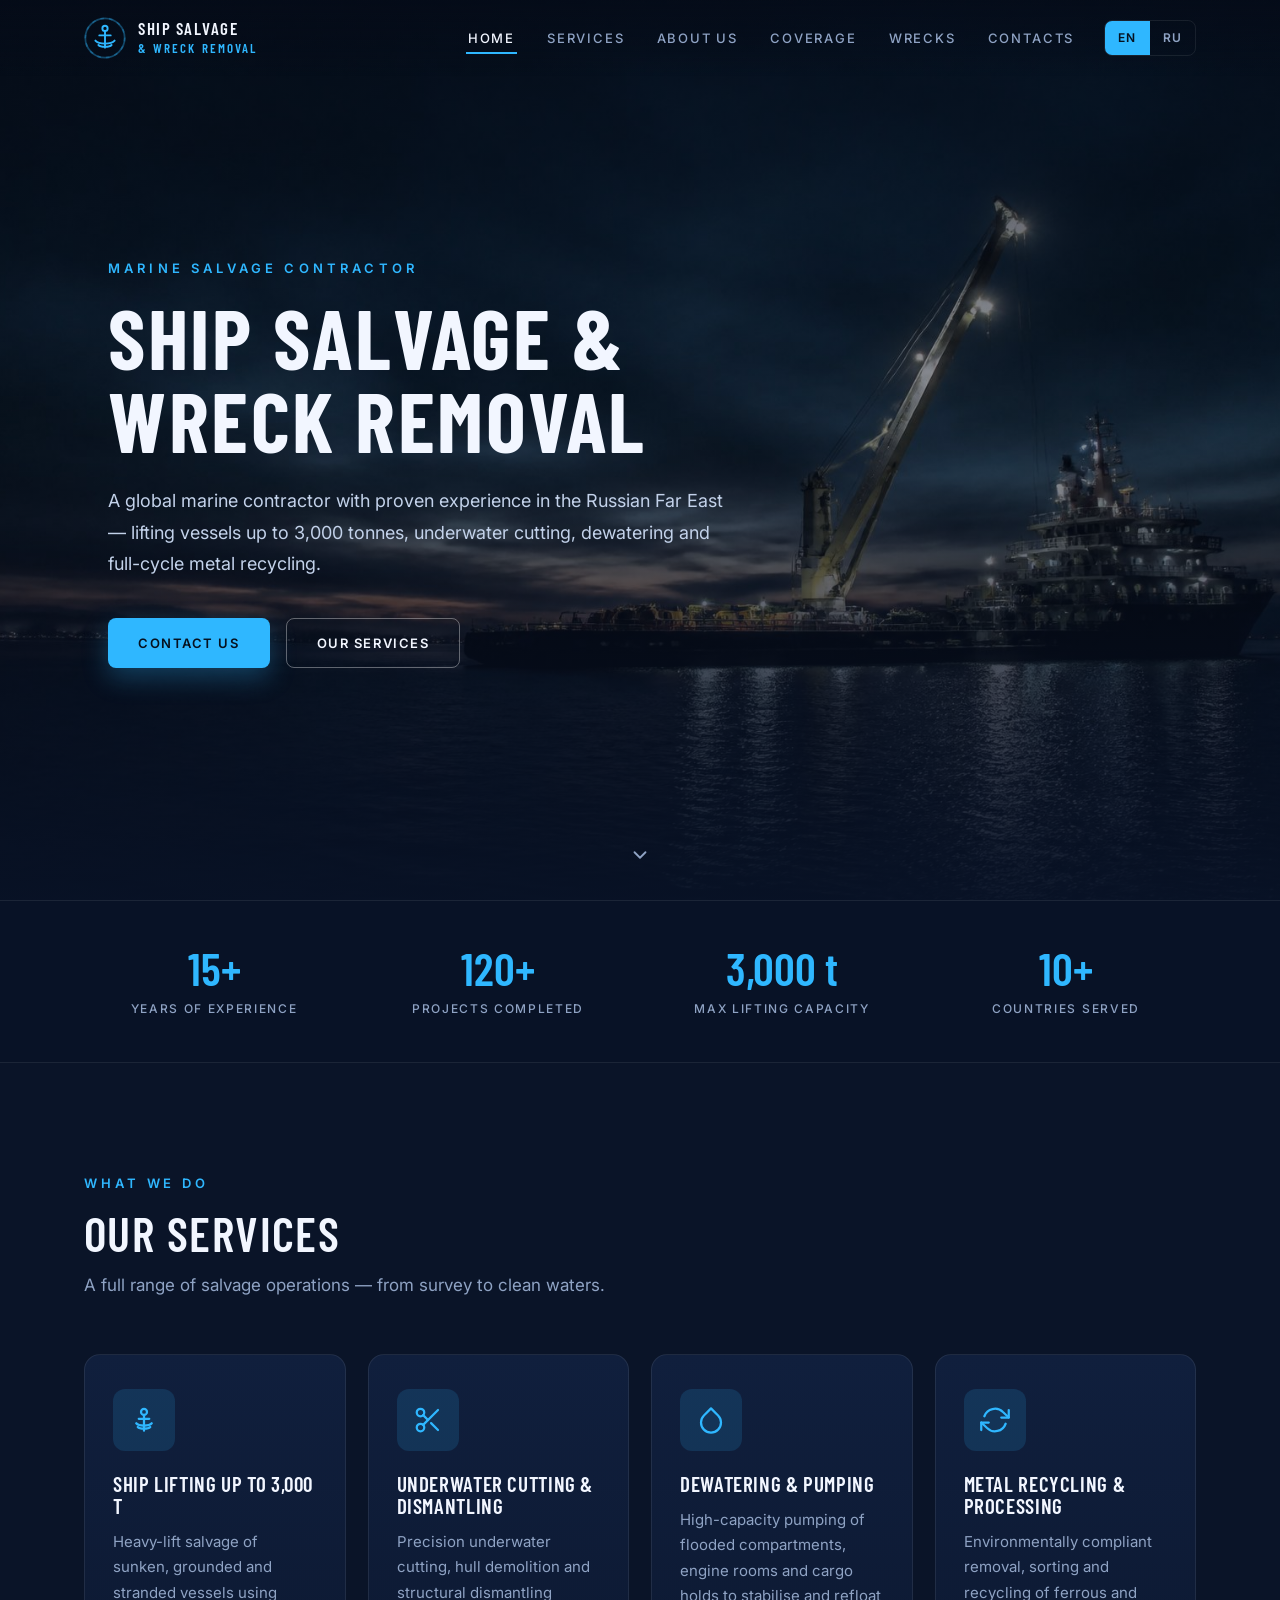
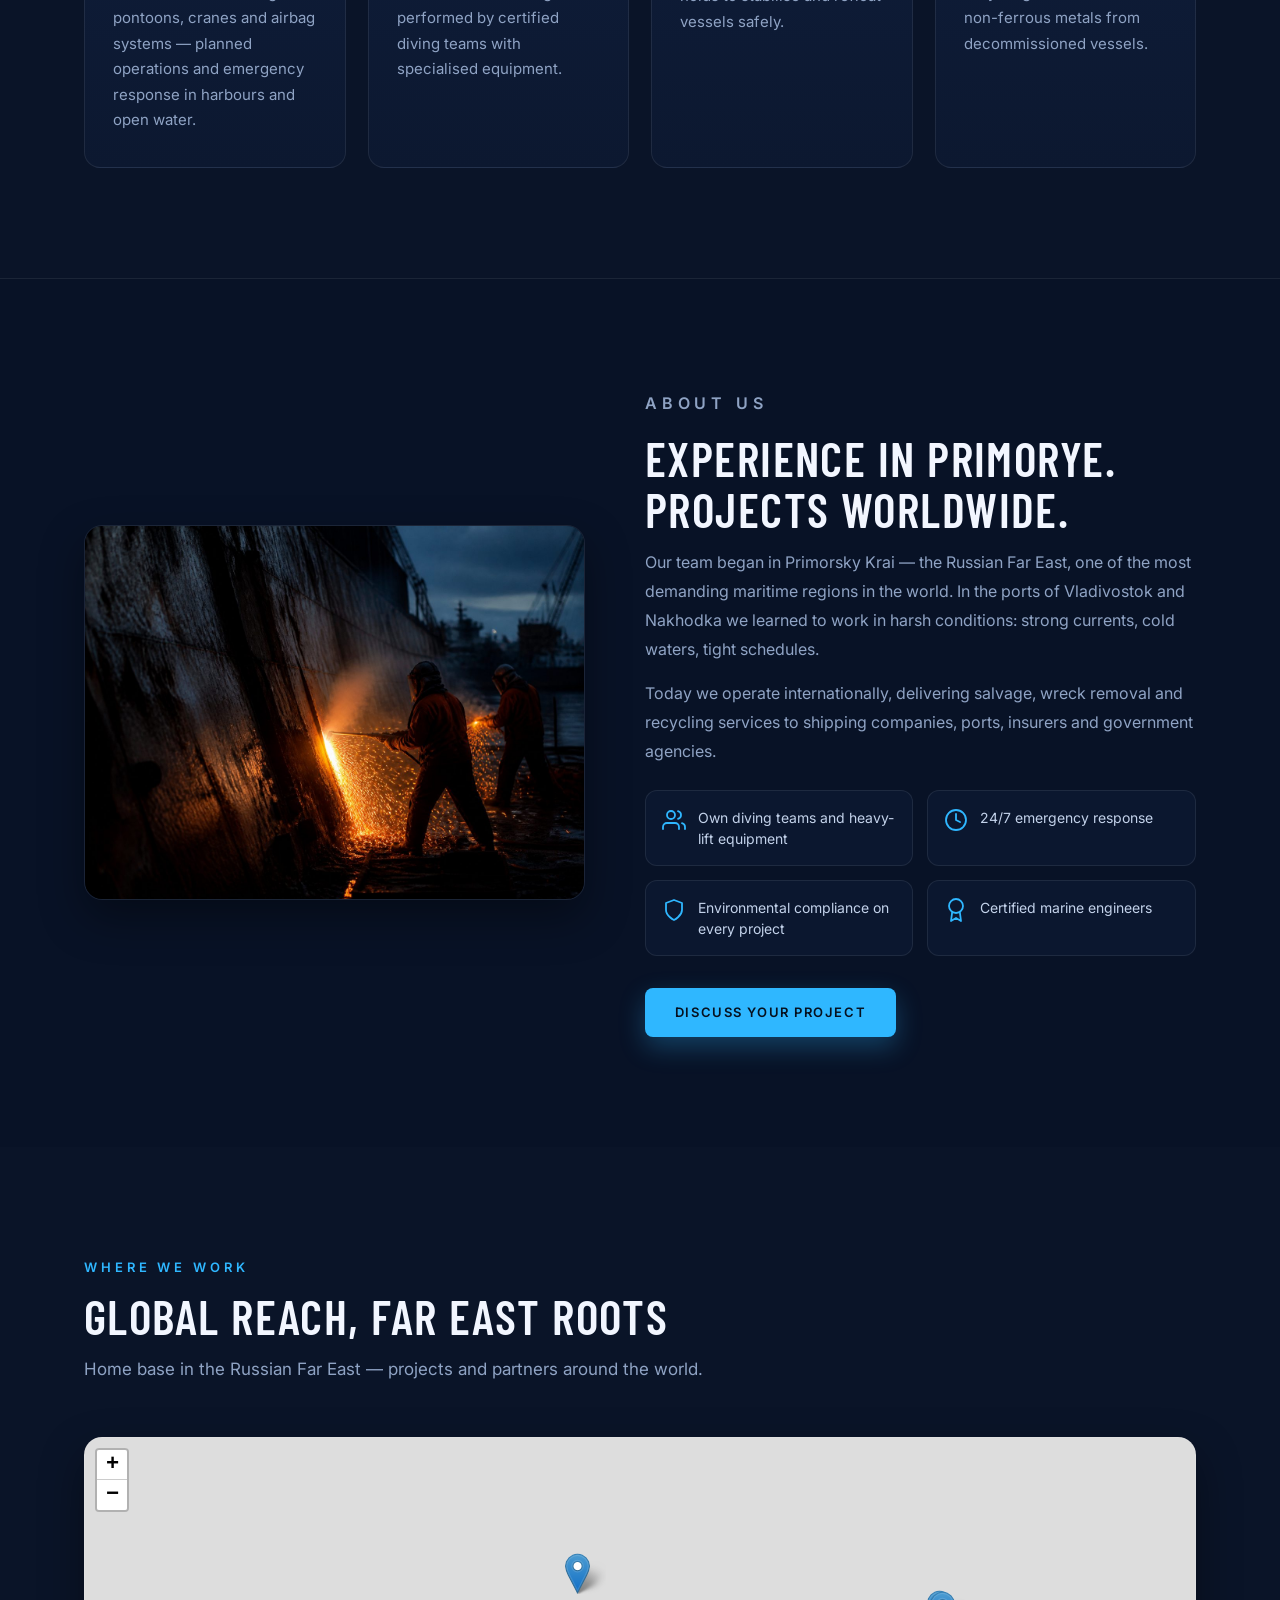
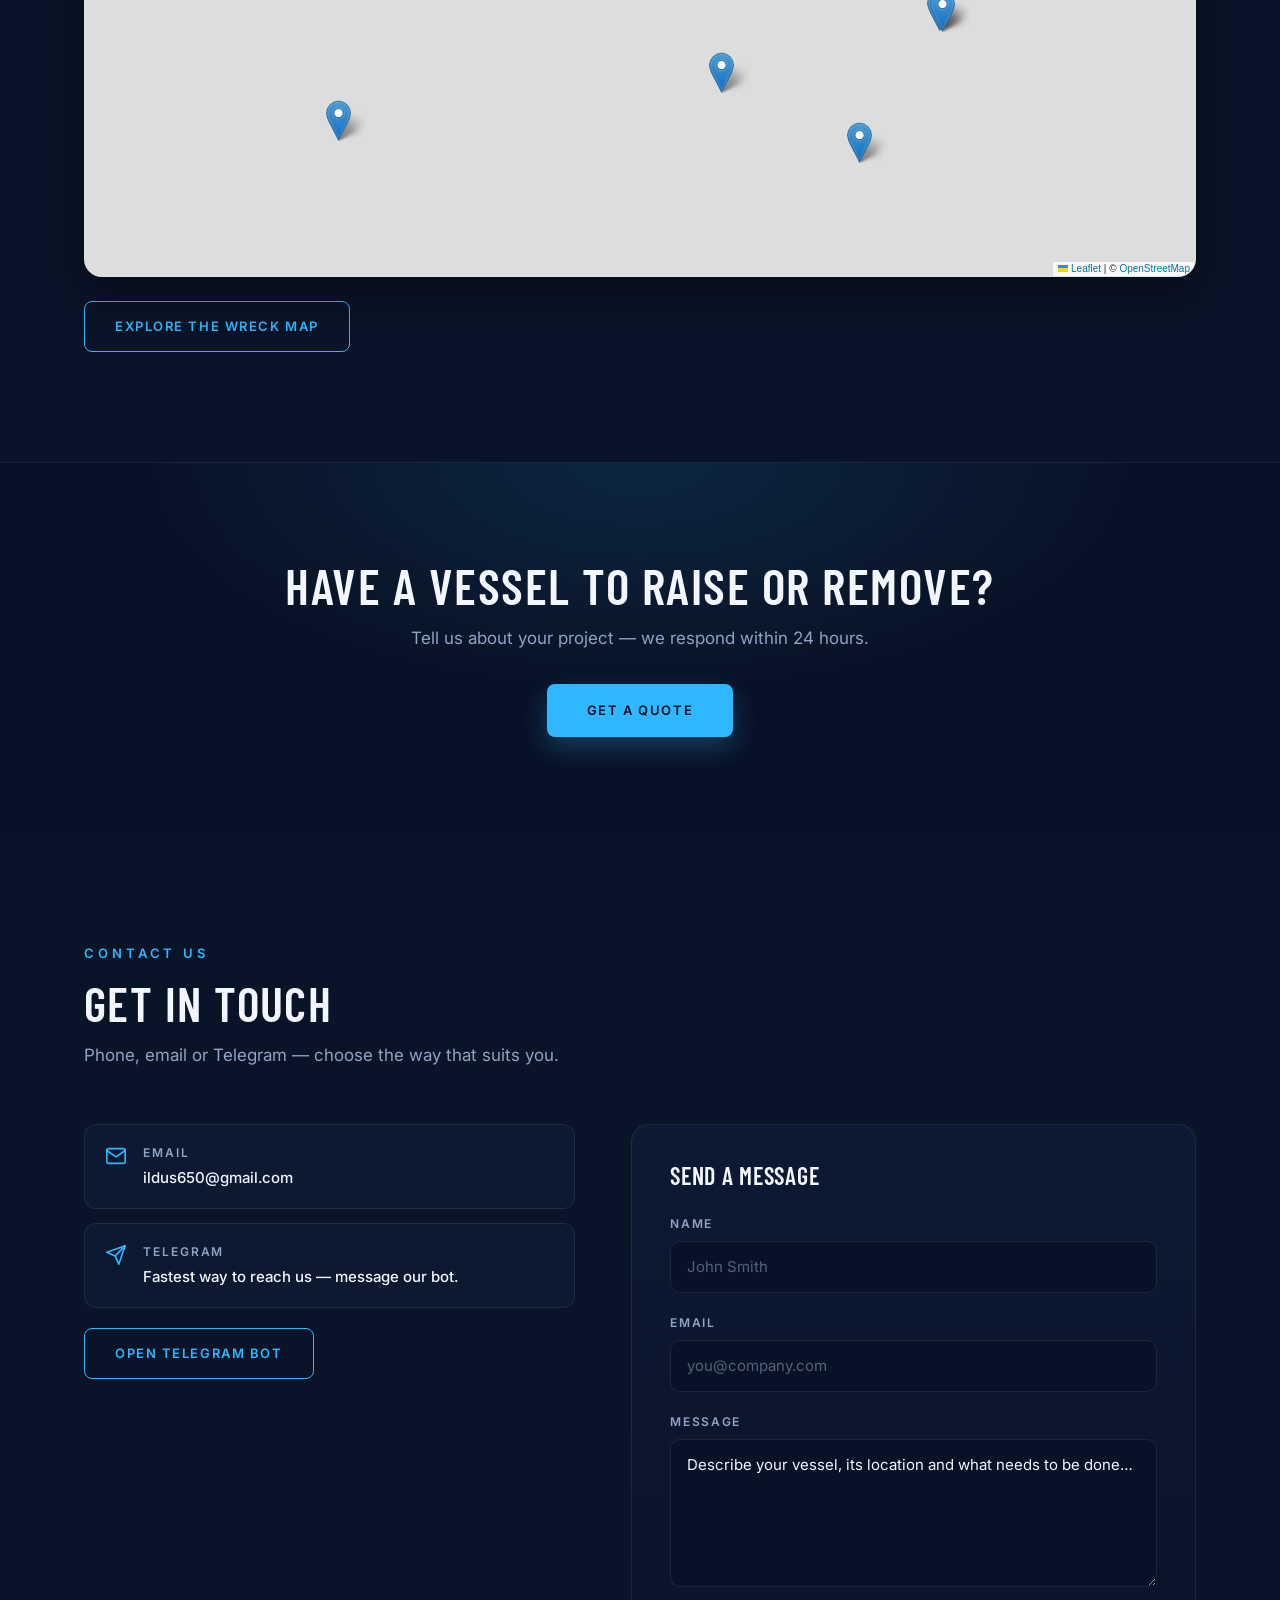
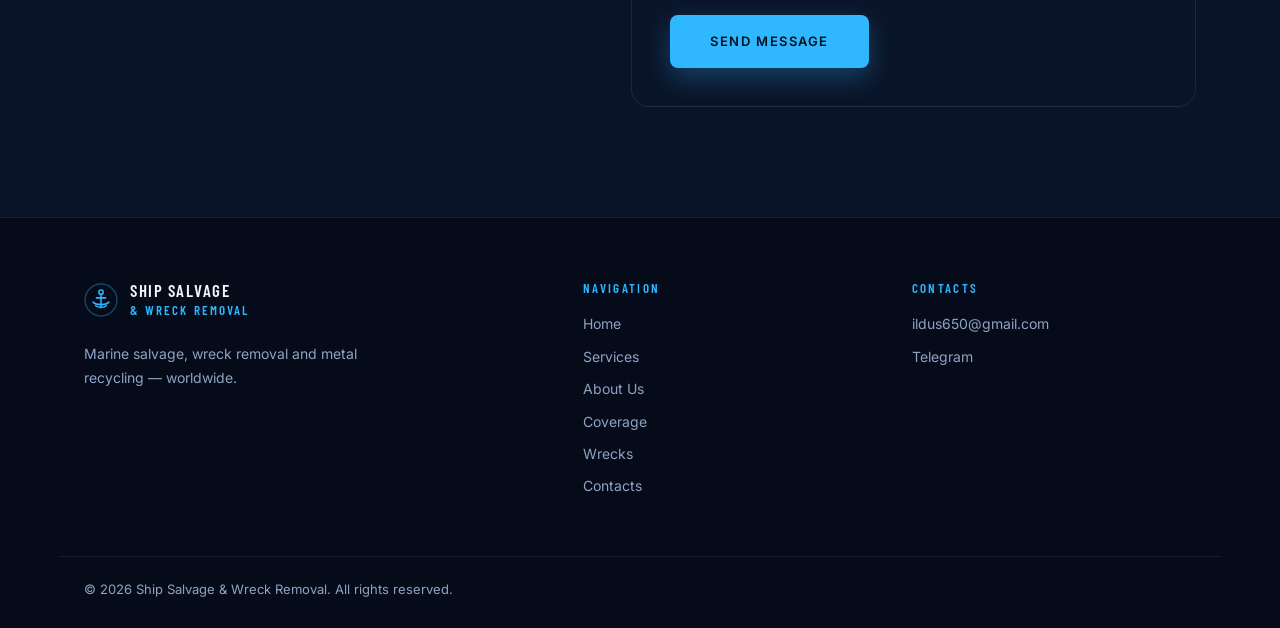
==== index.html @ d3221ae9 "Remove phone number (will be replaced later); remove call button" ====
<!DOCTYPE html>
<html lang="en">
<head>
  <meta charset="UTF-8">
  <meta name="viewport" content="width=device-width, initial-scale=1.0">

  <!-- ===== SEO ===== -->
  <title>Ship Salvage &amp; Wreck Removal | Marine Salvage Contractor up to 3,000 t</title>
  <meta name="description" content="International marine salvage contractor: ship lifting up to 3,000 tonnes, underwater cutting and dismantling, dewatering, metal recycling. Experience in the Russian Far East, projects worldwide.">
  <meta name="keywords" content="ship salvage, wreck removal, ship lifting, underwater cutting, dewatering, marine contractor, metal recycling, Primorye, Vladivostok">
  <meta name="robots" content="index, follow">
  <link rel="canonical" href="https://ildus650-pixel.github.io/shipsalvage-removal/">

  <!-- ===== Open Graph ===== -->
  <meta property="og:type" content="website">
  <meta property="og:title" content="Ship Salvage &amp; Wreck Removal | Marine Salvage Contractor">
  <meta property="og:description" content="Ship lifting up to 3,000 tonnes, underwater cutting, dewatering and metal recycling. Experience in the Russian Far East, projects worldwide.">
  <meta property="og:image" content="img/hero.jpg">
  <meta property="og:locale" content="en_US">
  <meta property="og:locale:alternate" content="ru_RU">

  <!-- ===== Favicon ===== -->
  <link rel="icon" type="image/svg+xml" href="img/favicon.svg">

  <!-- ===== Fonts ===== -->
  <link rel="preconnect" href="https://fonts.googleapis.com">
  <link rel="preconnect" href="https://fonts.gstatic.com" crossorigin>
  <link href="https://fonts.googleapis.com/css2?family=Barlow+Condensed:wght@500;600;700&family=Inter:wght@400;500;600&display=swap" rel="stylesheet">

  <!-- ===== Styles ===== -->
  <link rel="stylesheet" href="css/style.css">
  <link rel="stylesheet" href="vendor/leaflet/leaflet.css">

  <!-- ===== Structured data ===== -->
  <script type="application/ld+json">
  {
    "@context": "https://schema.org",
    "@type": "ProfessionalService",
    "name": "Ship Salvage & Wreck Removal",
    "description": "International marine salvage contractor: ship lifting up to 3,000 tonnes, underwater cutting, dewatering and metal recycling.",
    "email": "ildus650@gmail.com",
    "areaServed": "Worldwide",
    "knowsAbout": ["Ship salvage", "Wreck removal", "Underwater cutting", "Dewatering", "Metal recycling"]
  }
  </script>
</head>
<body>

  <!-- ===== HEADER ===== -->
  <header class="header" id="header">
    <div class="container header__inner">
      <a href="#home" class="logo" aria-label="Ship Salvage &amp; Wreck Removal — home">
        <!-- Логотип: стилизованный якорь -->
        <svg class="logo__mark" viewBox="0 0 48 48" width="42" height="42" aria-hidden="true">
          <circle cx="24" cy="24" r="22.5" fill="none" stroke="currentColor" stroke-width="2" opacity=".35"/>
          <circle cx="24" cy="24" r="22.5" fill="none" stroke="currentColor" stroke-width="2" stroke-dasharray="4 6" opacity=".25"/>
          <g stroke="currentColor" stroke-width="2.2" stroke-linecap="round" fill="none">
            <circle cx="24" cy="13" r="3"/>
            <line x1="24" y1="16" x2="24" y2="35"/>
            <line x1="17.5" y1="21" x2="30.5" y2="21"/>
            <path d="M13 27c4.2 4.6 17.8 4.6 22 0"/>
            <path d="M16.5 32c2.6 2.8 12.4 2.8 15 0"/>
          </g>
        </svg>
        <span class="logo__text">Ship Salvage<br><em>&amp; Wreck Removal</em></span>
      </a>

      <nav class="nav" id="nav" aria-label="Main navigation">
        <a href="#home" class="nav__link" data-i18n="nav-home">Home</a>
        <a href="#services" class="nav__link" data-i18n="nav-services">Services</a>
        <a href="#about" class="nav__link" data-i18n="nav-about">About Us</a>
        <a href="#coverage" class="nav__link" data-i18n="nav-coverage">Coverage</a>
        <a href="wrecks.html" class="nav__link" data-i18n="nav-wrecks">Wrecks</a>
        <a href="#contacts" class="nav__link" data-i18n="nav-contacts">Contacts</a>
      </nav>

      <div class="lang" role="group" aria-label="Language">
        <button class="lang__btn" data-lang="en" type="button" aria-pressed="true">EN</button>
        <button class="lang__btn" data-lang="ru" type="button" aria-pressed="false">RU</button>
      </div>

      <button class="burger" id="burger" type="button" aria-expanded="false" aria-controls="nav" data-i18n-aria="aria-menu">
        <span></span><span></span><span></span>
      </button>
    </div>
  </header>

  <main>

    <!-- ===== 1. HOME / HERO ===== -->
    <section class="hero" id="home">
      <div class="hero__bg" role="img" aria-label="Salvage vessel with a crane on the dark ocean"></div>
      <div class="hero__overlay"></div>
      <div class="container hero__content">
        <p class="hero__kicker" data-i18n="hero-kicker">Marine Salvage Contractor</p>
        <h1 class="hero__title" data-i18n="hero-title">Ship Salvage &amp; Wreck Removal</h1>
        <p class="hero__sub" data-i18n="hero-sub">A global marine contractor with proven experience in the Russian Far East — lifting vessels up to 3,000 tonnes, underwater cutting, dewatering and full-cycle metal recycling.</p>
        <div class="hero__actions">
          <a href="#contacts" class="btn btn--primary" data-i18n="hero-btn-contact">Contact Us</a>
          <a href="#services" class="btn btn--ghost" data-i18n="hero-btn-services">Our Services</a>
        </div>
      </div>
      <a href="#stats" class="hero__scroll" aria-label="Scroll down">
        <svg viewBox="0 0 24 24" width="22" height="22" fill="none" stroke="currentColor" stroke-width="2" stroke-linecap="round" stroke-linejoin="round"><polyline points="6 9 12 15 18 9"/></svg>
      </a>
    </section>

    <!-- ===== Stats bar ===== -->
    <section class="stats" id="stats" aria-label="Company in numbers">
      <div class="container stats__grid reveal">
        <div class="stat">
          <div class="stat__value" data-i18n="stats-1-value">15+</div>
          <div class="stat__label" data-i18n="stats-1-label">Years of Experience</div>
        </div>
        <div class="stat">
          <div class="stat__value" data-i18n="stats-2-value">120+</div>
          <div class="stat__label" data-i18n="stats-2-label">Projects Completed</div>
        </div>
        <div class="stat">
          <div class="stat__value" data-i18n="stats-3-value">3,000 t</div>
          <div class="stat__label" data-i18n="stats-3-label">Max Lifting Capacity</div>
        </div>
        <div class="stat">
          <div class="stat__value" data-i18n="stats-4-value">10+</div>
          <div class="stat__label" data-i18n="stats-4-label">Countries Served</div>
        </div>
      </div>
    </section>

    <!-- ===== 2. SERVICES ===== -->
    <section class="section" id="services">
      <div class="container">
        <p class="kicker reveal" data-i18n="services-kicker">What We Do</p>
        <h2 class="section__title reveal" data-i18n="services-title">Our Services</h2>
        <p class="section__sub reveal" data-i18n="services-sub">A full range of salvage operations — from survey to clean waters.</p>

        <div class="cards">
          <article class="card reveal">
            <div class="card__icon" aria-hidden="true">
              <svg viewBox="0 0 24 24" width="30" height="30" fill="none" stroke="currentColor" stroke-width="1.8" stroke-linecap="round" stroke-linejoin="round">
                <circle cx="12" cy="5.5" r="2.4"/>
                <line x1="12" y1="7.9" x2="12" y2="20.5"/>
                <line x1="7.8" y1="11" x2="16.2" y2="11"/>
                <path d="M5.8 14.6c2 2.4 10.4 2.4 12.4 0"/>
                <path d="M7 17.6c1.6 1.8 8.4 1.8 10 0"/>
              </svg>
            </div>
            <h3 class="card__title" data-i18n="svc1-title">Ship Lifting up to 3,000 t</h3>
            <p class="card__text" data-i18n="svc1-desc">Heavy-lift salvage of sunken, grounded and stranded vessels using pontoons, cranes and airbag systems — planned operations and emergency response in harbours and open water.</p>
          </article>

          <article class="card reveal">
            <div class="card__icon" aria-hidden="true">
              <svg viewBox="0 0 24 24" width="30" height="30" fill="none" stroke="currentColor" stroke-width="1.8" stroke-linecap="round" stroke-linejoin="round">
                <circle cx="6" cy="6" r="3"/>
                <circle cx="6" cy="18" r="3"/>
                <line x1="20" y1="4" x2="8.12" y2="15.88"/>
                <line x1="14.47" y1="14.48" x2="20" y2="20"/>
                <line x1="8.12" y1="8.12" x2="12" y2="12"/>
              </svg>
            </div>
            <h3 class="card__title" data-i18n="svc2-title">Underwater Cutting &amp; Dismantling</h3>
            <p class="card__text" data-i18n="svc2-desc">Precision underwater cutting, hull demolition and structural dismantling performed by certified diving teams with specialised equipment.</p>
          </article>

          <article class="card reveal">
            <div class="card__icon" aria-hidden="true">
              <svg viewBox="0 0 24 24" width="30" height="30" fill="none" stroke="currentColor" stroke-width="1.8" stroke-linecap="round" stroke-linejoin="round">
                <path d="M12 2.69l5.66 5.66a8 8 0 1 1-11.31 0z"/>
              </svg>
            </div>
            <h3 class="card__title" data-i18n="svc3-title">Dewatering &amp; Pumping</h3>
            <p class="card__text" data-i18n="svc3-desc">High-capacity pumping of flooded compartments, engine rooms and cargo holds to stabilise and refloat vessels safely.</p>
          </article>

          <article class="card reveal">
            <div class="card__icon" aria-hidden="true">
              <svg viewBox="0 0 24 24" width="30" height="30" fill="none" stroke="currentColor" stroke-width="1.8" stroke-linecap="round" stroke-linejoin="round">
                <polyline points="23 4 23 10 17 10"/>
                <polyline points="1 20 1 14 7 14"/>
                <path d="M3.51 9a9 9 0 0 1 14.85-3.36L23 10M1 14l4.64 4.36A9 9 0 0 0 20.49 15"/>
              </svg>
            </div>
            <h3 class="card__title" data-i18n="svc4-title">Metal Recycling &amp; Processing</h3>
            <p class="card__text" data-i18n="svc4-desc">Environmentally compliant removal, sorting and recycling of ferrous and non-ferrous metals from decommissioned vessels.</p>
          </article>
        </div>
      </div>
    </section>

    <!-- ===== 3. ABOUT ===== -->
    <section class="section section--alt" id="about">
      <div class="container about">
        <div class="about__media reveal">
          <img src="img/about.jpg" alt="Shipbreaking operation: workers cutting a steel hull with torches at dusk" loading="lazy" width="1280" height="960">
        </div>
        <div class="about__text reveal">
          <p class="kicker" data-i18n="about-kicker">About Us</p>
          <h2 class="section__title" data-i18n="about-title">Experience in Primorye. Projects Worldwide.</h2>
          <p data-i18n="about-p1">Our team began in Primorsky Krai — the Russian Far East, one of the most demanding maritime regions in the world. In the ports of Vladivostok and Nakhodka we learned to work in harsh conditions: strong currents, cold waters, tight schedules.</p>
          <p data-i18n="about-p2">Today we operate internationally, delivering salvage, wreck removal and recycling services to shipping companies, ports, insurers and government agencies.</p>
          <ul class="about__points">
            <li class="about__point">
              <svg viewBox="0 0 24 24" width="24" height="24" fill="none" stroke="currentColor" stroke-width="1.8" stroke-linecap="round" stroke-linejoin="round"><path d="M17 21v-2a4 4 0 0 0-4-4H5a4 4 0 0 0-4 4v2"/><circle cx="9" cy="7" r="4"/><path d="M23 21v-2a4 4 0 0 0-3-3.87"/><path d="M16 3.13a4 4 0 0 1 0 7.75"/></svg>
              <span data-i18n="about-pt1">Own diving teams and heavy-lift equipment</span>
            </li>
            <li class="about__point">
              <svg viewBox="0 0 24 24" width="24" height="24" fill="none" stroke="currentColor" stroke-width="1.8" stroke-linecap="round" stroke-linejoin="round"><circle cx="12" cy="12" r="10"/><polyline points="12 6 12 12 16 14"/></svg>
              <span data-i18n="about-pt2">24/7 emergency response</span>
            </li>
            <li class="about__point">
              <svg viewBox="0 0 24 24" width="24" height="24" fill="none" stroke="currentColor" stroke-width="1.8" stroke-linecap="round" stroke-linejoin="round"><path d="M12 22s8-4 8-10V5l-8-3-8 3v7c0 6 8 10 8 10z"/></svg>
              <span data-i18n="about-pt3">Environmental compliance on every project</span>
            </li>
            <li class="about__point">
              <svg viewBox="0 0 24 24" width="24" height="24" fill="none" stroke="currentColor" stroke-width="1.8" stroke-linecap="round" stroke-linejoin="round"><circle cx="12" cy="8" r="7"/><polyline points="8.21 13.89 7 23 12 20 17 23 15.79 13.88"/></svg>
              <span data-i18n="about-pt4">Certified marine engineers</span>
            </li>
          </ul>
          <a href="#contacts" class="btn btn--primary" data-i18n="about-cta">Discuss Your Project</a>
        </div>
      </div>
    </section>

    <!-- ===== 3b. COVERAGE / MAP ===== -->
    <section class="section" id="coverage">
      <div class="container">
        <p class="kicker reveal" data-i18n="coverage-kicker">Where We Work</p>
        <h2 class="section__title reveal" data-i18n="coverage-title">Global Reach, Far East Roots</h2>
        <p class="section__sub reveal" data-i18n="coverage-sub">Home base in the Russian Far East — projects and partners around the world.</p>
        <div id="map" class="map reveal" role="application" aria-label="Map of operation areas"></div>
        <p class="coverage-cta"><a href="wrecks.html" class="btn btn--outline" data-i18n="coverage-cta">Explore the Wreck Map</a></p>
      </div>
    </section>

    <!-- ===== CTA band ===== -->
    <section class="cta">
      <div class="container cta__inner reveal">
        <h2 class="cta__title" data-i18n="cta-title">Have a Vessel to Raise or Remove?</h2>
        <p class="cta__sub" data-i18n="cta-sub">Tell us about your project — we respond within 24 hours.</p>
        <a href="#contacts" class="btn btn--primary btn--lg" data-i18n="cta-btn">Get a Quote</a>
      </div>
    </section>

    <!-- ===== 4. CONTACTS ===== -->
    <section class="section" id="contacts">
      <div class="container">
        <p class="kicker reveal" data-i18n="contacts-kicker">Contact Us</p>
        <h2 class="section__title reveal" data-i18n="contacts-title">Get in Touch</h2>
        <p class="section__sub reveal" data-i18n="contacts-sub">Phone, email or Telegram — choose the way that suits you.</p>

        <div class="contacts">
          <div class="contacts__info reveal">
            <a class="contact-line" href="mailto:ildus650@gmail.com">
              <svg viewBox="0 0 24 24" width="22" height="22" fill="none" stroke="currentColor" stroke-width="1.8" stroke-linecap="round" stroke-linejoin="round"><path d="M4 4h16c1.1 0 2 .9 2 2v12c0 1.1-.9 2-2 2H4c-1.1 0-2-.9-2-2V6c0-1.1.9-2 2-2z"/><polyline points="22,6 12,13 2,6"/></svg>
              <span>
                <span class="contact-line__label" data-i18n="c-email-label">Email</span>
                <span class="contact-line__value">ildus650@gmail.com</span>
              </span>
            </a>
            <div class="contact-line contact-line--block">
              <svg viewBox="0 0 24 24" width="22" height="22" fill="none" stroke="currentColor" stroke-width="1.8" stroke-linecap="round" stroke-linejoin="round"><line x1="22" y1="2" x2="11" y2="13"/><polygon points="22 2 15 22 11 13 2 9 22 2"/></svg>
              <span>
                <span class="contact-line__label" data-i18n="c-tg-label">Telegram</span>
                <span class="contact-line__value" data-i18n="c-tg-hint">Fastest way to reach us — message our bot.</span>
              </span>
            </div>
            <a href="https://t.me/Sudopodembot" target="_blank" rel="noopener" class="btn btn--outline" data-i18n="c-tg-btn">Open Telegram Bot</a>
          </div>

          <div class="contacts__form reveal">
            <h3 class="form__title" data-i18n="form-title">Send a Message</h3>
            <form id="contact-form" novalidate>
              <div class="form__field">
                <label for="f-name" data-i18n="form-name-label">Name</label>
                <input type="text" id="f-name" name="name" autocomplete="name" required
                       data-i18n="form-name-ph" placeholder="John Smith">
              </div>
              <div class="form__field">
                <label for="f-email" data-i18n="form-email-label">Email</label>
                <input type="email" id="f-email" name="email" autocomplete="email" required
                       data-i18n="form-email-ph" placeholder="you@company.com">
              </div>
              <div class="form__field">
                <label for="f-message" data-i18n="form-message-label">Message</label>
                <textarea id="f-message" name="message" rows="5" required
                          data-i18n="form-message-ph" placeholder="Describe your vessel, its location and what needs to be done…"></textarea>
              </div>
              <button type="submit" class="btn btn--primary btn--lg" data-i18n="form-btn">Send Message</button>
              <p class="form__status" id="form-status" role="status" aria-live="polite" hidden></p>
            </form>
          </div>
        </div>
      </div>
    </section>
  </main>

  <!-- ===== FOOTER ===== -->
  <footer class="footer">
    <div class="container footer__inner">
      <div class="footer__brand">
        <a href="#home" class="logo logo--footer" aria-label="Ship Salvage &amp; Wreck Removal">
          <svg class="logo__mark" viewBox="0 0 48 48" width="34" height="34" aria-hidden="true">
            <circle cx="24" cy="24" r="22.5" fill="none" stroke="currentColor" stroke-width="2" opacity=".35"/>
            <g stroke="currentColor" stroke-width="2.2" stroke-linecap="round" fill="none">
              <circle cx="24" cy="13" r="3"/>
              <line x1="24" y1="16" x2="24" y2="35"/>
              <line x1="17.5" y1="21" x2="30.5" y2="21"/>
              <path d="M13 27c4.2 4.6 17.8 4.6 22 0"/>
              <path d="M16.5 32c2.6 2.8 12.4 2.8 15 0"/>
            </g>
          </svg>
          <span class="logo__text">Ship Salvage<br><em>&amp; Wreck Removal</em></span>
        </a>
        <p class="footer__tagline" data-i18n="footer-tagline">Marine salvage, wreck removal and metal recycling — worldwide.</p>
      </div>
      <div class="footer__col">
        <h4 class="footer__title" data-i18n="footer-nav-title">Navigation</h4>
        <a href="#home" class="footer__link" data-i18n="nav-home">Home</a>
        <a href="#services" class="footer__link" data-i18n="nav-services">Services</a>
        <a href="#about" class="footer__link" data-i18n="nav-about">About Us</a>
        <a href="#coverage" class="footer__link" data-i18n="nav-coverage">Coverage</a>
        <a href="wrecks.html" class="footer__link" data-i18n="nav-wrecks">Wrecks</a>
        <a href="#contacts" class="footer__link" data-i18n="nav-contacts">Contacts</a>
      </div>
      <div class="footer__col">
        <h4 class="footer__title" data-i18n="footer-contacts-title">Contacts</h4>
        <a href="mailto:ildus650@gmail.com" class="footer__link">ildus650@gmail.com</a>
        <a href="https://t.me/Sudopodembot" target="_blank" rel="noopener" class="footer__link">Telegram</a>
      </div>
    </div>
    <div class="container footer__bottom">
      <p>© <span id="year">2026</span> Ship Salvage &amp; Wreck Removal. <span data-i18n="footer-rights">All rights reserved.</span></p>
    </div>
  </footer>

  <script src="vendor/leaflet/leaflet.js" defer></script>
  <script src="js/main.js" defer></script>
</body>
</html>
---- css/style.css ----
/* ==========================================================================
   Ship Salvage & Wreck Removal — styles.css
   Тёмно-синий, строгий, минималистичный. Акценты: лазурь / белый.
   ========================================================================== */

:root {
  --navy-950: #050b18;
  --navy-900: #081226;
  --navy-800: #0a1428;
  --navy-700: #101f3d;
  --navy-600: #16294f;
  --azure: #2fb7ff;
  --azure-soft: rgba(47, 183, 255, 0.14);
  --white: #f2f6ff;
  --muted: #8fa3c4;
  --line: rgba(255, 255, 255, 0.08);
  --danger: #ff5c7a;
  --ok: #37d67a;
  --radius: 14px;
  --shadow: 0 18px 44px rgba(0, 0, 0, 0.38);
  --header-h: 76px;
}

/* ---------- Reset / base ---------- */
*,
*::before,
*::after { box-sizing: border-box; margin: 0; padding: 0; }

html {
  scroll-behavior: smooth;
  -webkit-text-size-adjust: 100%;
}

body {
  font-family: 'Inter', system-ui, -apple-system, 'Segoe UI', Roboto, sans-serif;
  background: var(--navy-800);
  color: var(--white);
  line-height: 1.6;
  -webkit-font-smoothing: antialiased;
  overflow-x: hidden;
}

body.is-locked { overflow: hidden; }

img { display: block; max-width: 100%; }
a { color: inherit; text-decoration: none; }
ul { list-style: none; }
button { font: inherit; color: inherit; background: none; border: 0; cursor: pointer; }
input, textarea { font: inherit; color: inherit; }

::selection { background: var(--azure); color: var(--navy-950); }

:focus-visible {
  outline: 2px solid var(--azure);
  outline-offset: 3px;
  border-radius: 4px;
}

h1, h2, h3, h4 {
  font-family: 'Barlow Condensed', 'Inter', sans-serif;
  font-weight: 600;
  text-transform: uppercase;
  letter-spacing: 0.03em;
  line-height: 1.05;
}

.container {
  width: 100%;
  max-width: 1160px;
  margin: 0 auto;
  padding: 0 24px;
}

section { scroll-margin-top: calc(var(--header-h) + 14px); }

/* ---------- Buttons ---------- */
.btn {
  display: inline-flex;
  align-items: center;
  justify-content: center;
  gap: 10px;
  padding: 14px 30px;
  border-radius: 8px;
  font-size: 13px;
  font-weight: 600;
  letter-spacing: 0.12em;
  text-transform: uppercase;
  white-space: nowrap;
  transition: transform 0.2s ease, background 0.2s ease, color 0.2s ease,
              border-color 0.2s ease, box-shadow 0.2s ease;
}

.btn--primary {
  background: var(--azure);
  color: #06111f;
  box-shadow: 0 10px 26px rgba(47, 183, 255, 0.28);
}

.btn--primary:hover {
  transform: translateY(-2px);
  box-shadow: 0 14px 34px rgba(47, 183, 255, 0.38);
}

.btn--ghost {
  border: 1px solid rgba(255, 255, 255, 0.35);
  color: var(--white);
}

.btn--ghost:hover { border-color: var(--azure); color: var(--azure); }

.btn--outline {
  border: 1px solid var(--azure);
  color: var(--azure);
}

.btn--outline:hover { background: var(--azure-soft); }

.btn--lg { padding: 16px 40px; }

/* ---------- Header ---------- */
.header {
  position: fixed;
  inset: 0 0 auto 0;
  z-index: 100;
  height: var(--header-h);
  display: flex;
  align-items: center;
  background: linear-gradient(180deg, rgba(5, 11, 24, 0.65), rgba(5, 11, 24, 0));
  transition: background 0.3s ease, box-shadow 0.3s ease, backdrop-filter 0.3s ease;
}

.header.scrolled {
  background: rgba(6, 13, 31, 0.92);
  -webkit-backdrop-filter: blur(10px);
  backdrop-filter: blur(10px);
  box-shadow: 0 1px 0 var(--line);
}

.header__inner {
  display: flex;
  align-items: center;
  gap: 28px;
}

/* Logo */
.logo {
  display: inline-flex;
  align-items: center;
  gap: 12px;
  margin-right: auto;
}

.logo__mark { color: var(--azure); flex: none; }

.logo__text {
  font-family: 'Barlow Condensed', sans-serif;
  font-size: 17px;
  font-weight: 600;
  text-transform: uppercase;
  letter-spacing: 0.09em;
  line-height: 1.05;
}

.logo__text em {
  font-style: normal;
  color: var(--azure);
  font-size: 13px;
  letter-spacing: 0.16em;
}

/* Nav */
.nav {
  display: flex;
  align-items: center;
  gap: 28px;
}

.nav__link {
  position: relative;
  font-size: 13px;
  font-weight: 500;
  letter-spacing: 0.14em;
  text-transform: uppercase;
  color: var(--muted);
  padding: 8px 2px;
  transition: color 0.2s ease;
}

.nav__link::after {
  content: '';
  position: absolute;
  left: 0;
  right: 0;
  bottom: 2px;
  height: 2px;
  background: var(--azure);
  transform: scaleX(0);
  transform-origin: left;
  transition: transform 0.25s ease;
}

.nav__link:hover { color: var(--white); }
.nav__link:hover::after { transform: scaleX(1); }

/* Language switcher */
.lang {
  display: flex;
  border: 1px solid var(--line);
  border-radius: 8px;
  overflow: hidden;
}

.lang__btn {
  padding: 7px 13px;
  font-size: 12px;
  font-weight: 600;
  letter-spacing: 0.1em;
  color: var(--muted);
  transition: background 0.2s ease, color 0.2s ease;
}

.lang__btn:hover { color: var(--white); }

.lang__btn.is-active {
  background: var(--azure);
  color: #06111f;
}

/* Burger */
.burger {
  display: none;
  flex-direction: column;
  justify-content: center;
  gap: 5px;
  width: 42px;
  height: 42px;
  border-radius: 8px;
  border: 1px solid var(--line);
  align-items: center;
}

.burger span {
  display: block;
  width: 20px;
  height: 2px;
  background: var(--white);
  border-radius: 2px;
  transition: transform 0.25s ease, opacity 0.25s ease;
}

.burger.is-active span:nth-child(1) { transform: translateY(7px) rotate(45deg); }
.burger.is-active span:nth-child(2) { opacity: 0; }
.burger.is-active span:nth-child(3) { transform: translateY(-7px) rotate(-45deg); }

/* ---------- Hero ---------- */
.hero {
  position: relative;
  min-height: 100svh;
  display: flex;
  align-items: center;
  overflow: hidden;
}

.hero__bg {
  position: absolute;
  inset: 0;
  background: url('../img/hero.jpg') center 30% / cover no-repeat;
  transform: scale(1.02);
}

.hero__overlay {
  position: absolute;
  inset: 0;
  background: linear-gradient(
    180deg,
    rgba(5, 11, 24, 0.78) 0%,
    rgba(5, 11, 24, 0.42) 46%,
    rgba(8, 18, 38, 0.96) 100%
  );
}

.hero__content {
  position: relative;
  z-index: 1;
  padding-top: calc(var(--header-h) + 40px);
  padding-bottom: 90px;
  max-width: 780px;
  margin-left: max(24px, calc((100% - 1160px) / 2 + 24px));
}

.hero__kicker {
  font-size: 13px;
  font-weight: 600;
  letter-spacing: 0.32em;
  text-transform: uppercase;
  color: var(--azure);
  margin-bottom: 18px;
}

.hero__title {
  font-size: clamp(44px, 7vw, 84px);
  font-weight: 700;
  line-height: 0.98;
  margin-bottom: 24px;
}

.hero__sub {
  font-size: clamp(16px, 1.6vw, 18px);
  line-height: 1.75;
  color: #c3d2ea;
  max-width: 620px;
  margin-bottom: 38px;
}

.hero__actions {
  display: flex;
  flex-wrap: wrap;
  gap: 16px;
}

.hero__scroll {
  position: absolute;
  left: 50%;
  bottom: 26px;
  transform: translateX(-50%);
  z-index: 1;
  color: var(--muted);
  animation: bounce 2.2s ease-in-out infinite;
}

@keyframes bounce {
  0%, 100% { transform: translate(-50%, 0); }
  50% { transform: translate(-50%, 8px); }
}

/* ---------- Stats ---------- */
.stats {
  border-top: 1px solid var(--line);
  border-bottom: 1px solid var(--line);
  background: var(--navy-900);
  padding: 44px 0;
}

.stats__grid {
  display: grid;
  grid-template-columns: repeat(4, 1fr);
  gap: 24px;
}

.stat { text-align: center; }

.stat__value {
  font-family: 'Barlow Condensed', sans-serif;
  font-size: clamp(34px, 4vw, 46px);
  font-weight: 600;
  color: var(--azure);
  line-height: 1;
  margin-bottom: 8px;
}

.stat__label {
  font-size: 12px;
  font-weight: 500;
  letter-spacing: 0.14em;
  text-transform: uppercase;
  color: var(--muted);
}

/* ---------- Sections ---------- */
.section { padding: 110px 0; }
.section--alt { background: var(--navy-900); border-top: 1px solid var(--line); }

.kicker {
  font-size: 13px;
  font-weight: 600;
  letter-spacing: 0.3em;
  text-transform: uppercase;
  color: var(--azure);
  margin-bottom: 14px;
}

.section__title {
  font-size: clamp(32px, 4.5vw, 48px);
  font-weight: 600;
  margin-bottom: 14px;
}

.section__sub {
  color: var(--muted);
  font-size: 17px;
  margin-bottom: 54px;
}

/* ---------- Services cards ---------- */
.cards {
  display: grid;
  grid-template-columns: repeat(auto-fit, minmax(240px, 1fr));
  gap: 22px;
}

.card {
  display: flex;
  flex-direction: column;
  padding: 34px 28px;
  border: 1px solid var(--line);
  border-radius: 16px;
  background: linear-gradient(180deg, var(--navy-700), #0c1830);
  transition: transform 0.25s ease, border-color 0.25s ease, box-shadow 0.25s ease;
}

.card:hover {
  transform: translateY(-6px);
  border-color: rgba(47, 183, 255, 0.5);
  box-shadow: var(--shadow);
}

.card__icon {
  display: flex;
  align-items: center;
  justify-content: center;
  width: 62px;
  height: 62px;
  border-radius: 12px;
  background: var(--azure-soft);
  color: var(--azure);
  margin-bottom: 22px;
}

.card__title {
  font-size: 21px;
  margin-bottom: 12px;
}

.card__text {
  color: var(--muted);
  font-size: 15px;
  line-height: 1.7;
}

/* ---------- About ---------- */
.about {
  display: grid;
  grid-template-columns: minmax(0, 1fr) minmax(0, 1.1fr);
  gap: 60px;
  align-items: center;
}

.about__media img {
  width: 100%;
  height: 100%;
  object-fit: cover;
  aspect-ratio: 4 / 3;
  border-radius: 18px;
  border: 1px solid var(--line);
  box-shadow: var(--shadow);
}

.about__text p {
  color: var(--muted);
  font-size: 16px;
  line-height: 1.8;
  margin-bottom: 16px;
}

.about__points {
  display: grid;
  grid-template-columns: 1fr 1fr;
  gap: 14px;
  margin: 24px 0 32px;
}

.about__point {
  display: flex;
  align-items: flex-start;
  gap: 12px;
  padding: 16px;
  border: 1px solid var(--line);
  border-radius: 12px;
  background: rgba(16, 31, 61, 0.45);
  color: #c3d2ea;
  font-size: 14px;
  line-height: 1.5;
}

.about__point svg {
  flex: none;
  color: var(--azure);
  margin-top: 1px;
}

/* ---------- CTA band ---------- */
.cta {
  border-top: 1px solid var(--line);
  background:
    radial-gradient(700px 320px at 50% 0%, rgba(47, 183, 255, 0.12), transparent 70%),
    var(--navy-900);
  padding: 96px 0;
  text-align: center;
}

.cta__title {
  font-size: clamp(32px, 4.5vw, 50px);
  margin-bottom: 14px;
}

.cta__sub {
  color: var(--muted);
  font-size: 17px;
  margin-bottom: 32px;
}

/* ---------- Contacts ---------- */
.contacts {
  display: grid;
  grid-template-columns: minmax(0, 1fr) minmax(0, 1.15fr);
  gap: 56px;
  align-items: start;
}

.contacts__info {
  display: flex;
  flex-direction: column;
  gap: 14px;
  align-items: flex-start;
}

.contact-line {
  display: flex;
  align-items: flex-start;
  gap: 16px;
  width: 100%;
  padding: 18px 20px;
  border: 1px solid var(--line);
  border-radius: 12px;
  background: rgba(16, 31, 61, 0.45);
  transition: border-color 0.2s ease, background 0.2s ease;
}

a.contact-line:hover {
  border-color: rgba(47, 183, 255, 0.45);
  background: rgba(16, 31, 61, 0.8);
}

.contact-line svg { color: var(--azure); flex: none; margin-top: 2px; }

.contact-line__label {
  display: block;
  font-size: 12px;
  font-weight: 600;
  letter-spacing: 0.16em;
  text-transform: uppercase;
  color: var(--muted);
  margin-bottom: 4px;
}

.contact-line__value {
  display: block;
  font-size: 15px;
  font-weight: 500;
  word-break: break-word;
}

.contacts__info .btn { margin-top: 6px; }

/* Form */
.contacts__form {
  padding: 38px;
  border: 1px solid var(--line);
  border-radius: 18px;
  background: linear-gradient(180deg, rgba(16, 31, 61, 0.55), rgba(10, 20, 40, 0.6));
}

.form__title {
  font-size: 24px;
  margin-bottom: 26px;
}

.form__field { margin-bottom: 20px; }

.form__field label {
  display: block;
  font-size: 12px;
  font-weight: 600;
  letter-spacing: 0.14em;
  text-transform: uppercase;
  color: var(--muted);
  margin-bottom: 8px;
}

.form__field input,
.form__field textarea {
  width: 100%;
  padding: 13px 16px;
  border: 1px solid var(--line);
  border-radius: 10px;
  background: var(--navy-900);
  color: var(--white);
  font-size: 15px;
  transition: border-color 0.2s ease, box-shadow 0.2s ease;
  resize: vertical;
}

.form__field input::placeholder,
.form__field textarea::placeholder { color: rgba(143, 163, 196, 0.55); }

.form__field input:focus,
.form__field textarea:focus {
  outline: none;
  border-color: var(--azure);
  box-shadow: 0 0 0 3px var(--azure-soft);
}

.form__field--error input,
.form__field--error textarea {
  border-color: var(--danger);
}

.form__status {
  margin-top: 16px;
  font-size: 14px;
  font-weight: 500;
}

.form__status.is-success { color: var(--ok); }
.form__status.is-error { color: var(--danger); }

/* ---------- Footer ---------- */
.footer {
  background: var(--navy-950);
  border-top: 1px solid var(--line);
  padding: 64px 0 28px;
}

.footer__inner {
  display: grid;
  grid-template-columns: 1.6fr 1fr 1fr;
  gap: 44px;
}

.logo--footer .logo__mark { width: 34px; height: 34px; }

.footer__tagline {
  color: var(--muted);
  font-size: 14px;
  line-height: 1.7;
  max-width: 320px;
  margin-top: 18px;
}

.footer__title {
  font-size: 13px;
  font-weight: 600;
  letter-spacing: 0.18em;
  color: var(--azure);
  margin-bottom: 18px;
}

.footer__link {
  display: block;
  color: var(--muted);
  font-size: 14px;
  margin-bottom: 10px;
  transition: color 0.2s ease;
}

.footer__link:hover { color: var(--white); }

.footer__bottom {
  border-top: 1px solid var(--line);
  margin-top: 48px;
  padding-top: 22px;
}

.footer__bottom p {
  color: var(--muted);
  font-size: 13px;
}

/* ---------- Scroll reveal ---------- */
.reveal {
  opacity: 0;
  transform: translateY(26px);
  transition: opacity 0.7s ease, transform 0.7s ease;
}

.reveal.is-in-view {
  opacity: 1;
  transform: none;
}

.cards .card.reveal:nth-child(2) { transition-delay: 0.08s; }
.cards .card.reveal:nth-child(3) { transition-delay: 0.16s; }
.cards .card.reveal:nth-child(4) { transition-delay: 0.24s; }

/* Active nav link (scroll-spy) */
.nav__link.is-current { color: var(--white); }
.nav__link.is-current::after { transform: scaleX(1); }

/* ---------- Map ---------- */
.map {
  position: relative;
  z-index: 0;
  height: 440px;
  border-radius: 18px;
  border: 1px solid var(--line);
  overflow: hidden;
  background: var(--navy-700);
  box-shadow: var(--shadow);
}

.leaflet-popup-content-wrapper,
.leaflet-popup-tip {
  background: #0f1f3d;
  color: var(--white);
}

.leaflet-popup-content {
  font-family: 'Inter', system-ui, sans-serif;
  font-size: 13px;
  line-height: 1.5;
  margin: 12px 16px;
}

.leaflet-popup-content b { color: var(--azure); }
a.leaflet-popup-close-button { color: var(--muted); }

.leaflet-control-attribution {
  background: rgba(10, 20, 40, 0.85);
  color: var(--muted);
  font-size: 10px;
}

.leaflet-control-attribution a { color: var(--muted); }

.leaflet-control-zoom a {
  background: #0f1f3d;
  color: var(--white);
  border-color: var(--line);
}

.leaflet-control-zoom a:hover { background: var(--navy-600); }

/* ---------- Wrecks page ---------- */
.coverage-cta { margin-top: 24px; }

.wrecks-layout {
  display: grid;
  grid-template-columns: minmax(0, 1fr) 340px;
  gap: 20px;
  min-height: 520px;
}

.wrecks-map {
  position: relative;
  z-index: 0;
  min-height: 420px;
  border-radius: 16px;
  border: 1px solid var(--line);
  overflow: hidden;
  background: var(--navy-700);
  box-shadow: var(--shadow);
}

.wrecks-side {
  display: flex;
  flex-direction: column;
  min-height: 0;
  border: 1px solid var(--line);
  border-radius: 16px;
  background: rgba(16, 31, 61, 0.45);
  overflow: hidden;
}

.wrecks-head {
  padding: 14px 16px;
  border-bottom: 1px solid var(--line);
  font-size: 12px;
  font-weight: 600;
  letter-spacing: 0.16em;
  text-transform: uppercase;
  color: var(--azure);
}

.wrecks-list {
  flex: 1 1 0;
  min-height: 0;
  overflow-y: auto;
  list-style: none;
  padding: 8px;
  margin: 0;
}

.wreck-item {
  display: block;
  width: 100%;
  text-align: left;
  padding: 11px 12px;
  border-radius: 10px;
  border: 0;
  background: none;
  color: inherit;
  cursor: pointer;
  transition: background 0.2s ease;
}

.wreck-item:hover { background: var(--azure-soft); }
.wreck-item + .wreck-item { margin-top: 2px; }

.wreck-name {
  display: block;
  font-size: 13.5px;
  font-weight: 600;
  color: var(--white);
}

.wreck-meta {
  display: block;
  font-size: 12px;
  color: var(--muted);
  margin-top: 2px;
}

.wreck-meta .unknown { font-style: italic; opacity: 0.75; }

.wrecks-stats {
  display: flex;
  gap: 32px;
  margin-bottom: 28px;
}

.wrecks-stats b {
  display: block;
  font-family: 'Barlow Condensed', sans-serif;
  font-size: 30px;
  font-weight: 600;
  color: var(--azure);
  line-height: 1;
  margin-bottom: 4px;
}

.wrecks-stats span {
  font-size: 11px;
  letter-spacing: 0.14em;
  text-transform: uppercase;
  color: var(--muted);
}

.wrecks-attr {
  margin-top: 16px;
  font-size: 11.5px;
  color: var(--muted);
}

/* ---------- Wrecks filters ---------- */
.wrecks-filters {
  display: flex;
  flex-wrap: wrap;
  gap: 10px;
  margin-bottom: 22px;
}

.wf-input,
.wf-select {
  background: var(--navy-900);
  border: 1px solid var(--line);
  color: var(--white);
  padding: 10px 14px;
  border-radius: 10px;
  font-size: 13.5px;
  transition: border-color 0.2s ease, box-shadow 0.2s ease;
}

.wf-input {
  flex: 1 1 200px;
  min-width: 180px;
}

.wf-input::placeholder { color: rgba(143, 163, 196, 0.55); }
.wf-input:focus,
.wf-select:focus {
  outline: none;
  border-color: var(--azure);
  box-shadow: 0 0 0 3px var(--azure-soft);
}

.wf-select option { background: var(--navy-900); color: var(--white); }

.wrecks-filters .btn { padding: 10px 18px; }

/* Marker clusters — тёмный стиль */
.marker-cluster-small,
.marker-cluster-medium,
.marker-cluster-large {
  background-color: rgba(47, 183, 255, 0.16) !important;
}

.marker-cluster div {
  background-color: rgba(47, 183, 255, 0.38) !important;
  color: #ffffff !important;
  font-weight: 600 !important;
}

/* Текущая страница в навигации (отдельные страницы) */
.nav__link[aria-current="page"] { color: var(--white); }
.nav__link[aria-current="page"]::after { transform: scaleX(1); }

/* Запасной режим: светлые тайлы OSM, затемнённые CSS-фильтром */
.map--osm-fallback .leaflet-tile-pane {
  filter: invert(1) hue-rotate(180deg) brightness(0.85) contrast(0.9) saturate(0.5);
}

@media (max-width: 1024px) {
  .wrecks-layout { grid-template-columns: 1fr; }
  .wrecks-map { min-height: 360px; }
  .wrecks-list { max-height: 340px; }
}

/* ---------- Floating call button ---------- */
.call-fab {
  position: fixed;
  right: 18px;
  bottom: 18px;
  z-index: 90;
  display: none;
  align-items: center;
  justify-content: center;
  width: 60px;
  height: 60px;
  border-radius: 50%;
  background: var(--azure);
  color: #06111f;
  box-shadow: 0 10px 26px rgba(47, 183, 255, 0.4);
  animation: fab-pulse 2.4s ease-out infinite;
}

@keyframes fab-pulse {
  0%   { box-shadow: 0 0 0 0 rgba(47, 183, 255, 0.45), 0 10px 26px rgba(47, 183, 255, 0.4); }
  70%  { box-shadow: 0 0 0 18px rgba(47, 183, 255, 0), 0 10px 26px rgba(47, 183, 255, 0.4); }
  100% { box-shadow: 0 0 0 0 rgba(47, 183, 255, 0), 0 10px 26px rgba(47, 183, 255, 0.4); }
}

@media (max-width: 768px) {
  .call-fab { display: flex; }
  .about__points { grid-template-columns: 1fr; }
  .map { height: 340px; }
}

/* ---------- Responsive ---------- */
@media (max-width: 1024px) {
  .about { grid-template-columns: 1fr; gap: 40px; }
  .about__media img { max-height: 420px; }
  .contacts { grid-template-columns: 1fr; gap: 40px; }
  .stats__grid { grid-template-columns: repeat(2, 1fr); gap: 32px 16px; }
}

@media (max-width: 768px) {
  :root { --header-h: 64px; }

  .header__inner { gap: 16px; }

  .nav {
    position: fixed;
    top: var(--header-h);
    right: 0;
    bottom: 0;
    width: min(320px, 86vw);
    flex-direction: column;
    align-items: flex-start;
    gap: 8px;
    padding: 40px 32px;
    background: rgba(6, 13, 31, 0.98);
    -webkit-backdrop-filter: blur(12px);
    backdrop-filter: blur(12px);
    border-left: 1px solid var(--line);
    transform: translateX(105%);
    transition: transform 0.3s ease;
  }

  .nav.is-open { transform: translateX(0); }

  .nav__link {
    font-size: 19px;
    padding: 10px 0;
  }

  .burger { display: flex; }

  .section { padding: 84px 0; }
  .cta { padding: 76px 0; }

  .hero__content { margin-left: 24px; }
  .hero__actions .btn { flex: 1; }
}

@media (max-width: 480px) {
  .logo__text { font-size: 15px; }
  .logo__text em { font-size: 11px; }

  .stats__grid { gap: 28px 12px; }

  .cards { grid-template-columns: 1fr; }

  .contacts__form { padding: 26px 20px; }

  .hero__actions { flex-direction: column; }
  .hero__actions .btn { width: 100%; }

  .footer__inner { grid-template-columns: 1fr; gap: 36px; }
}

/* ---------- Motion preferences ---------- */
@media (prefers-reduced-motion: reduce) {
  html { scroll-behavior: auto; }
  .reveal { opacity: 1 !important; transform: none !important; }
  *, *::before, *::after {
    animation-duration: 0.01ms !important;
    animation-iteration-count: 1 !important;
    transition-duration: 0.01ms !important;
  }
}
---- vendor/leaflet/leaflet.css ----
/* required styles */

.leaflet-pane,
.leaflet-tile,
.leaflet-marker-icon,
.leaflet-marker-shadow,
.leaflet-tile-container,
.leaflet-pane > svg,
.leaflet-pane > canvas,
.leaflet-zoom-box,
.leaflet-image-layer,
.leaflet-layer {
	position: absolute;
	left: 0;
	top: 0;
	}
.leaflet-container {
	overflow: hidden;
	}
.leaflet-tile,
.leaflet-marker-icon,
.leaflet-marker-shadow {
	-webkit-user-select: none;
	   -moz-user-select: none;
	        user-select: none;
	  -webkit-user-drag: none;
	}
/* Prevents IE11 from highlighting tiles in blue */
.leaflet-tile::selection {
	background: transparent;
}
/* Safari renders non-retina tile on retina better with this, but Chrome is worse */
.leaflet-safari .leaflet-tile {
	image-rendering: -webkit-optimize-contrast;
	}
/* hack that prevents hw layers "stretching" when loading new tiles */
.leaflet-safari .leaflet-tile-container {
	width: 1600px;
	height: 1600px;
	-webkit-transform-origin: 0 0;
	}
.leaflet-marker-icon,
.leaflet-marker-shadow {
	display: block;
	}
/* .leaflet-container svg: reset svg max-width decleration shipped in Joomla! (joomla.org) 3.x */
/* .leaflet-container img: map is broken in FF if you have max-width: 100% on tiles */
.leaflet-container .leaflet-overlay-pane svg {
	max-width: none !important;
	max-height: none !important;
	}
.leaflet-container .leaflet-marker-pane img,
.leaflet-container .leaflet-shadow-pane img,
.leaflet-container .leaflet-tile-pane img,
.leaflet-container img.leaflet-image-layer,
.leaflet-container .leaflet-tile {
	max-width: none !important;
	max-height: none !important;
	width: auto;
	padding: 0;
	}

.leaflet-container img.leaflet-tile {
	/* See: https://bugs.chromium.org/p/chromium/issues/detail?id=600120 */
	mix-blend-mode: plus-lighter;
}

.leaflet-container.leaflet-touch-zoom {
	-ms-touch-action: pan-x pan-y;
	touch-action: pan-x pan-y;
	}
.leaflet-container.leaflet-touch-drag {
	-ms-touch-action: pinch-zoom;
	/* Fallback for FF which doesn't support pinch-zoom */
	touch-action: none;
	touch-action: pinch-zoom;
}
.leaflet-container.leaflet-touch-drag.leaflet-touch-zoom {
	-ms-touch-action: none;
	touch-action: none;
}
.leaflet-container {
	-webkit-tap-highlight-color: transparent;
}
.leaflet-container a {
	-webkit-tap-highlight-color: rgba(51, 181, 229, 0.4);
}
.leaflet-tile {
	filter: inherit;
	visibility: hidden;
	}
.leaflet-tile-loaded {
	visibility: inherit;
	}
.leaflet-zoom-box {
	width: 0;
	height: 0;
	-moz-box-sizing: border-box;
	     box-sizing: border-box;
	z-index: 800;
	}
/* workaround for https://bugzilla.mozilla.org/show_bug.cgi?id=888319 */
.leaflet-overlay-pane svg {
	-moz-user-select: none;
	}

.leaflet-pane         { z-index: 400; }

.leaflet-tile-pane    { z-index: 200; }
.leaflet-overlay-pane { z-index: 400; }
.leaflet-shadow-pane  { z-index: 500; }
.leaflet-marker-pane  { z-index: 600; }
.leaflet-tooltip-pane   { z-index: 650; }
.leaflet-popup-pane   { z-index: 700; }

.leaflet-map-pane canvas { z-index: 100; }
.leaflet-map-pane svg    { z-index: 200; }

.leaflet-vml-shape {
	width: 1px;
	height: 1px;
	}
.lvml {
	behavior: url(#default#VML);
	display: inline-block;
	position: absolute;
	}


/* control positioning */

.leaflet-control {
	position: relative;
	z-index: 800;
	pointer-events: visiblePainted; /* IE 9-10 doesn't have auto */
	pointer-events: auto;
	}
.leaflet-top,
.leaflet-bottom {
	position: absolute;
	z-index: 1000;
	pointer-events: none;
	}
.leaflet-top {
	top: 0;
	}
.leaflet-right {
	right: 0;
	}
.leaflet-bottom {
	bottom: 0;
	}
.leaflet-left {
	left: 0;
	}
.leaflet-control {
	float: left;
	clear: both;
	}
.leaflet-right .leaflet-control {
	float: right;
	}
.leaflet-top .leaflet-control {
	margin-top: 10px;
	}
.leaflet-bottom .leaflet-control {
	margin-bottom: 10px;
	}
.leaflet-left .leaflet-control {
	margin-left: 10px;
	}
.leaflet-right .leaflet-control {
	margin-right: 10px;
	}


/* zoom and fade animations */

.leaflet-fade-anim .leaflet-popup {
	opacity: 0;
	-webkit-transition: opacity 0.2s linear;
	   -moz-transition: opacity 0.2s linear;
	        transition: opacity 0.2s linear;
	}
.leaflet-fade-anim .leaflet-map-pane .leaflet-popup {
	opacity: 1;
	}
.leaflet-zoom-animated {
	-webkit-transform-origin: 0 0;
	    -ms-transform-origin: 0 0;
	        transform-origin: 0 0;
	}
svg.leaflet-zoom-animated {
	will-change: transform;
}

.leaflet-zoom-anim .leaflet-zoom-animated {
	-webkit-transition: -webkit-transform 0.25s cubic-bezier(0,0,0.25,1);
	   -moz-transition:    -moz-transform 0.25s cubic-bezier(0,0,0.25,1);
	        transition:         transform 0.25s cubic-bezier(0,0,0.25,1);
	}
.leaflet-zoom-anim .leaflet-tile,
.leaflet-pan-anim .leaflet-tile {
	-webkit-transition: none;
	   -moz-transition: none;
	        transition: none;
	}

.leaflet-zoom-anim .leaflet-zoom-hide {
	visibility: hidden;
	}


/* cursors */

.leaflet-interactive {
	cursor: pointer;
	}
.leaflet-grab {
	cursor: -webkit-grab;
	cursor:    -moz-grab;
	cursor:         grab;
	}
.leaflet-crosshair,
.leaflet-crosshair .leaflet-interactive {
	cursor: crosshair;
	}
.leaflet-popup-pane,
.leaflet-control {
	cursor: auto;
	}
.leaflet-dragging .leaflet-grab,
.leaflet-dragging .leaflet-grab .leaflet-interactive,
.leaflet-dragging .leaflet-marker-draggable {
	cursor: move;
	cursor: -webkit-grabbing;
	cursor:    -moz-grabbing;
	cursor:         grabbing;
	}

/* marker & overlays interactivity */
.leaflet-marker-icon,
.leaflet-marker-shadow,
.leaflet-image-layer,
.leaflet-pane > svg path,
.leaflet-tile-container {
	pointer-events: none;
	}

.leaflet-marker-icon.leaflet-interactive,
.leaflet-image-layer.leaflet-interactive,
.leaflet-pane > svg path.leaflet-interactive,
svg.leaflet-image-layer.leaflet-interactive path {
	pointer-events: visiblePainted; /* IE 9-10 doesn't have auto */
	pointer-events: auto;
	}

/* visual tweaks */

.leaflet-container {
	background: #ddd;
	outline-offset: 1px;
	}
.leaflet-container a {
	color: #0078A8;
	}
.leaflet-zoom-box {
	border: 2px dotted #38f;
	background: rgba(255,255,255,0.5);
	}


/* general typography */
.leaflet-container {
	font-family: "Helvetica Neue", Arial, Helvetica, sans-serif;
	font-size: 12px;
	font-size: 0.75rem;
	line-height: 1.5;
	}


/* general toolbar styles */

.leaflet-bar {
	box-shadow: 0 1px 5px rgba(0,0,0,0.65);
	border-radius: 4px;
	}
.leaflet-bar a {
	background-color: #fff;
	border-bottom: 1px solid #ccc;
	width: 26px;
	height: 26px;
	line-height: 26px;
	display: block;
	text-align: center;
	text-decoration: none;
	color: black;
	}
.leaflet-bar a,
.leaflet-control-layers-toggle {
	background-position: 50% 50%;
	background-repeat: no-repeat;
	display: block;
	}
.leaflet-bar a:hover,
.leaflet-bar a:focus {
	background-color: #f4f4f4;
	}
.leaflet-bar a:first-child {
	border-top-left-radius: 4px;
	border-top-right-radius: 4px;
	}
.leaflet-bar a:last-child {
	border-bottom-left-radius: 4px;
	border-bottom-right-radius: 4px;
	border-bottom: none;
	}
.leaflet-bar a.leaflet-disabled {
	cursor: default;
	background-color: #f4f4f4;
	color: #bbb;
	}

.leaflet-touch .leaflet-bar a {
	width: 30px;
	height: 30px;
	line-height: 30px;
	}
.leaflet-touch .leaflet-bar a:first-child {
	border-top-left-radius: 2px;
	border-top-right-radius: 2px;
	}
.leaflet-touch .leaflet-bar a:last-child {
	border-bottom-left-radius: 2px;
	border-bottom-right-radius: 2px;
	}

/* zoom control */

.leaflet-control-zoom-in,
.leaflet-control-zoom-out {
	font: bold 18px 'Lucida Console', Monaco, monospace;
	text-indent: 1px;
	}

.leaflet-touch .leaflet-control-zoom-in, .leaflet-touch .leaflet-control-zoom-out  {
	font-size: 22px;
	}


/* layers control */

.leaflet-control-layers {
	box-shadow: 0 1px 5px rgba(0,0,0,0.4);
	background: #fff;
	border-radius: 5px;
	}
.leaflet-control-layers-toggle {
	background-image: url(images/layers.png);
	width: 36px;
	height: 36px;
	}
.leaflet-retina .leaflet-control-layers-toggle {
	background-image: url(images/layers-2x.png);
	background-size: 26px 26px;
	}
.leaflet-touch .leaflet-control-layers-toggle {
	width: 44px;
	height: 44px;
	}
.leaflet-control-layers .leaflet-control-layers-list,
.leaflet-control-layers-expanded .leaflet-control-layers-toggle {
	display: none;
	}
.leaflet-control-layers-expanded .leaflet-control-layers-list {
	display: block;
	position: relative;
	}
.leaflet-control-layers-expanded {
	padding: 6px 10px 6px 6px;
	color: #333;
	background: #fff;
	}
.leaflet-control-layers-scrollbar {
	overflow-y: scroll;
	overflow-x: hidden;
	padding-right: 5px;
	}
.leaflet-control-layers-selector {
	margin-top: 2px;
	position: relative;
	top: 1px;
	}
.leaflet-control-layers label {
	display: block;
	font-size: 13px;
	font-size: 1.08333em;
	}
.leaflet-control-layers-separator {
	height: 0;
	border-top: 1px solid #ddd;
	margin: 5px -10px 5px -6px;
	}

/* Default icon URLs */
.leaflet-default-icon-path { /* used only in path-guessing heuristic, see L.Icon.Default */
	background-image: url(images/marker-icon.png);
	}


/* attribution and scale controls */

.leaflet-container .leaflet-control-attribution {
	background: #fff;
	background: rgba(255, 255, 255, 0.8);
	margin: 0;
	}
.leaflet-control-attribution,
.leaflet-control-scale-line {
	padding: 0 5px;
	color: #333;
	line-height: 1.4;
	}
.leaflet-control-attribution a {
	text-decoration: none;
	}
.leaflet-control-attribution a:hover,
.leaflet-control-attribution a:focus {
	text-decoration: underline;
	}
.leaflet-attribution-flag {
	display: inline !important;
	vertical-align: baseline !important;
	width: 1em;
	height: 0.6669em;
	}
.leaflet-left .leaflet-control-scale {
	margin-left: 5px;
	}
.leaflet-bottom .leaflet-control-scale {
	margin-bottom: 5px;
	}
.leaflet-control-scale-line {
	border: 2px solid #777;
	border-top: none;
	line-height: 1.1;
	padding: 2px 5px 1px;
	white-space: nowrap;
	-moz-box-sizing: border-box;
	     box-sizing: border-box;
	background: rgba(255, 255, 255, 0.8);
	text-shadow: 1px 1px #fff;
	}
.leaflet-control-scale-line:not(:first-child) {
	border-top: 2px solid #777;
	border-bottom: none;
	margin-top: -2px;
	}
.leaflet-control-scale-line:not(:first-child):not(:last-child) {
	border-bottom: 2px solid #777;
	}

.leaflet-touch .leaflet-control-attribution,
.leaflet-touch .leaflet-control-layers,
.leaflet-touch .leaflet-bar {
	box-shadow: none;
	}
.leaflet-touch .leaflet-control-layers,
.leaflet-touch .leaflet-bar {
	border: 2px solid rgba(0,0,0,0.2);
	background-clip: padding-box;
	}


/* popup */

.leaflet-popup {
	position: absolute;
	text-align: center;
	margin-bottom: 20px;
	}
.leaflet-popup-content-wrapper {
	padding: 1px;
	text-align: left;
	border-radius: 12px;
	}
.leaflet-popup-content {
	margin: 13px 24px 13px 20px;
	line-height: 1.3;
	font-size: 13px;
	font-size: 1.08333em;
	min-height: 1px;
	}
.leaflet-popup-content p {
	margin: 17px 0;
	margin: 1.3em 0;
	}
.leaflet-popup-tip-container {
	width: 40px;
	height: 20px;
	position: absolute;
	left: 50%;
	margin-top: -1px;
	margin-left: -20px;
	overflow: hidden;
	pointer-events: none;
	}
.leaflet-popup-tip {
	width: 17px;
	height: 17px;
	padding: 1px;

	margin: -10px auto 0;
	pointer-events: auto;

	-webkit-transform: rotate(45deg);
	   -moz-transform: rotate(45deg);
	    -ms-transform: rotate(45deg);
	        transform: rotate(45deg);
	}
.leaflet-popup-content-wrapper,
.leaflet-popup-tip {
	background: white;
	color: #333;
	box-shadow: 0 3px 14px rgba(0,0,0,0.4);
	}
.leaflet-container a.leaflet-popup-close-button {
	position: absolute;
	top: 0;
	right: 0;
	border: none;
	text-align: center;
	width: 24px;
	height: 24px;
	font: 16px/24px Tahoma, Verdana, sans-serif;
	color: #757575;
	text-decoration: none;
	background: transparent;
	}
.leaflet-container a.leaflet-popup-close-button:hover,
.leaflet-container a.leaflet-popup-close-button:focus {
	color: #585858;
	}
.leaflet-popup-scrolled {
	overflow: auto;
	}

.leaflet-oldie .leaflet-popup-content-wrapper {
	-ms-zoom: 1;
	}
.leaflet-oldie .leaflet-popup-tip {
	width: 24px;
	margin: 0 auto;

	-ms-filter: "progid:DXImageTransform.Microsoft.Matrix(M11=0.70710678, M12=0.70710678, M21=-0.70710678, M22=0.70710678)";
	filter: progid:DXImageTransform.Microsoft.Matrix(M11=0.70710678, M12=0.70710678, M21=-0.70710678, M22=0.70710678);
	}

.leaflet-oldie .leaflet-control-zoom,
.leaflet-oldie .leaflet-control-layers,
.leaflet-oldie .leaflet-popup-content-wrapper,
.leaflet-oldie .leaflet-popup-tip {
	border: 1px solid #999;
	}


/* div icon */

.leaflet-div-icon {
	background: #fff;
	border: 1px solid #666;
	}


/* Tooltip */
/* Base styles for the element that has a tooltip */
.leaflet-tooltip {
	position: absolute;
	padding: 6px;
	background-color: #fff;
	border: 1px solid #fff;
	border-radius: 3px;
	color: #222;
	white-space: nowrap;
	-webkit-user-select: none;
	-moz-user-select: none;
	-ms-user-select: none;
	user-select: none;
	pointer-events: none;
	box-shadow: 0 1px 3px rgba(0,0,0,0.4);
	}
.leaflet-tooltip.leaflet-interactive {
	cursor: pointer;
	pointer-events: auto;
	}
.leaflet-tooltip-top:before,
.leaflet-tooltip-bottom:before,
.leaflet-tooltip-left:before,
.leaflet-tooltip-right:before {
	position: absolute;
	pointer-events: none;
	border: 6px solid transparent;
	background: transparent;
	content: "";
	}

/* Directions */

.leaflet-tooltip-bottom {
	margin-top: 6px;
}
.leaflet-tooltip-top {
	margin-top: -6px;
}
.leaflet-tooltip-bottom:before,
.leaflet-tooltip-top:before {
	left: 50%;
	margin-left: -6px;
	}
.leaflet-tooltip-top:before {
	bottom: 0;
	margin-bottom: -12px;
	border-top-color: #fff;
	}
.leaflet-tooltip-bottom:before {
	top: 0;
	margin-top: -12px;
	margin-left: -6px;
	border-bottom-color: #fff;
	}
.leaflet-tooltip-left {
	margin-left: -6px;
}
.leaflet-tooltip-right {
	margin-left: 6px;
}
.leaflet-tooltip-left:before,
.leaflet-tooltip-right:before {
	top: 50%;
	margin-top: -6px;
	}
.leaflet-tooltip-left:before {
	right: 0;
	margin-right: -12px;
	border-left-color: #fff;
	}
.leaflet-tooltip-right:before {
	left: 0;
	margin-left: -12px;
	border-right-color: #fff;
	}

/* Printing */

@media print {
	/* Prevent printers from removing background-images of controls. */
	.leaflet-control {
		-webkit-print-color-adjust: exact;
		print-color-adjust: exact;
		}
	}
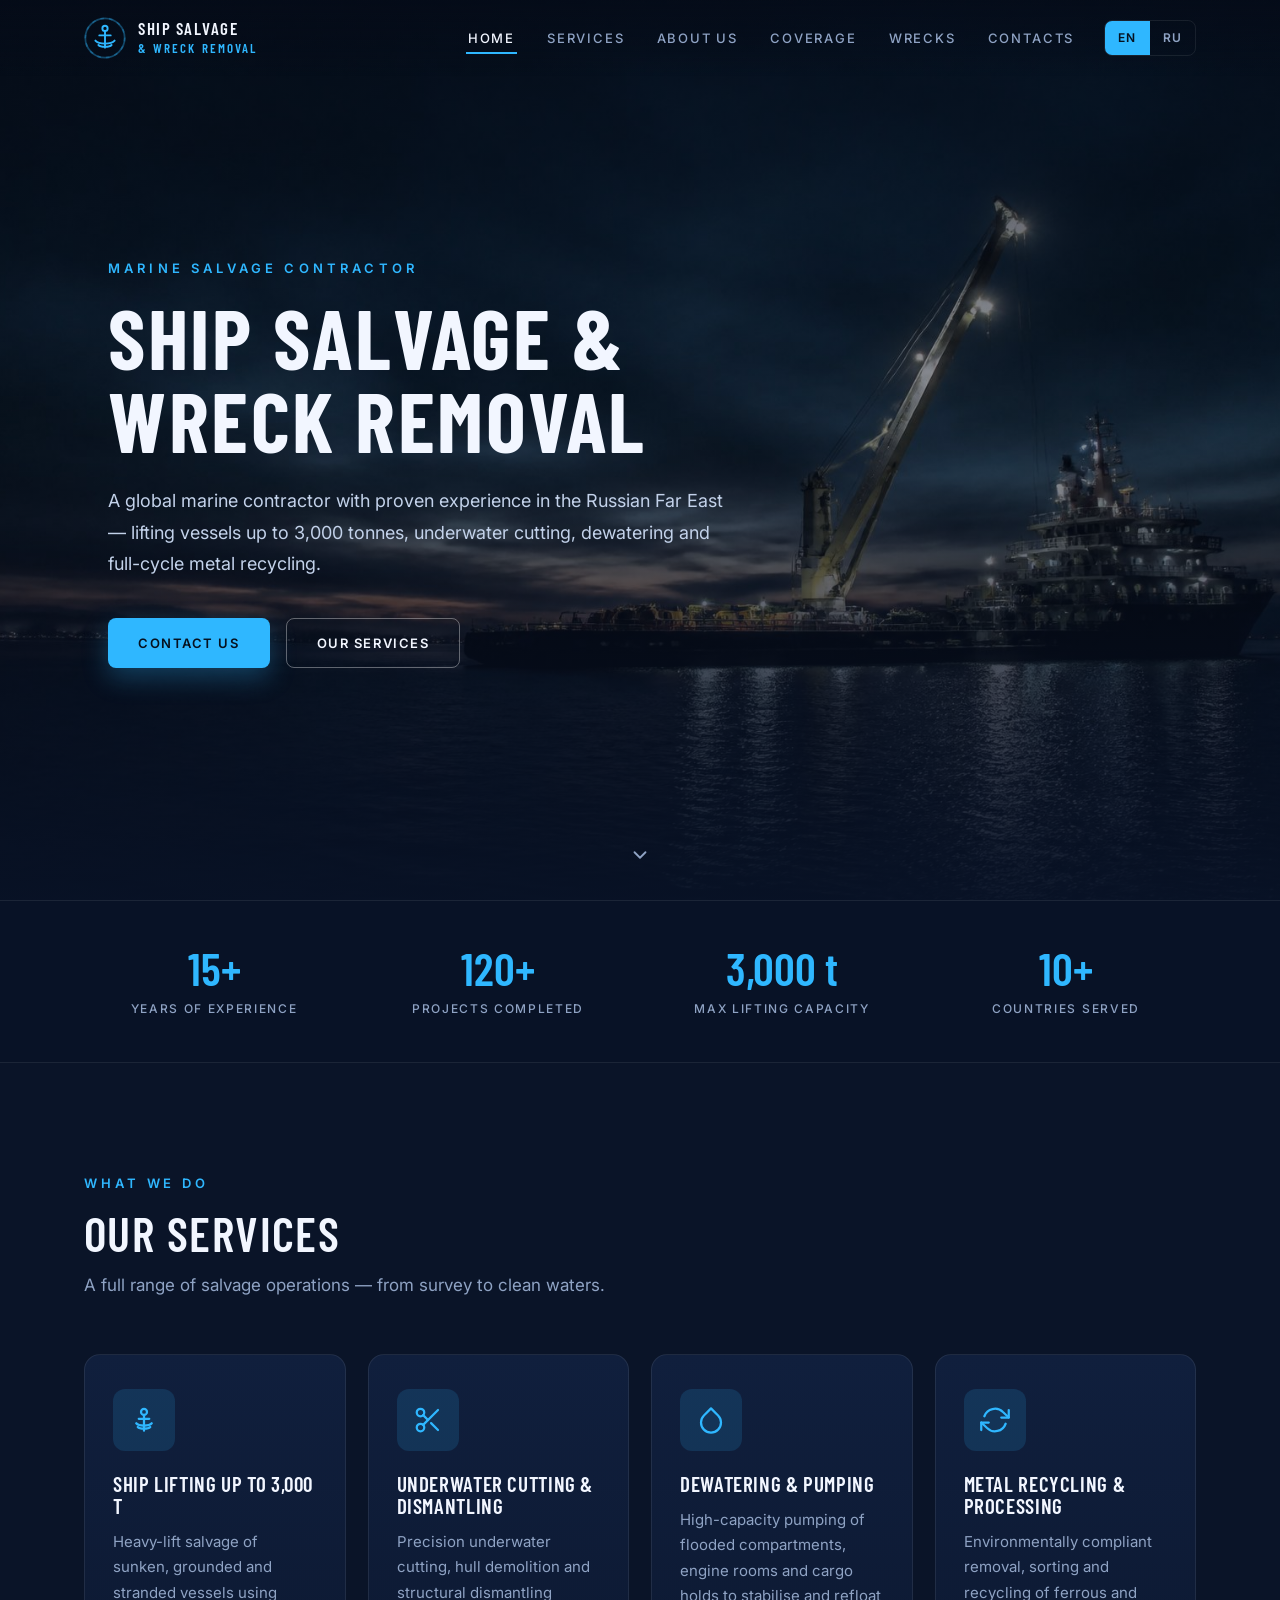
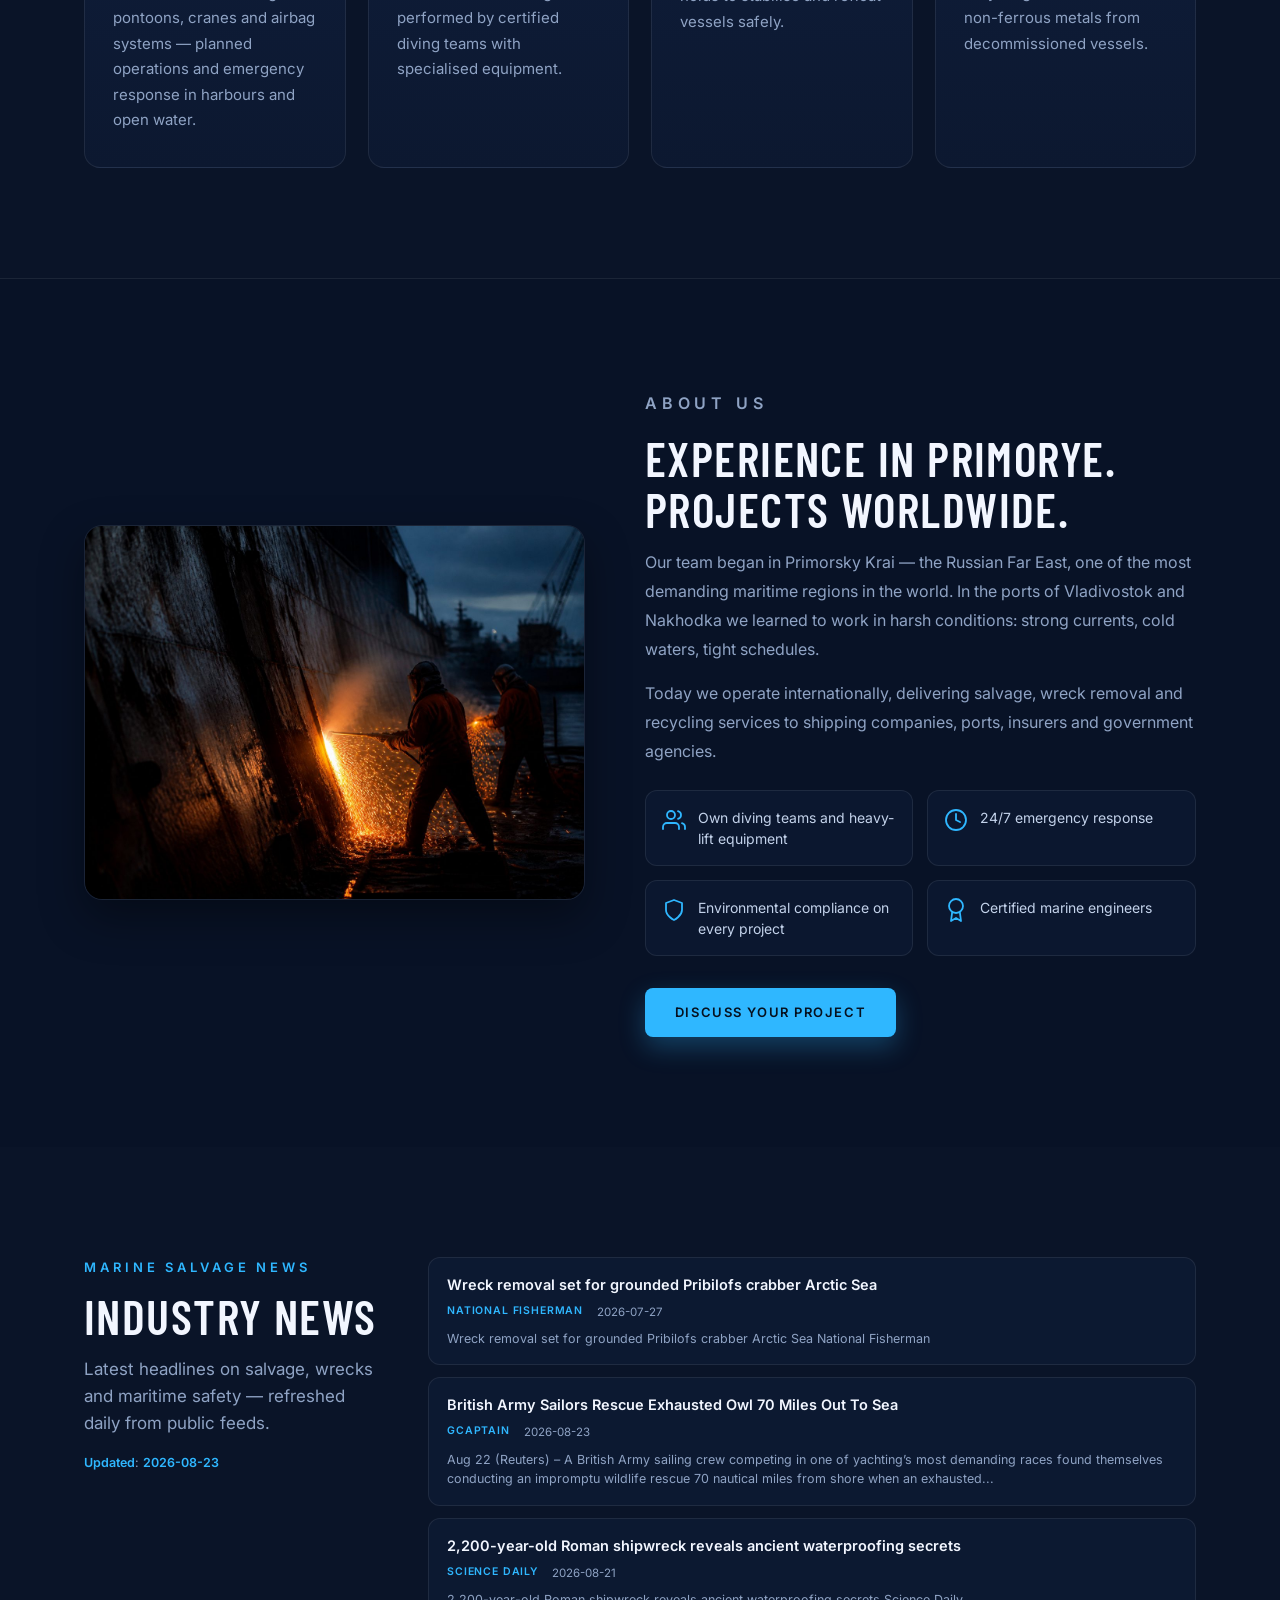
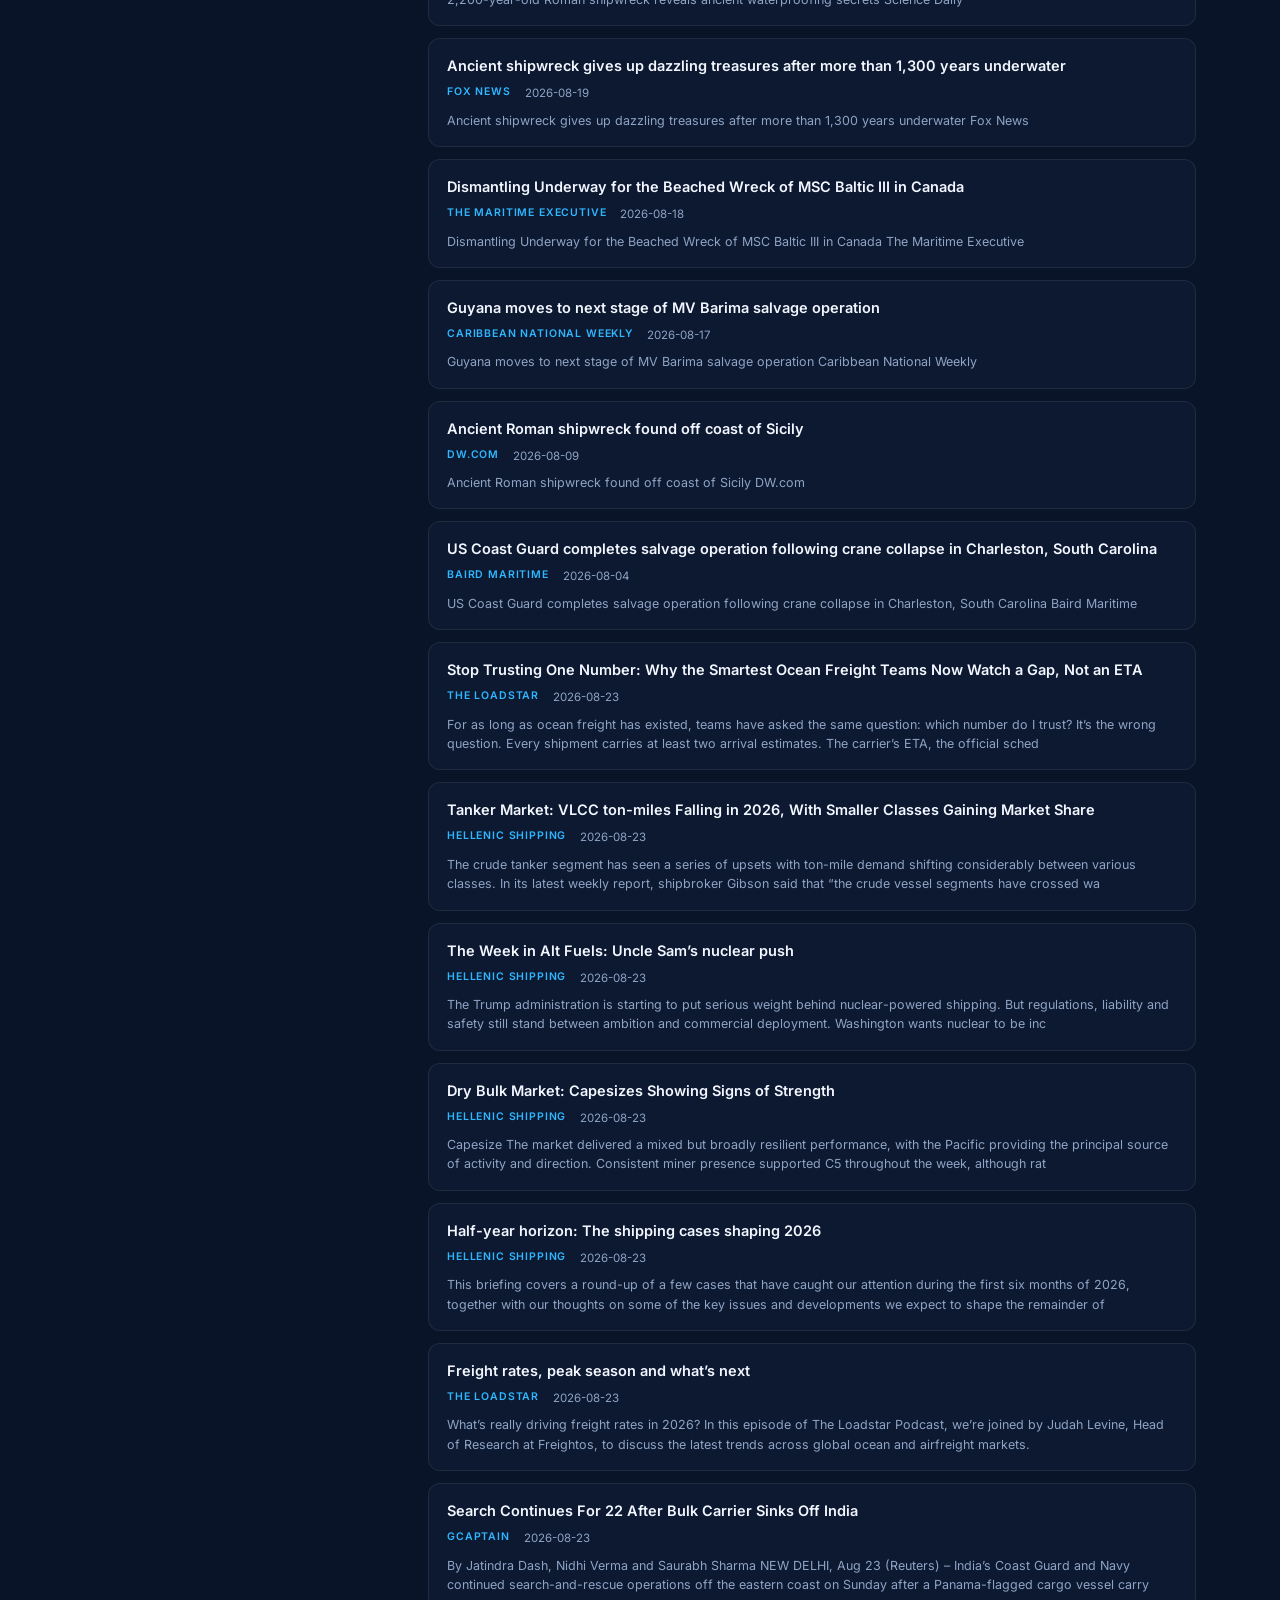
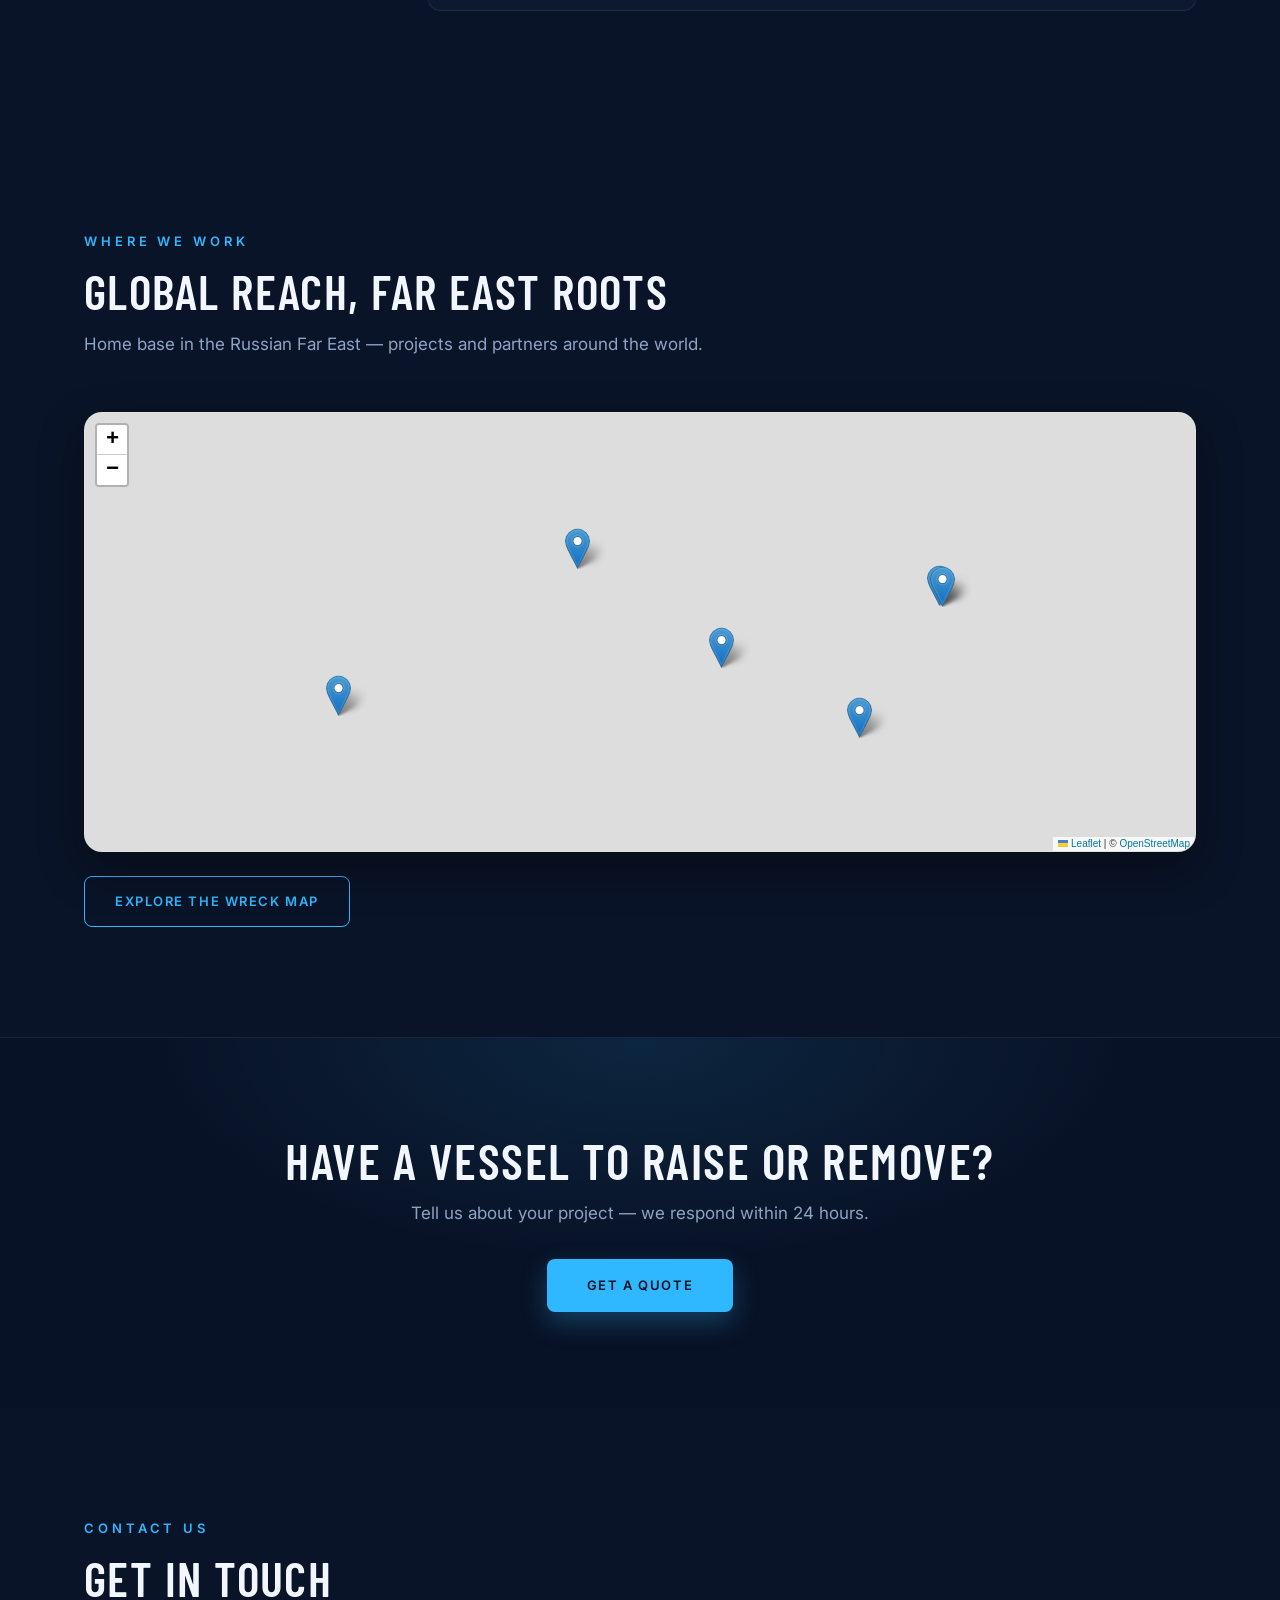
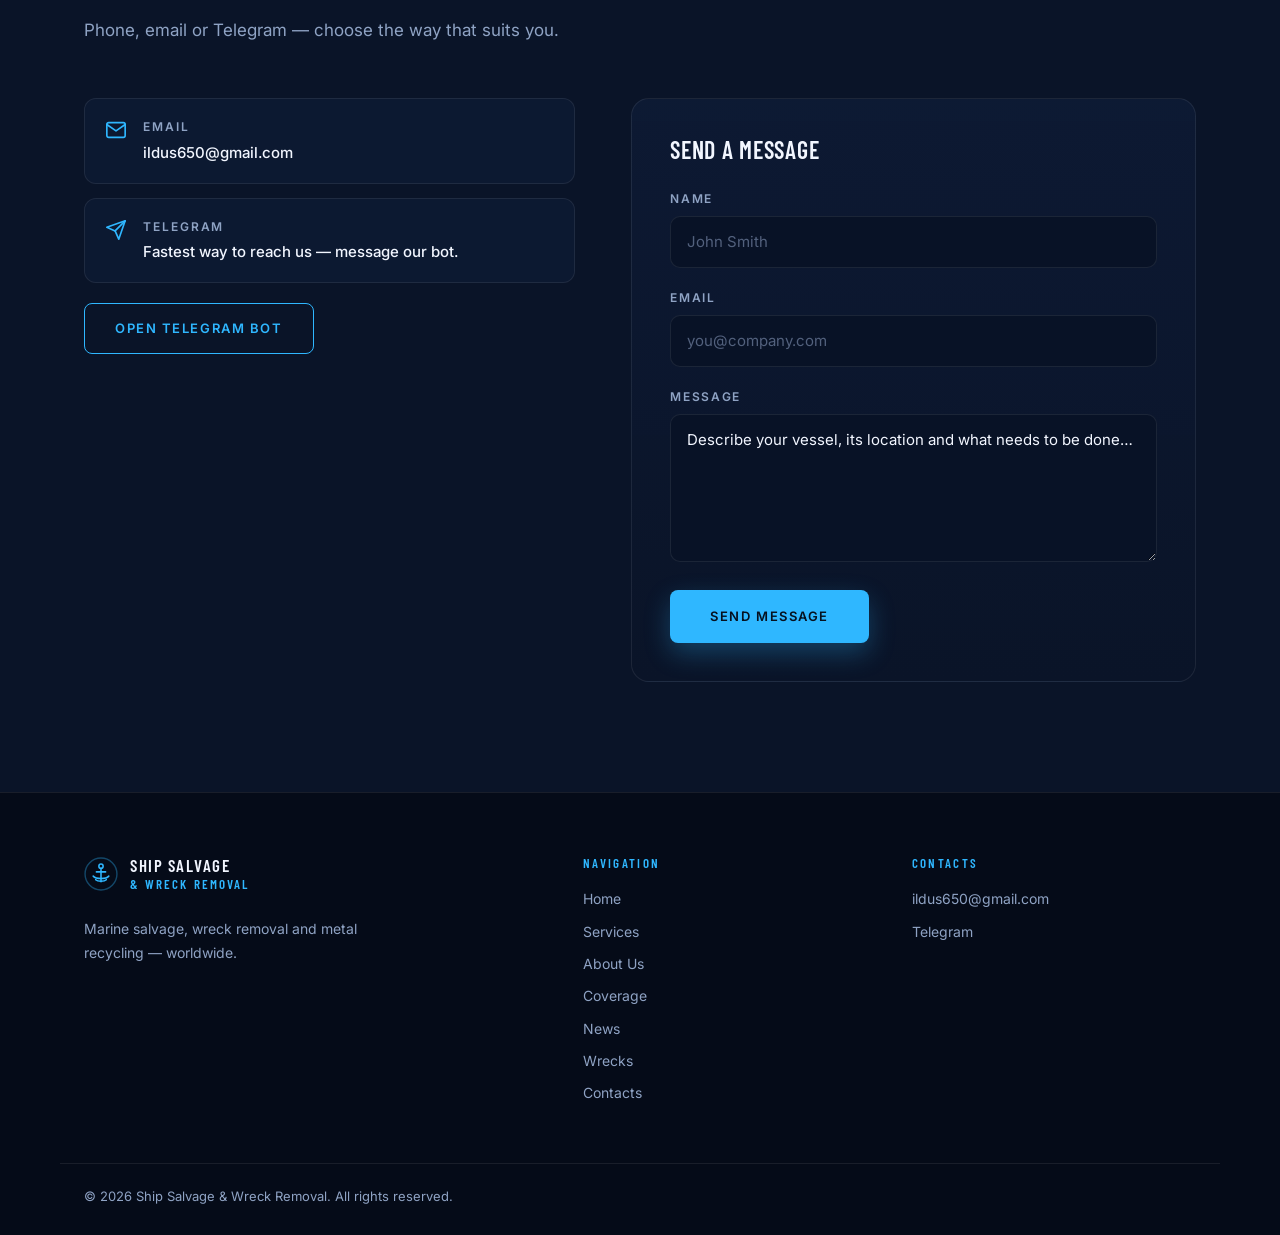
==== commit 5bee52b3: "Add news column: RSS parsing (Google News topical + gCaptain + Hellenic + Loadstar), news.json, Tele" ====
--- a/index.html
+++ b/index.html
@@ -222,6 +222,21 @@
       </div>
     </section>
 
+    <!-- ===== 3. NEWS ===== -->
+    <section class="section" id="news">
+      <div class="container news">
+        <div class="news__intro reveal">
+          <p class="kicker" data-i18n="news-kicker">Marine Salvage News</p>
+          <h2 class="section__title" data-i18n="news-title">Industry News</h2>
+          <p class="section__sub" data-i18n="news-sub">Latest headlines on salvage, wrecks and maritime safety — refreshed daily from public feeds.</p>
+          <p class="news__updated"><span data-i18n="news-updated-label">Updated</span>: <span id="news-updated">—</span></p>
+        </div>
+        <div class="news__column reveal">
+          <ul id="news-list" class="news-list"></ul>
+        </div>
+      </div>
+    </section>
+
     <!-- ===== 3b. COVERAGE / MAP ===== -->
     <section class="section" id="coverage">
       <div class="container">
@@ -320,6 +335,7 @@
         <a href="#services" class="footer__link" data-i18n="nav-services">Services</a>
         <a href="#about" class="footer__link" data-i18n="nav-about">About Us</a>
         <a href="#coverage" class="footer__link" data-i18n="nav-coverage">Coverage</a>
+        <a href="#news" class="footer__link" data-i18n="nav-news">News</a>
         <a href="wrecks.html" class="footer__link" data-i18n="nav-wrecks">Wrecks</a>
         <a href="#contacts" class="footer__link" data-i18n="nav-contacts">Contacts</a>
       </div>
@@ -336,5 +352,6 @@
 
   <script src="vendor/leaflet/leaflet.js" defer></script>
   <script src="js/main.js" defer></script>
+  <script src="js/news.js" defer></script>
 </body>
 </html>
--- a/css/style.css
+++ b/css/style.css
@@ -907,6 +907,80 @@
 /* Запасной режим: светлые тайлы OSM, затемнённые CSS-фильтром */
 .map--osm-fallback .leaflet-tile-pane {
   filter: invert(1) hue-rotate(180deg) brightness(0.85) contrast(0.9) saturate(0.5);
+}
+
+/* ---------- News column ---------- */
+.news {
+  display: grid;
+  grid-template-columns: 300px minmax(0, 1fr);
+  gap: 44px;
+  align-items: start;
+}
+
+.news__intro .section__sub { margin-bottom: 16px; }
+
+.news__updated { font-size: 12.5px; color: var(--muted); }
+.news__updated span { color: var(--azure); font-weight: 600; }
+
+.news__column { min-width: 0; }
+
+.news-list {
+  list-style: none;
+  display: flex;
+  flex-direction: column;
+  gap: 12px;
+  margin: 0;
+}
+
+.news-item {
+  display: block;
+  border: 1px solid var(--line);
+  border-radius: 12px;
+  background: rgba(16, 31, 61, 0.45);
+  padding: 16px 18px;
+  transition: border-color 0.2s ease, background 0.2s ease;
+}
+
+.news-item:hover {
+  border-color: rgba(47, 183, 255, 0.45);
+  background: rgba(16, 31, 61, 0.8);
+}
+
+.news-title {
+  display: block;
+  font-size: 14.5px;
+  font-weight: 600;
+  color: var(--white);
+  line-height: 1.45;
+}
+
+.news-meta {
+  display: flex;
+  flex-wrap: wrap;
+  gap: 8px 14px;
+  margin-top: 8px;
+}
+
+.news-source {
+  color: var(--azure);
+  font-size: 10.5px;
+  font-weight: 600;
+  text-transform: uppercase;
+  letter-spacing: 0.08em;
+}
+
+.news-date { color: var(--muted); font-size: 11.5px; }
+
+.news-summary {
+  display: block;
+  margin-top: 8px;
+  font-size: 12.5px;
+  color: var(--muted);
+  line-height: 1.55;
+}
+
+@media (max-width: 1024px) {
+  .news { grid-template-columns: 1fr; gap: 26px; }
 }
 
 @media (max-width: 1024px) {
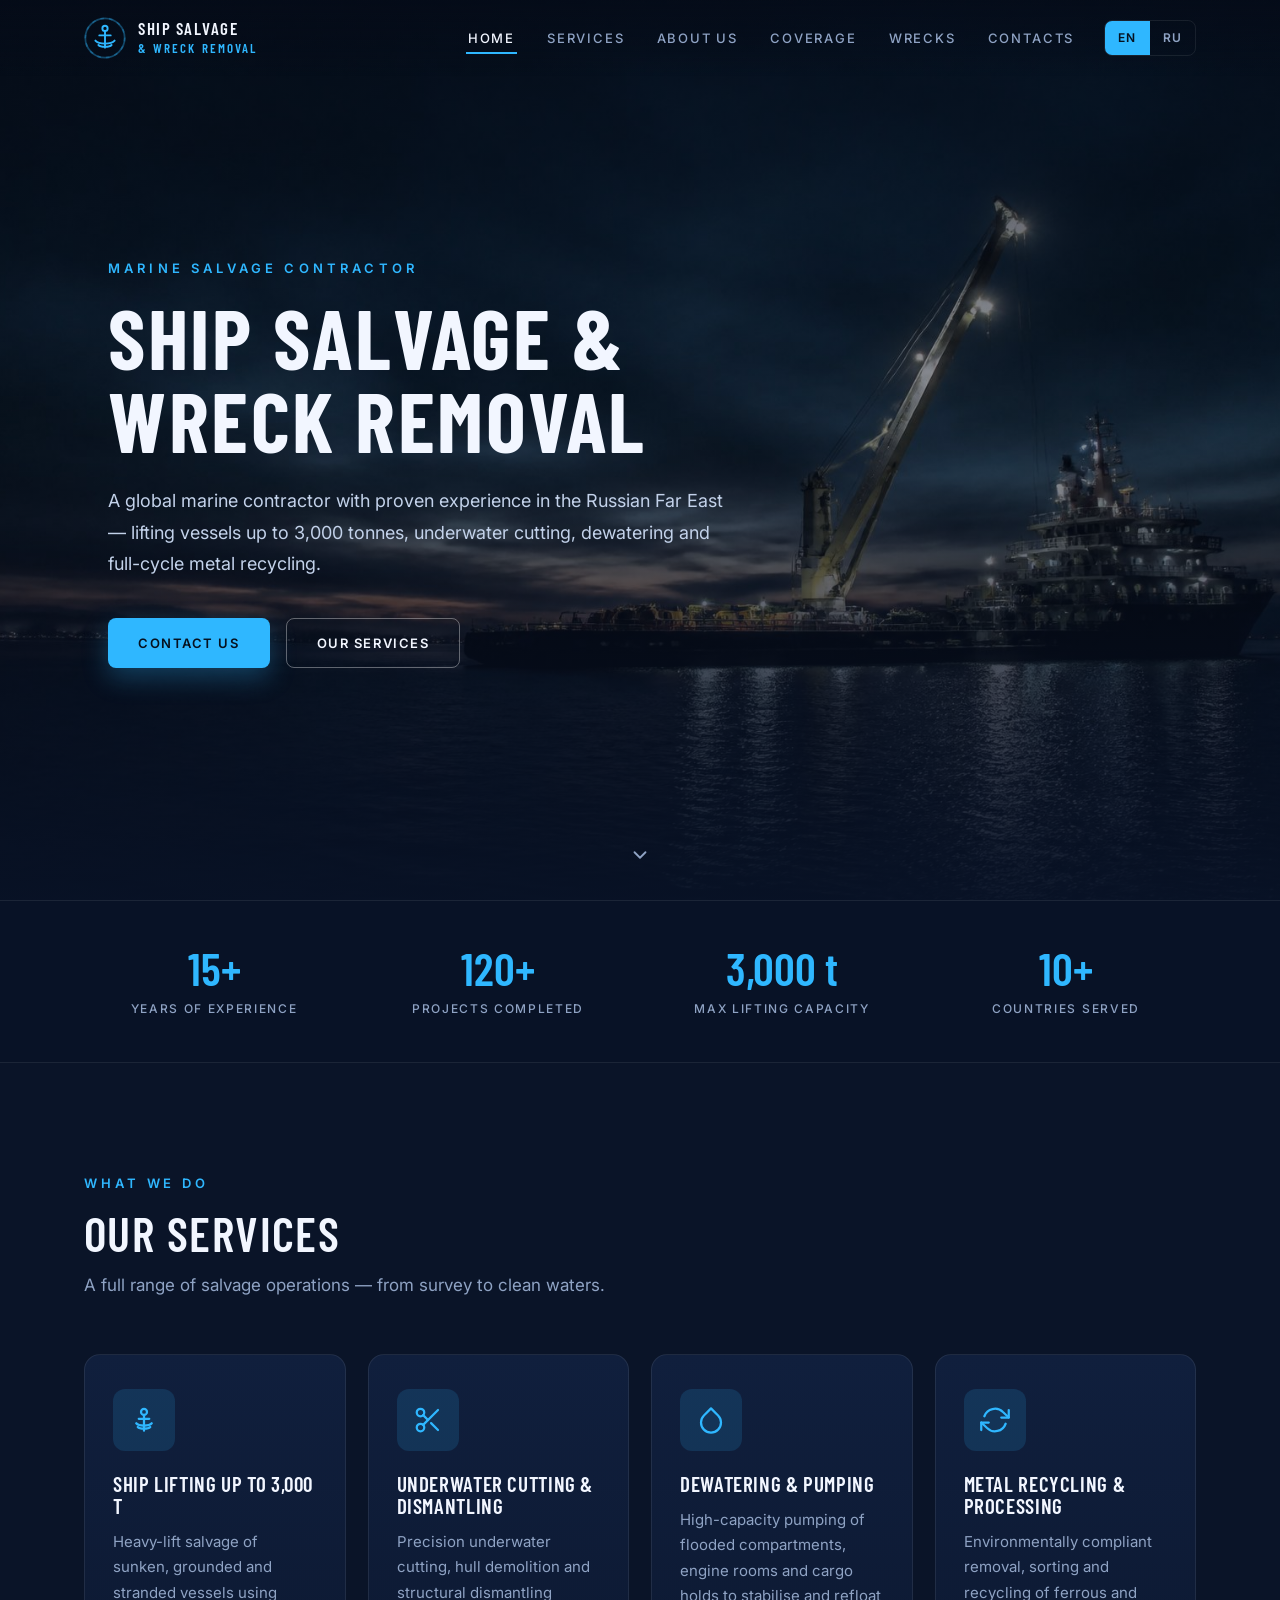
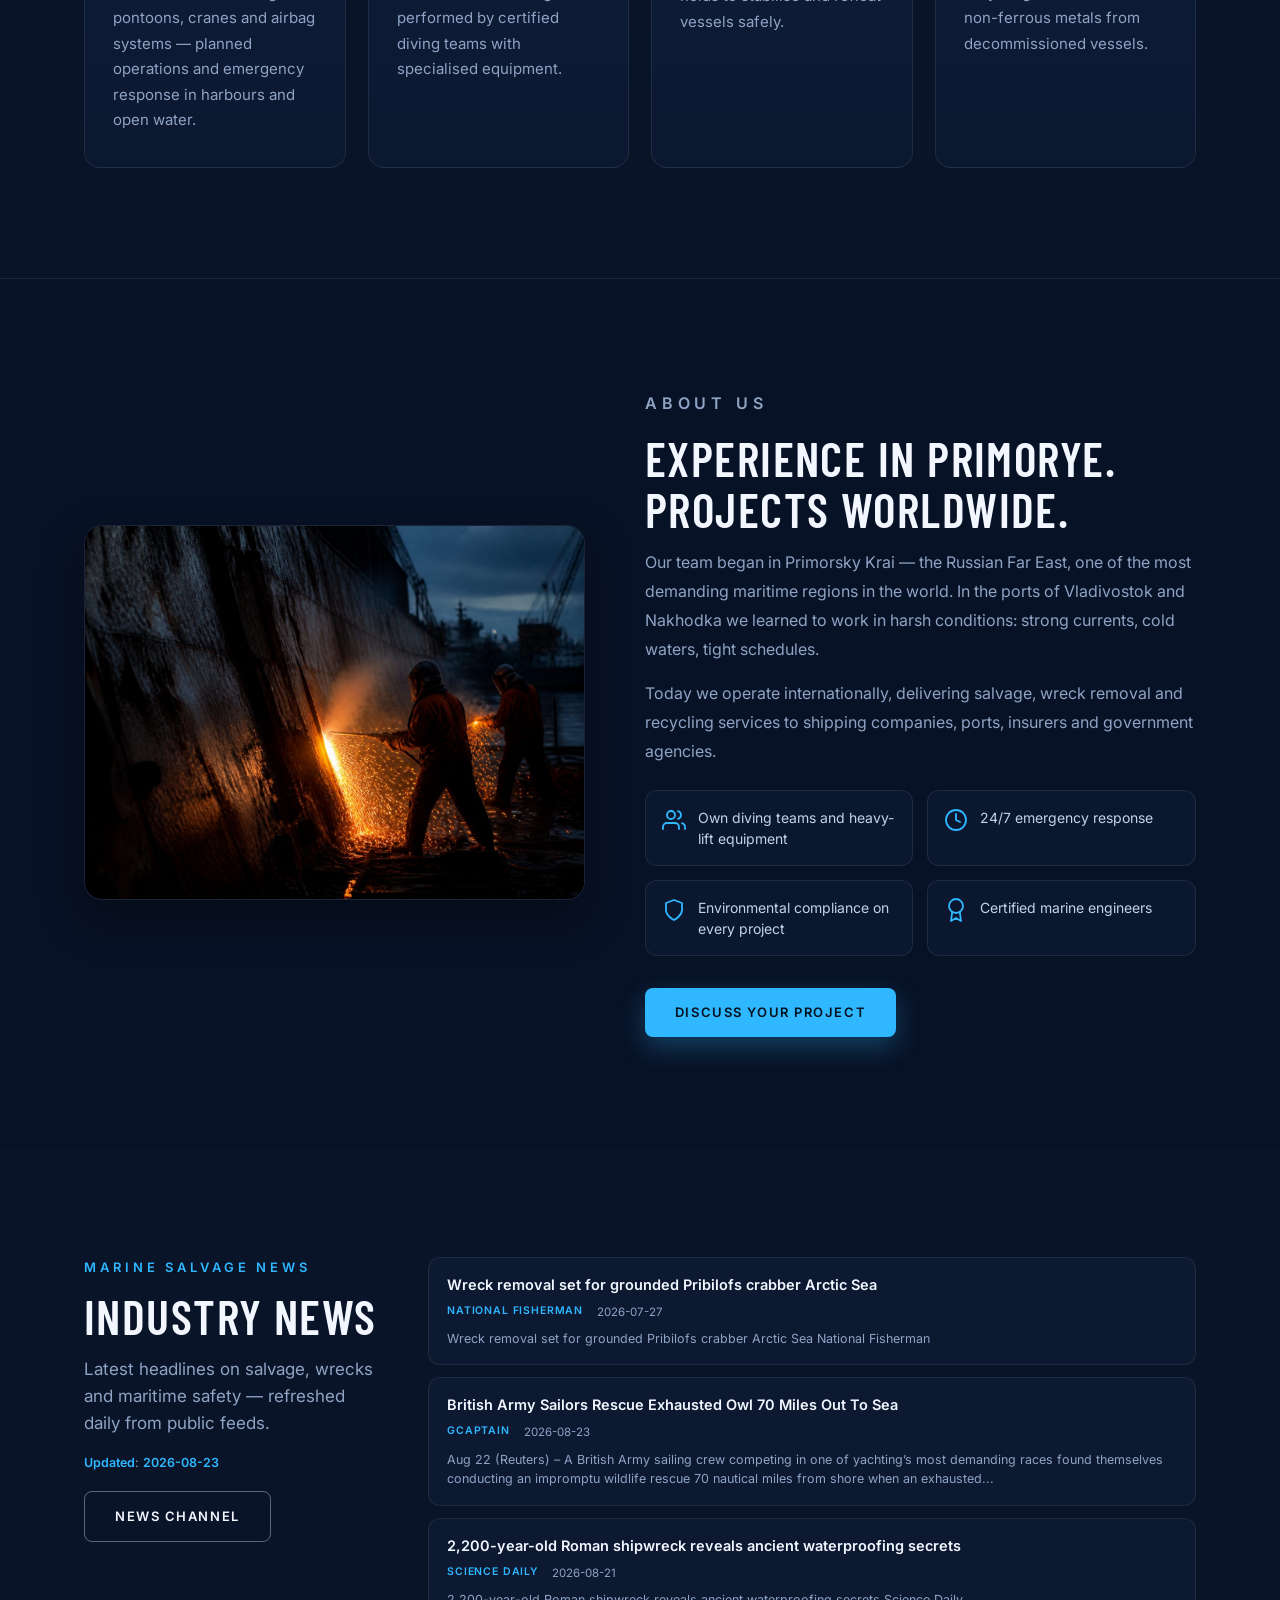
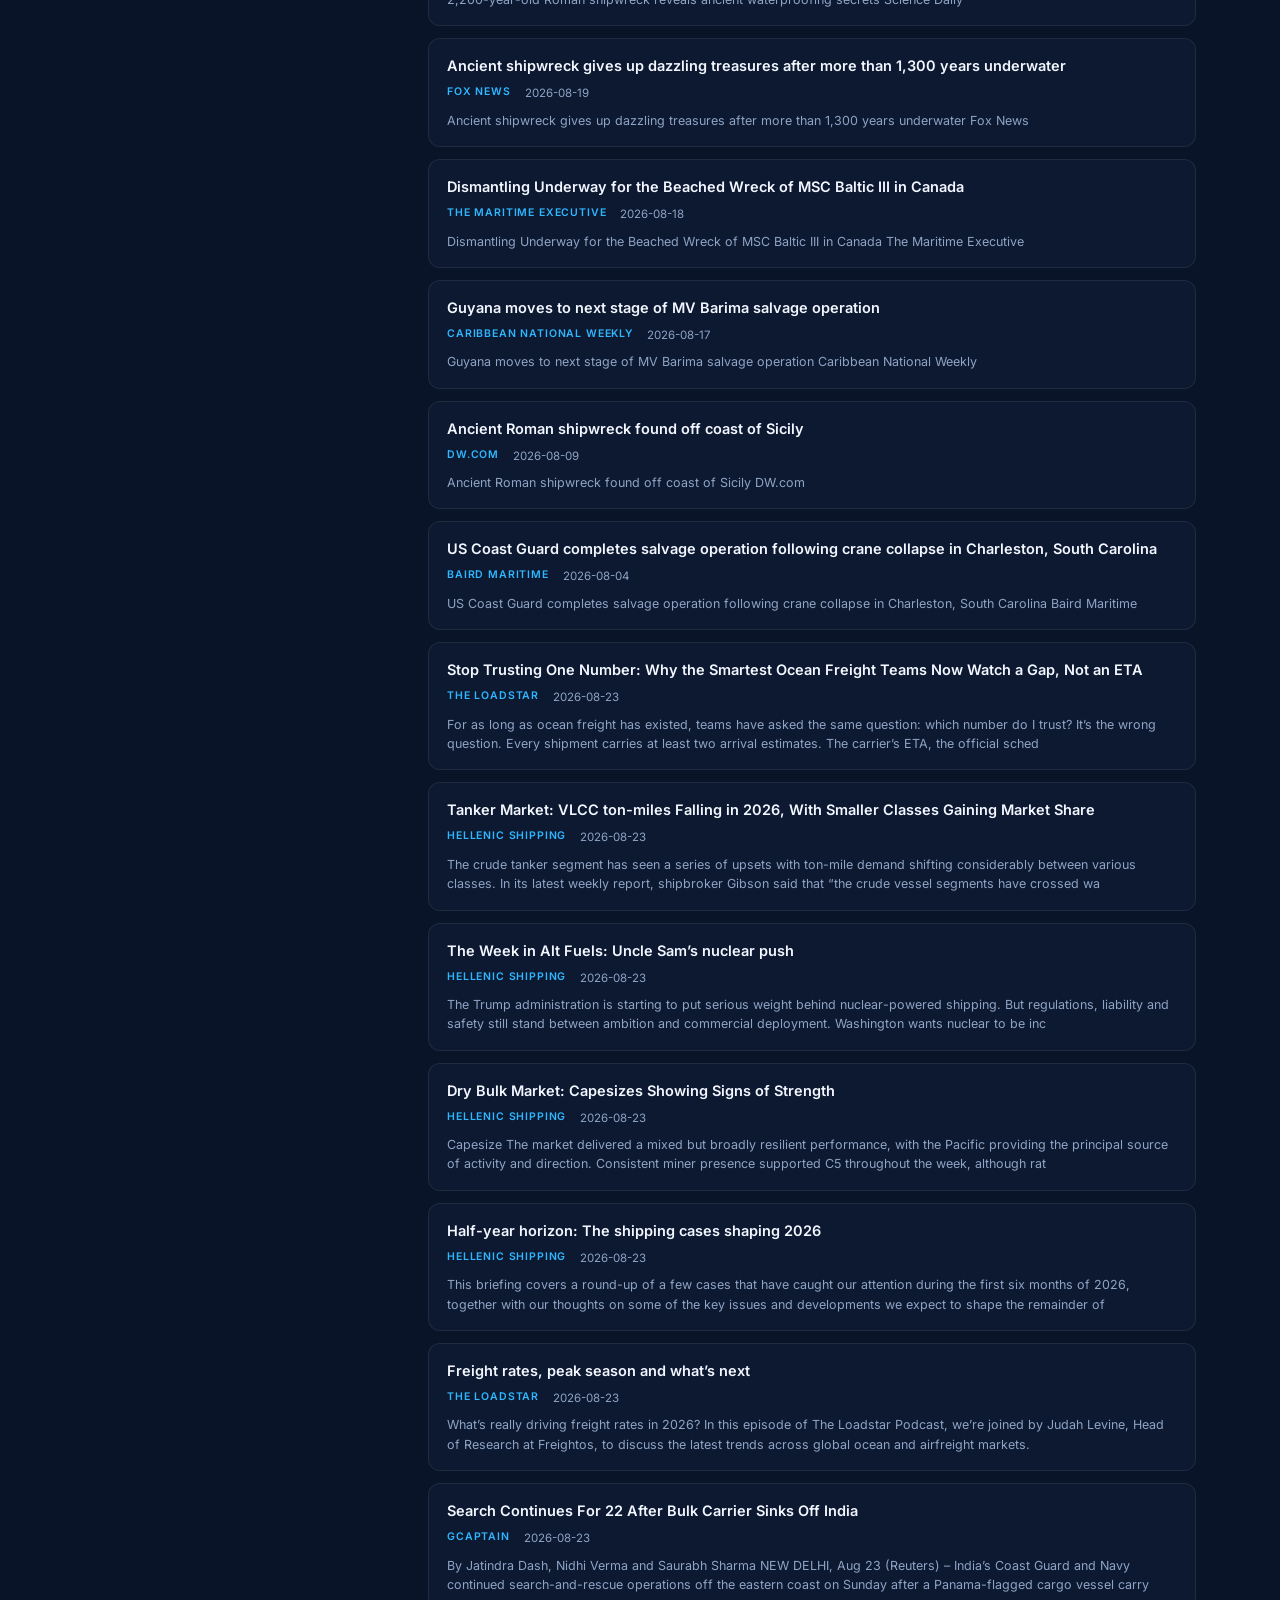
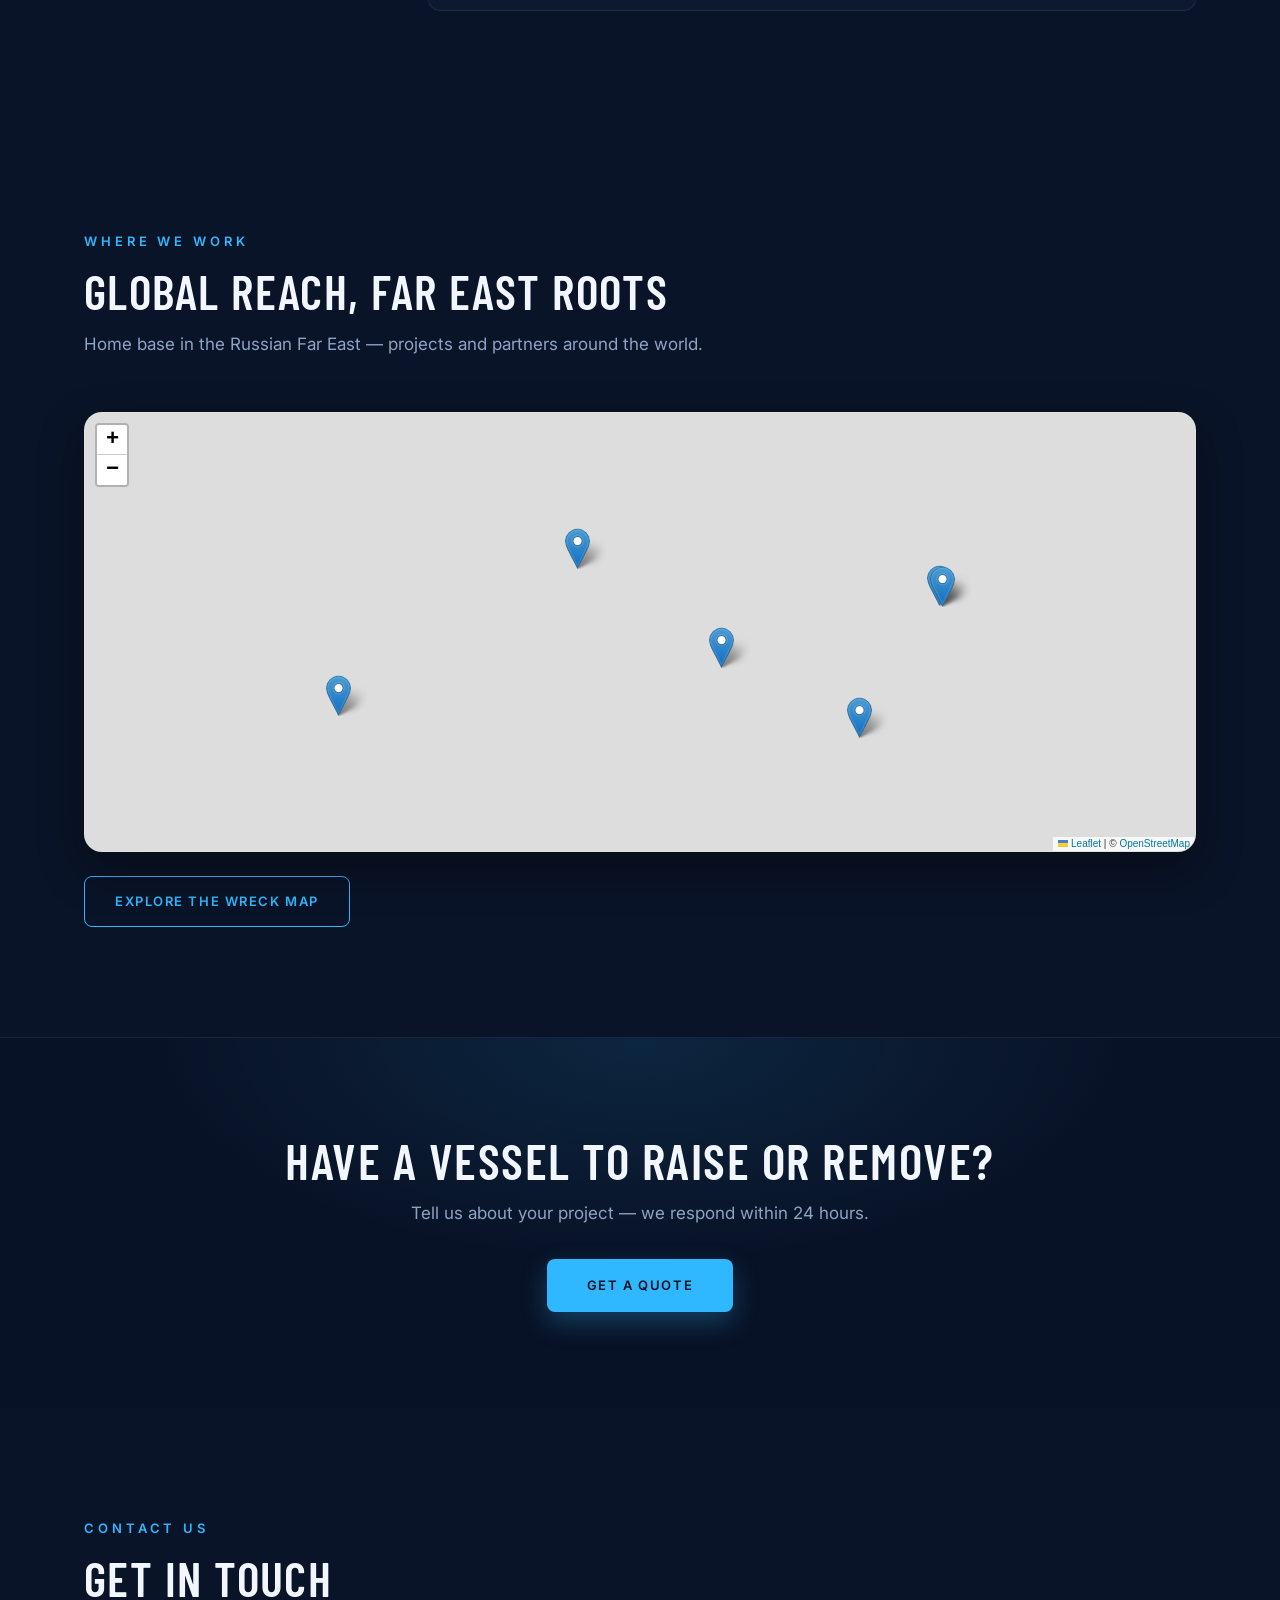
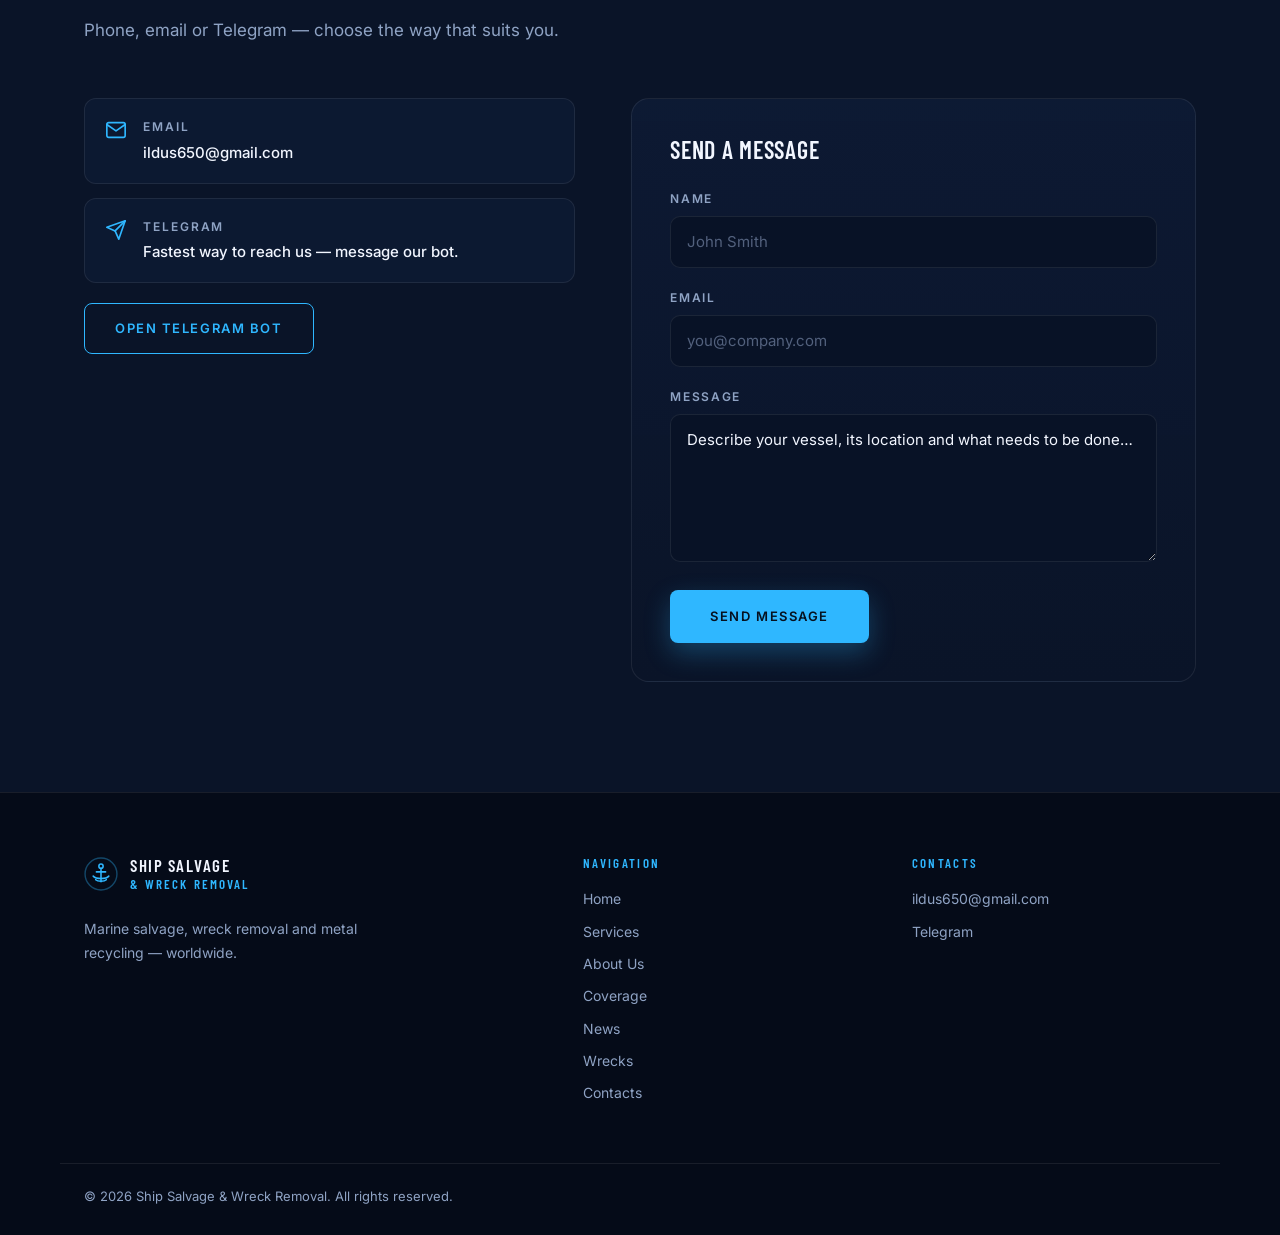
==== commit 3bba2c67: "Add Telegram news channel button (@ShipSalvageNews)" ====
--- a/index.html
+++ b/index.html
@@ -230,6 +230,7 @@
           <h2 class="section__title" data-i18n="news-title">Industry News</h2>
           <p class="section__sub" data-i18n="news-sub">Latest headlines on salvage, wrecks and maritime safety — refreshed daily from public feeds.</p>
           <p class="news__updated"><span data-i18n="news-updated-label">Updated</span>: <span id="news-updated">—</span></p>
+          <a href="https://t.me/ShipSalvageNews" target="_blank" rel="noopener" class="btn btn--ghost news__channel" data-i18n="news-channel">News Channel</a>
         </div>
         <div class="news__column reveal">
           <ul id="news-list" class="news-list"></ul>
--- a/css/style.css
+++ b/css/style.css
@@ -921,6 +921,8 @@
 
 .news__updated { font-size: 12.5px; color: var(--muted); }
 .news__updated span { color: var(--azure); font-weight: 600; }
+
+.news__channel { margin-top: 18px; }
 
 .news__column { min-width: 0; }
 
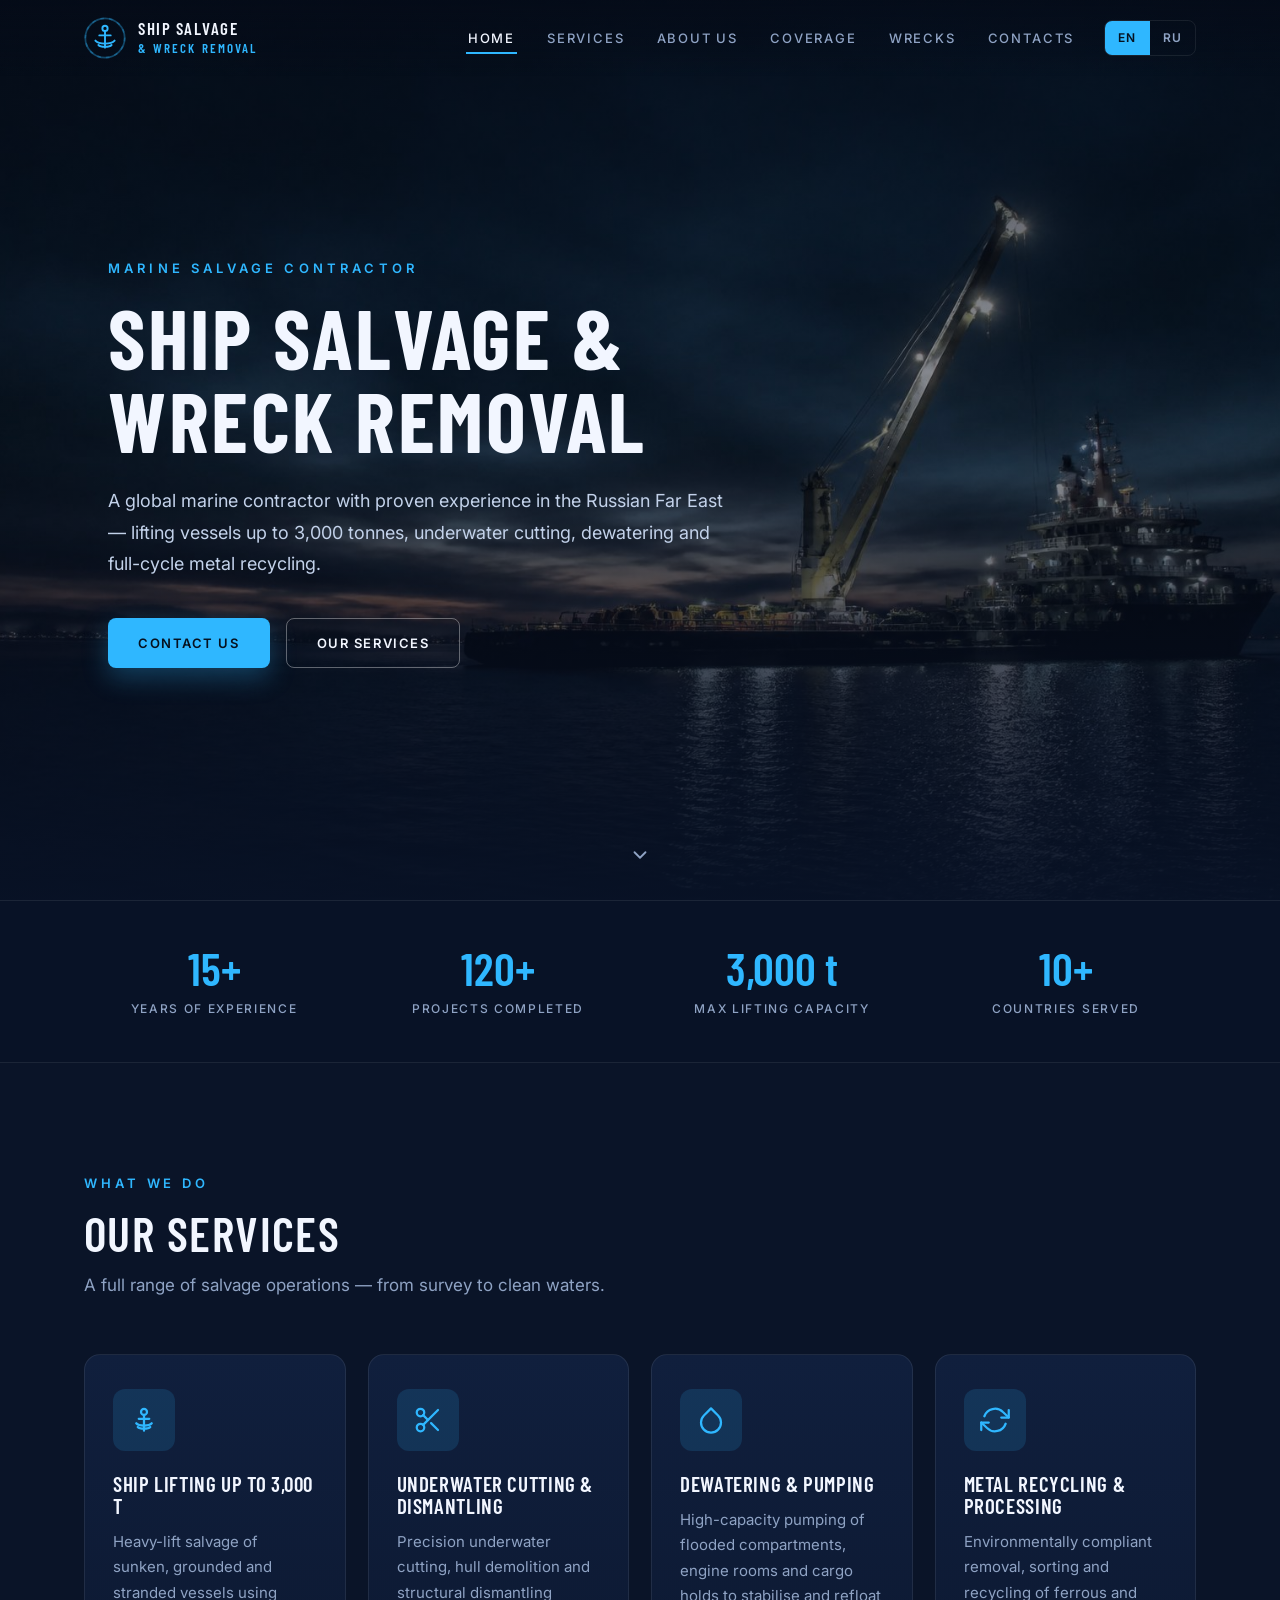
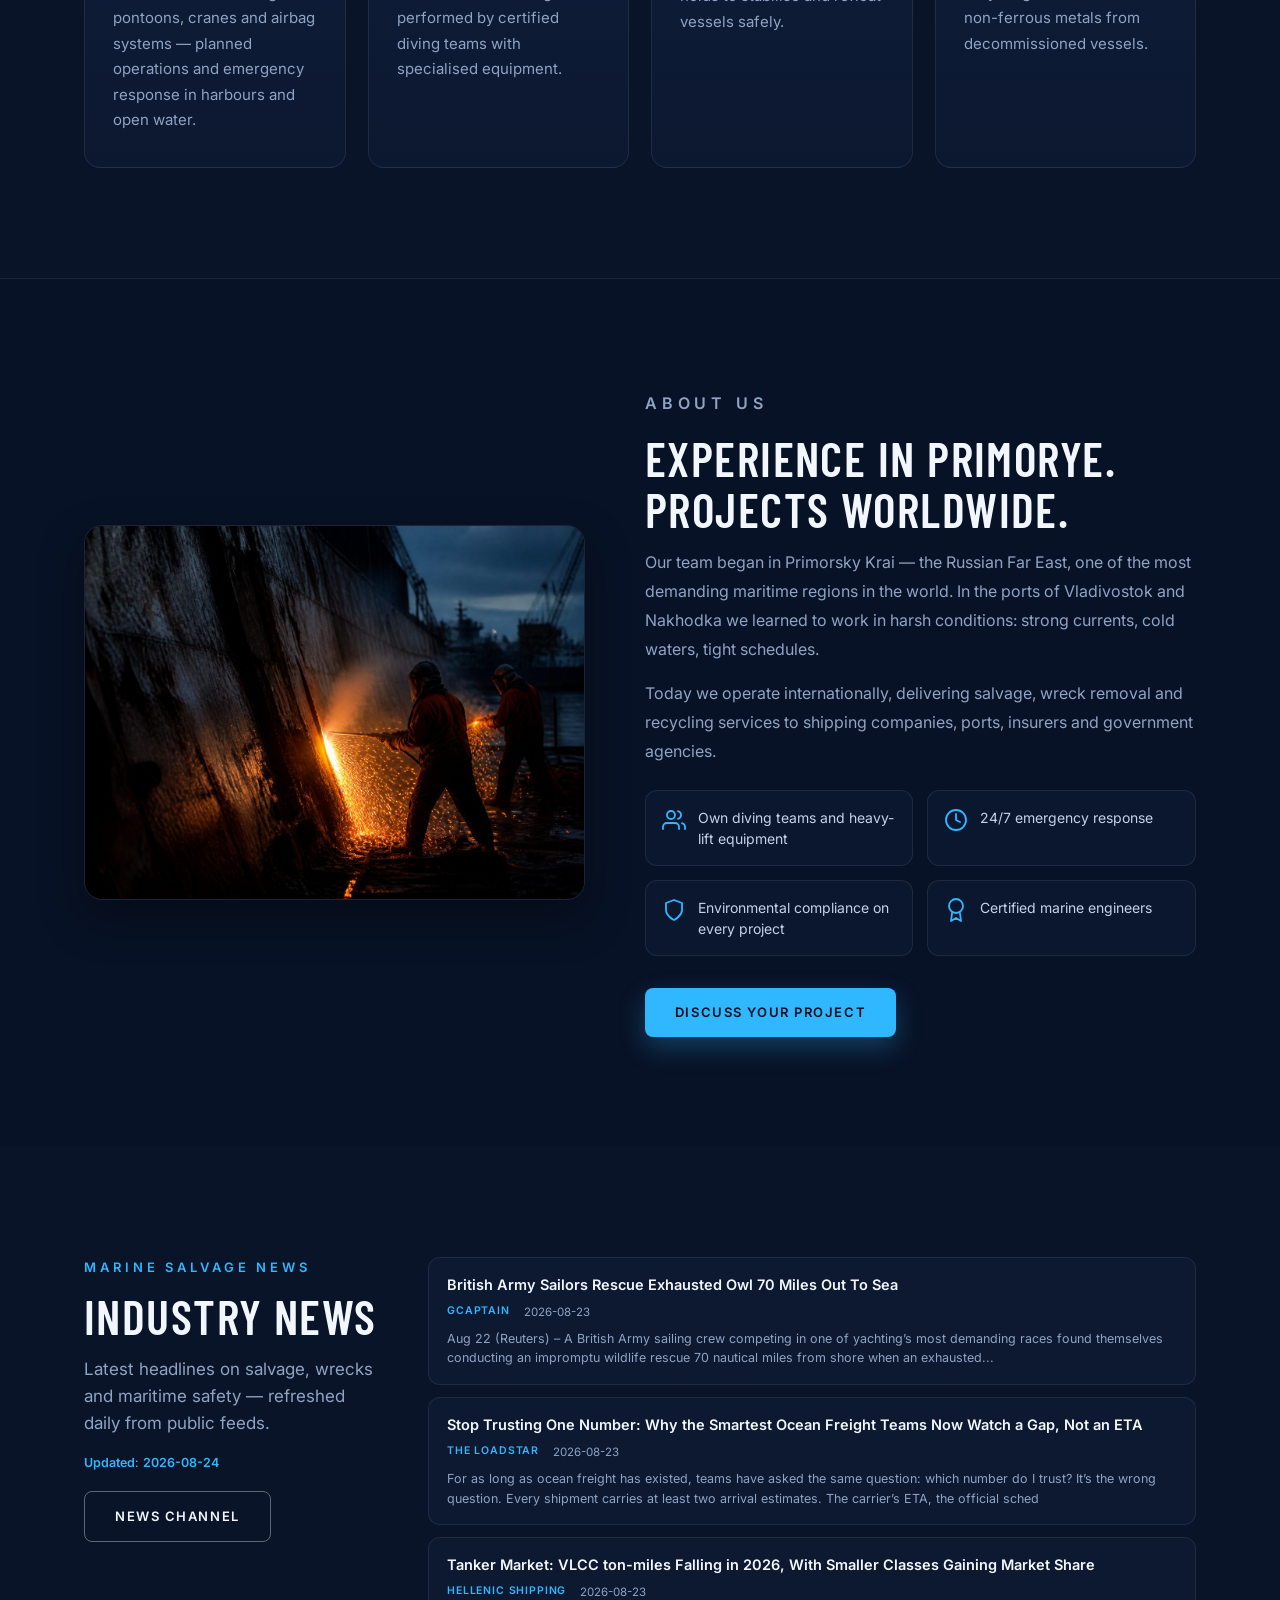
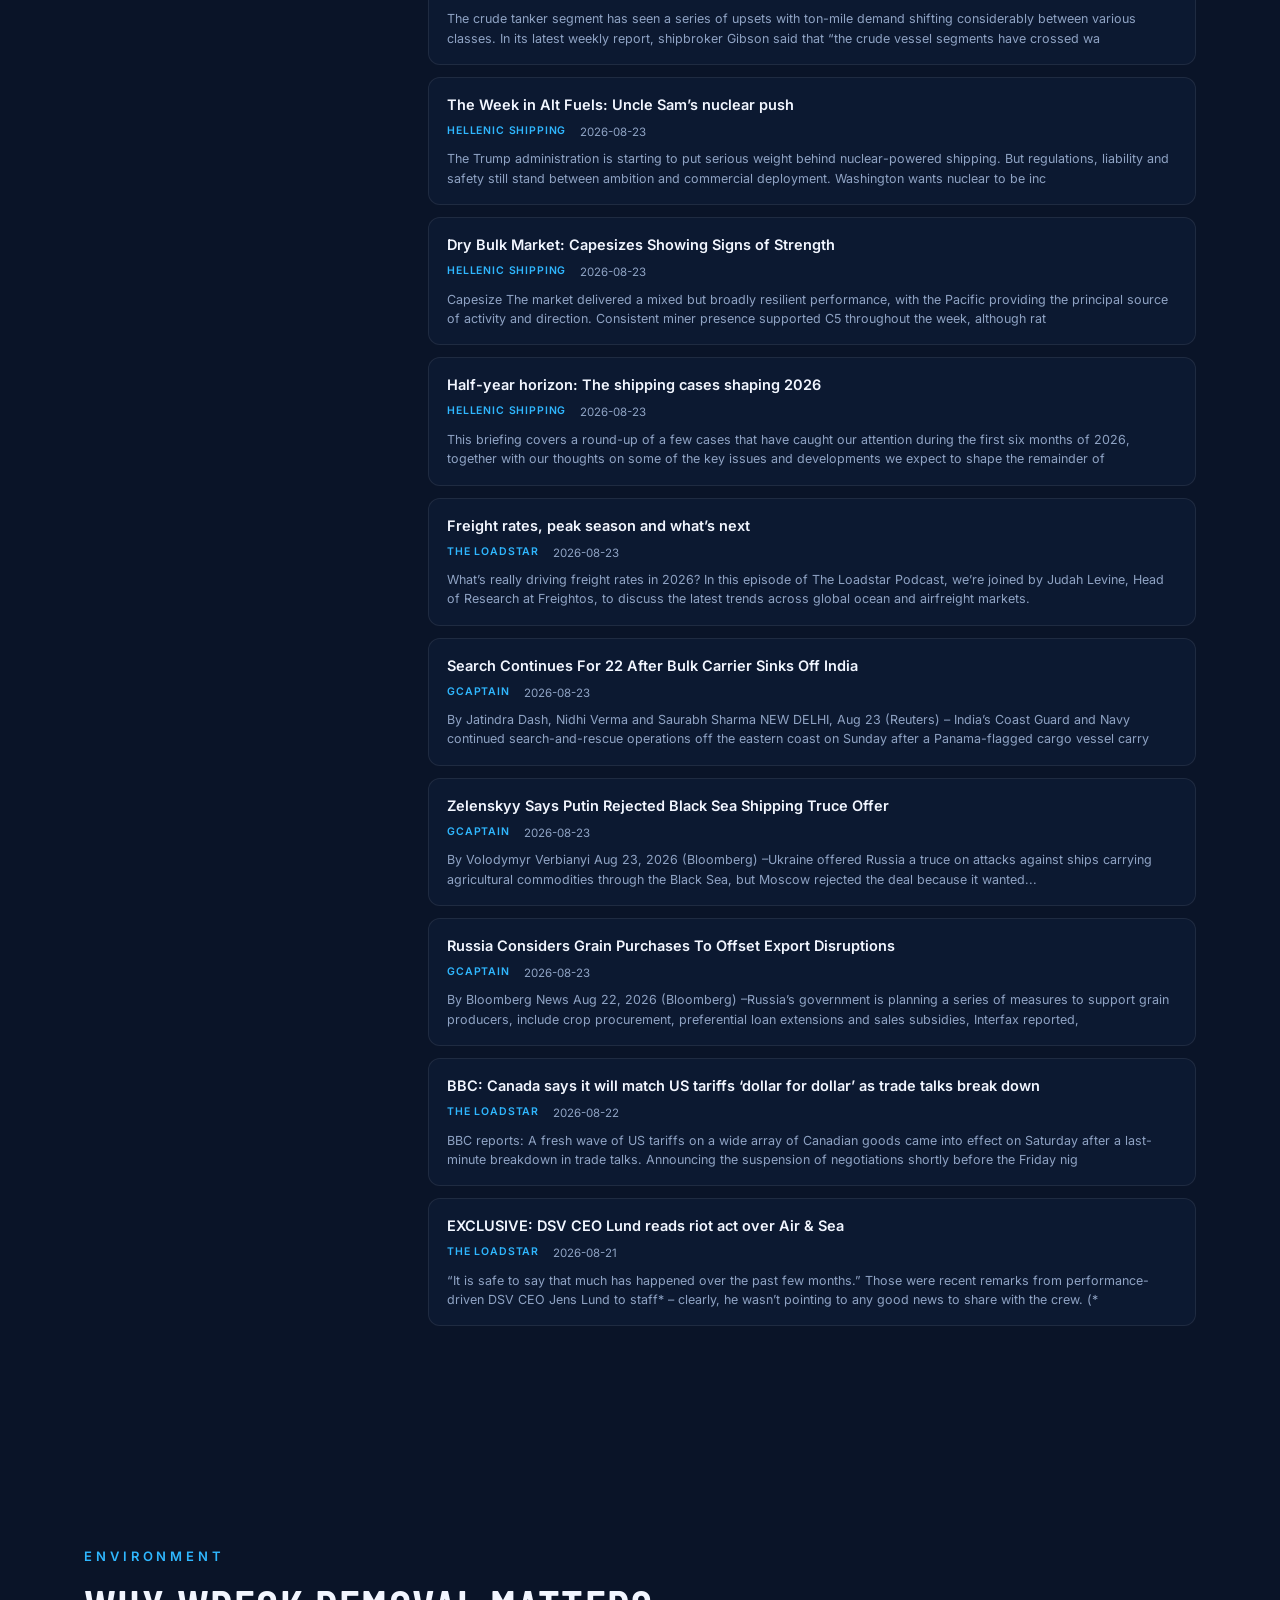
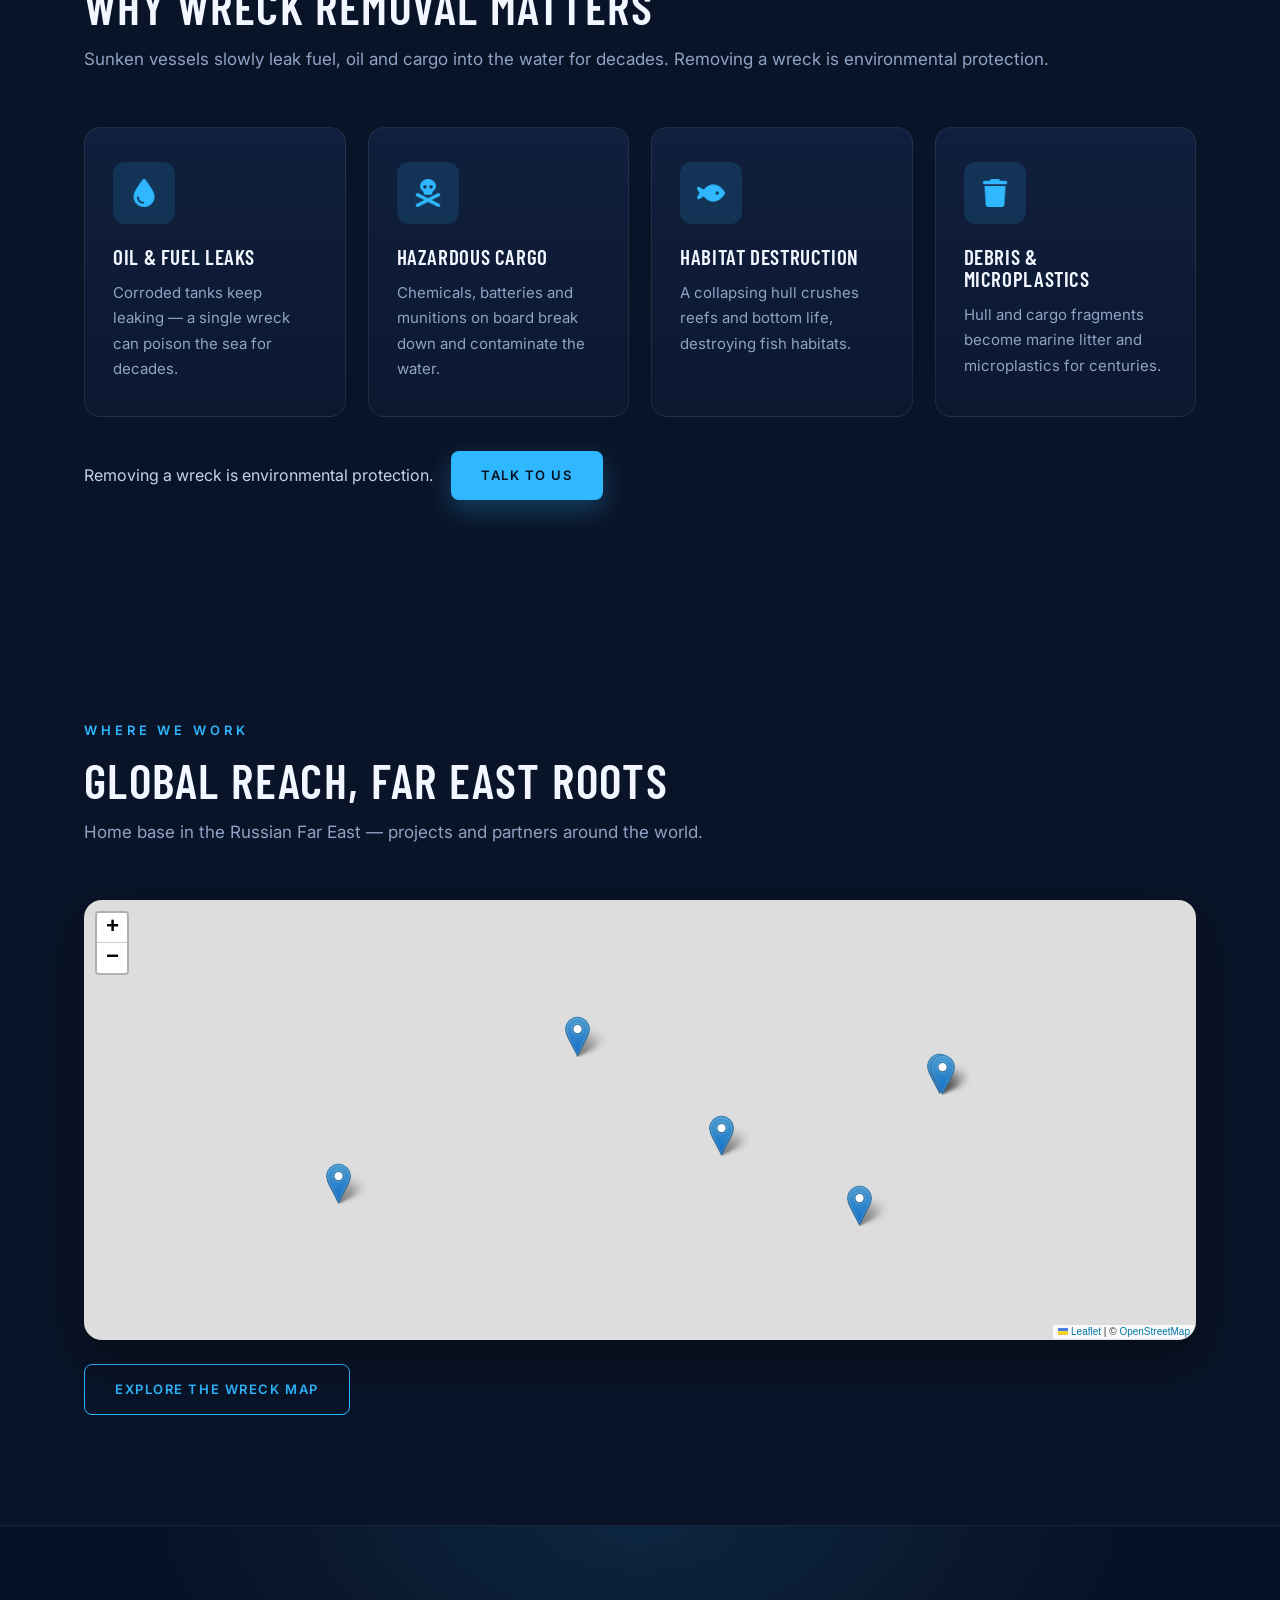
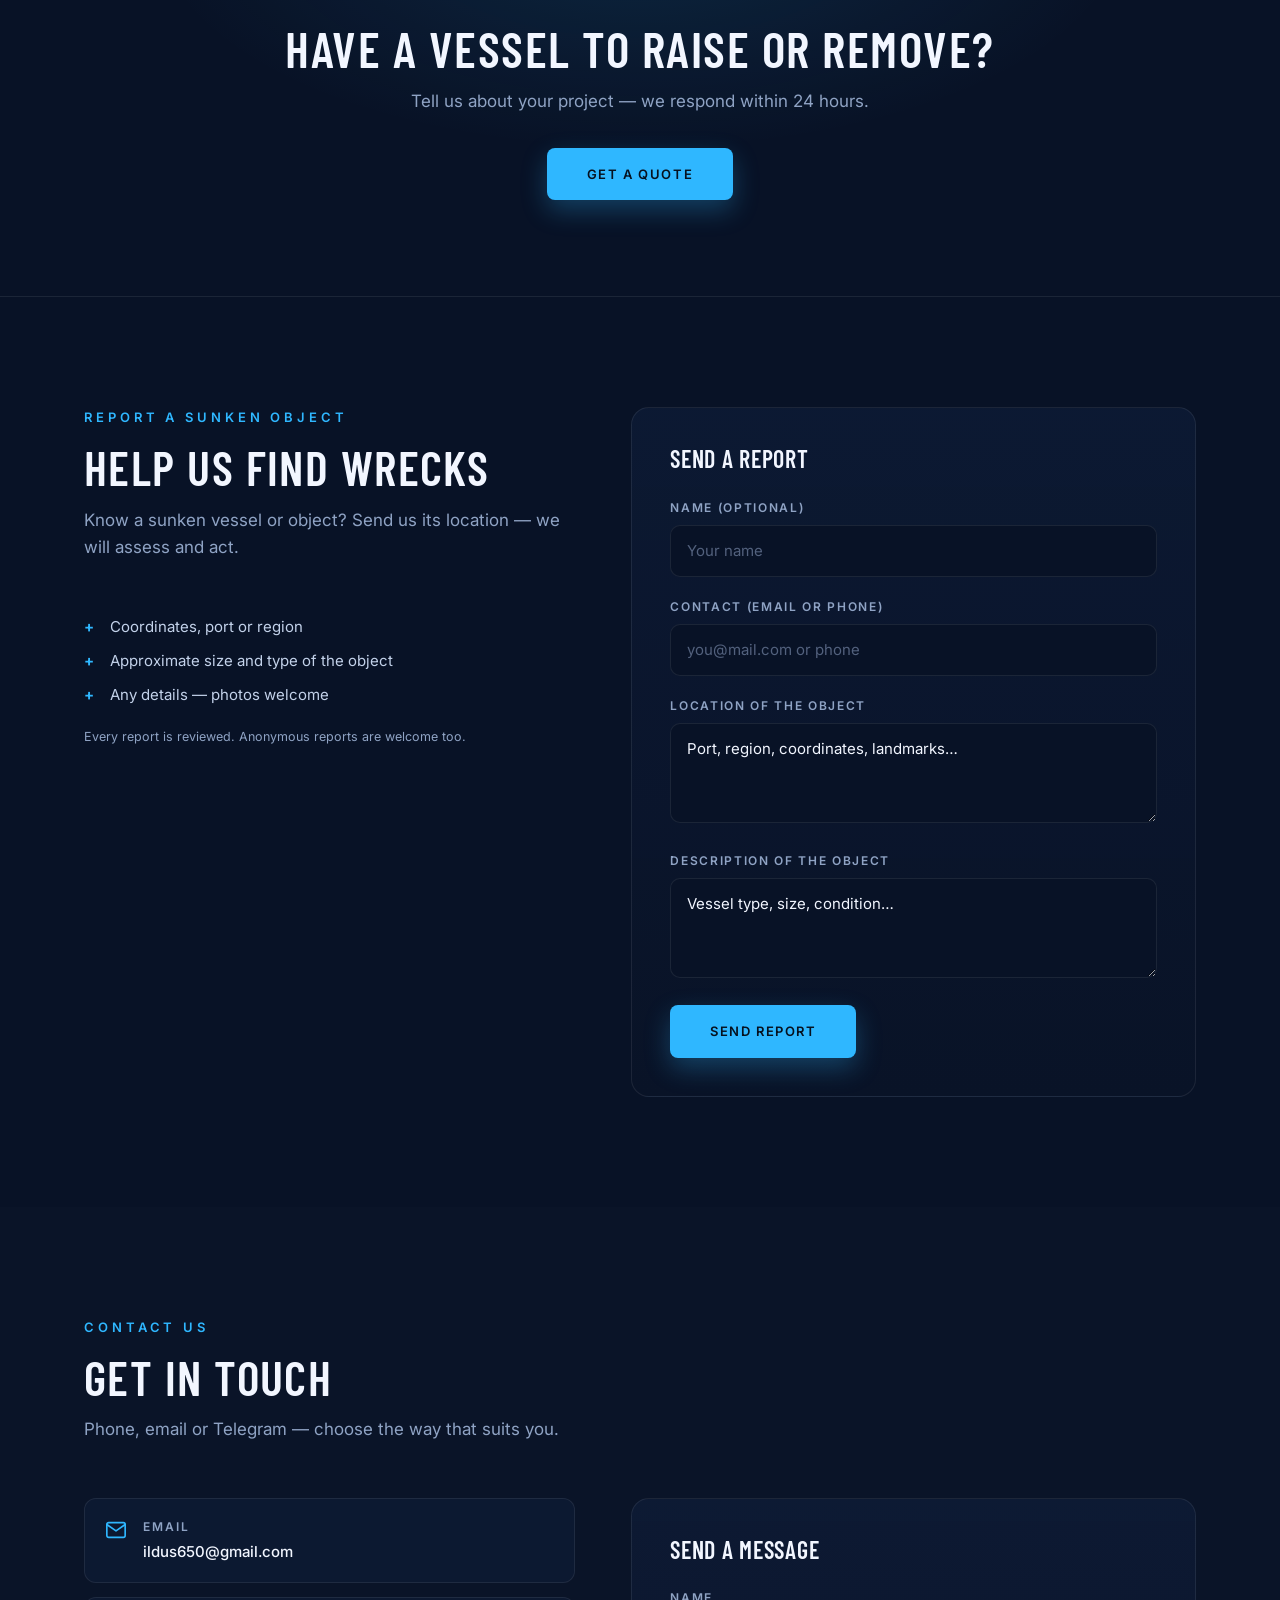
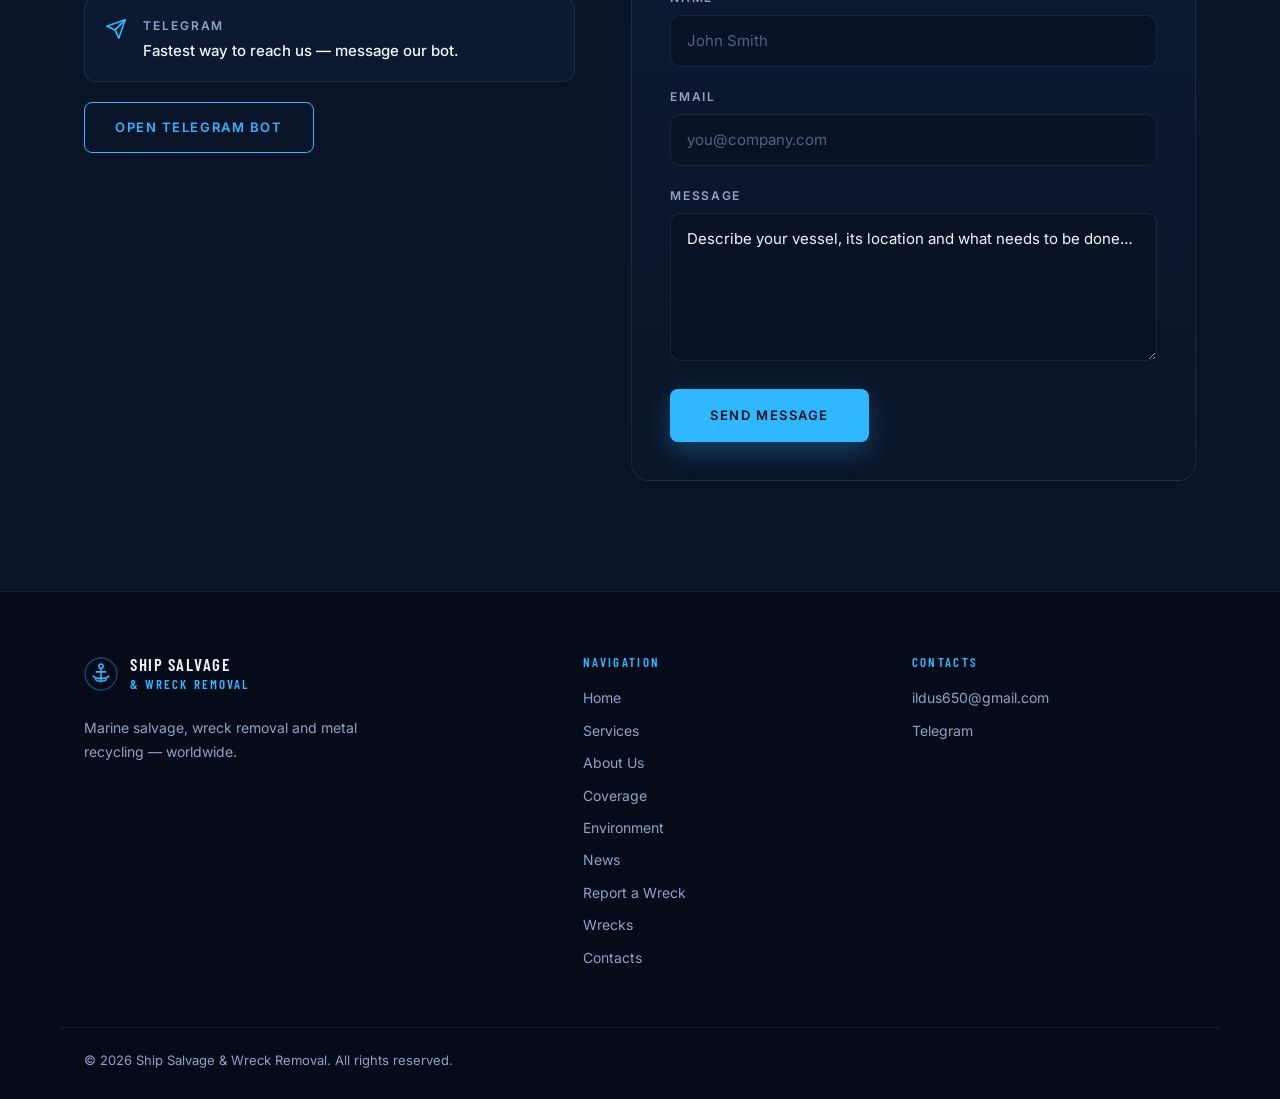
==== commit fde1bf61: "Add Environment section (wreck pollution) and Report-a-wreck form" ====
--- a/index.html
+++ b/index.html
@@ -238,6 +238,41 @@
       </div>
     </section>
 
+    <!-- ===== 3a. ENVIRONMENT ===== -->
+    <section class="section" id="eco">
+      <div class="container">
+        <p class="kicker reveal" data-i18n="eco-kicker">Environment</p>
+        <h2 class="section__title reveal" data-i18n="eco-title">Why Wreck Removal Matters</h2>
+        <p class="section__sub reveal" data-i18n="eco-sub">Sunken vessels slowly leak fuel, oil and cargo into the water for decades. Removing a wreck is environmental protection.</p>
+
+        <div class="cards">
+          <article class="card reveal">
+            <div class="card__icon" aria-hidden="true"><img src="img/icons/droplet.png" alt=""></div>
+            <h3 class="card__title" data-i18n="eco-1-title">Oil &amp; Fuel Leaks</h3>
+            <p class="card__text" data-i18n="eco-1-desc">Corroded tanks keep leaking — a single wreck can poison the sea for decades.</p>
+          </article>
+          <article class="card reveal">
+            <div class="card__icon" aria-hidden="true"><img src="img/icons/skullcrossbones.png" alt=""></div>
+            <h3 class="card__title" data-i18n="eco-2-title">Hazardous Cargo</h3>
+            <p class="card__text" data-i18n="eco-2-desc">Chemicals, batteries and munitions on board break down and contaminate the water.</p>
+          </article>
+          <article class="card reveal">
+            <div class="card__icon" aria-hidden="true"><img src="img/icons/fish.png" alt=""></div>
+            <h3 class="card__title" data-i18n="eco-3-title">Habitat Destruction</h3>
+            <p class="card__text" data-i18n="eco-3-desc">A collapsing hull crushes reefs and bottom life, destroying fish habitats.</p>
+          </article>
+          <article class="card reveal">
+            <div class="card__icon" aria-hidden="true"><img src="img/icons/trash.png" alt=""></div>
+            <h3 class="card__title" data-i18n="eco-4-title">Debris &amp; Microplastics</h3>
+            <p class="card__text" data-i18n="eco-4-desc">Hull and cargo fragments become marine litter and microplastics for centuries.</p>
+          </article>
+        </div>
+
+        <p class="eco__cta reveal"><span data-i18n="eco-cta">Removing a wreck is environmental protection.</span>
+          <a href="#contacts" class="btn btn--primary" data-i18n="eco-cta-btn">Talk to Us</a></p>
+      </div>
+    </section>
+
     <!-- ===== 3b. COVERAGE / MAP ===== -->
     <section class="section" id="coverage">
       <div class="container">
@@ -255,6 +290,51 @@
         <h2 class="cta__title" data-i18n="cta-title">Have a Vessel to Raise or Remove?</h2>
         <p class="cta__sub" data-i18n="cta-sub">Tell us about your project — we respond within 24 hours.</p>
         <a href="#contacts" class="btn btn--primary btn--lg" data-i18n="cta-btn">Get a Quote</a>
+      </div>
+    </section>
+
+    <!-- ===== 4a. REPORT ===== -->
+    <section class="section section--alt" id="report">
+      <div class="container report">
+        <div class="report__info reveal">
+          <p class="kicker" data-i18n="report-kicker">Report a Sunken Object</p>
+          <h2 class="section__title" data-i18n="report-title">Help Us Find Wrecks</h2>
+          <p class="section__sub" data-i18n="report-sub">Know a sunken vessel or object? Send us its location — we will assess and act.</p>
+          <ul class="report__list">
+            <li data-i18n="report-pt1">Coordinates, port or region</li>
+            <li data-i18n="report-pt2">Approximate size and type of the object</li>
+            <li data-i18n="report-pt3">Any details — photos welcome</li>
+          </ul>
+          <p class="report__note" data-i18n="report-note">Every report is reviewed. Anonymous reports are welcome too.</p>
+        </div>
+
+        <div class="contacts__form report__form reveal">
+          <h3 class="form__title" data-i18n="report-form-title">Send a Report</h3>
+          <form id="report-form" novalidate>
+            <div class="form__field">
+              <label for="r-name" data-i18n="report-name-label">Name (optional)</label>
+              <input type="text" id="r-name" name="name" autocomplete="name"
+                     data-i18n="report-name-ph" placeholder="Your name">
+            </div>
+            <div class="form__field">
+              <label for="r-contact" data-i18n="report-contact-label">Contact (email or phone)</label>
+              <input type="text" id="r-contact" name="contact" autocomplete="email" required
+                     data-i18n="report-contact-ph" placeholder="you@mail.com or phone">
+            </div>
+            <div class="form__field">
+              <label for="r-location" data-i18n="report-loc-label">Location of the object</label>
+              <textarea id="r-location" name="location" rows="3" required
+                        data-i18n="report-loc-ph" placeholder="Port, region, coordinates, landmarks…"></textarea>
+            </div>
+            <div class="form__field">
+              <label for="r-description" data-i18n="report-desc-label">Description of the object</label>
+              <textarea id="r-description" name="description" rows="3"
+                        data-i18n="report-desc-ph" placeholder="Vessel type, size, condition…"></textarea>
+            </div>
+            <button type="submit" class="btn btn--primary btn--lg" data-i18n="report-btn">Send Report</button>
+            <p class="form__status" id="report-status" role="status" aria-live="polite" hidden></p>
+          </form>
+        </div>
       </div>
     </section>
 
@@ -336,7 +416,9 @@
         <a href="#services" class="footer__link" data-i18n="nav-services">Services</a>
         <a href="#about" class="footer__link" data-i18n="nav-about">About Us</a>
         <a href="#coverage" class="footer__link" data-i18n="nav-coverage">Coverage</a>
+        <a href="#eco" class="footer__link" data-i18n="nav-eco">Environment</a>
         <a href="#news" class="footer__link" data-i18n="nav-news">News</a>
+        <a href="#report" class="footer__link" data-i18n="nav-report">Report a Wreck</a>
         <a href="wrecks.html" class="footer__link" data-i18n="nav-wrecks">Wrecks</a>
         <a href="#contacts" class="footer__link" data-i18n="nav-contacts">Contacts</a>
       </div>
--- a/css/style.css
+++ b/css/style.css
@@ -923,6 +923,58 @@
 .news__updated span { color: var(--azure); font-weight: 600; }
 
 .news__channel { margin-top: 18px; }
+
+/* ---------- Environment ---------- */
+.card__icon img { width: 28px; height: 28px; }
+
+.eco__cta {
+  display: flex;
+  align-items: center;
+  gap: 18px;
+  margin-top: 34px;
+  font-size: 16px;
+  color: #c3d2ea;
+}
+
+@media (max-width: 768px) {
+  .eco__cta { flex-direction: column; align-items: flex-start; gap: 14px; }
+}
+
+/* ---------- Report ---------- */
+.report {
+  display: grid;
+  grid-template-columns: minmax(0, 1fr) minmax(0, 1.15fr);
+  gap: 56px;
+  align-items: start;
+}
+
+.report__list {
+  list-style: none;
+  margin: 0 0 20px;
+}
+
+.report__list li {
+  position: relative;
+  padding-left: 26px;
+  margin-bottom: 10px;
+  color: #c3d2ea;
+  font-size: 15px;
+}
+
+.report__list li::before {
+  content: '+';
+  position: absolute;
+  left: 0;
+  top: 0;
+  color: var(--azure);
+  font-weight: 700;
+}
+
+.report__note { font-size: 12.5px; color: var(--muted); }
+
+@media (max-width: 1024px) {
+  .report { grid-template-columns: 1fr; gap: 30px; }
+}
 
 .news__column { min-width: 0; }
 
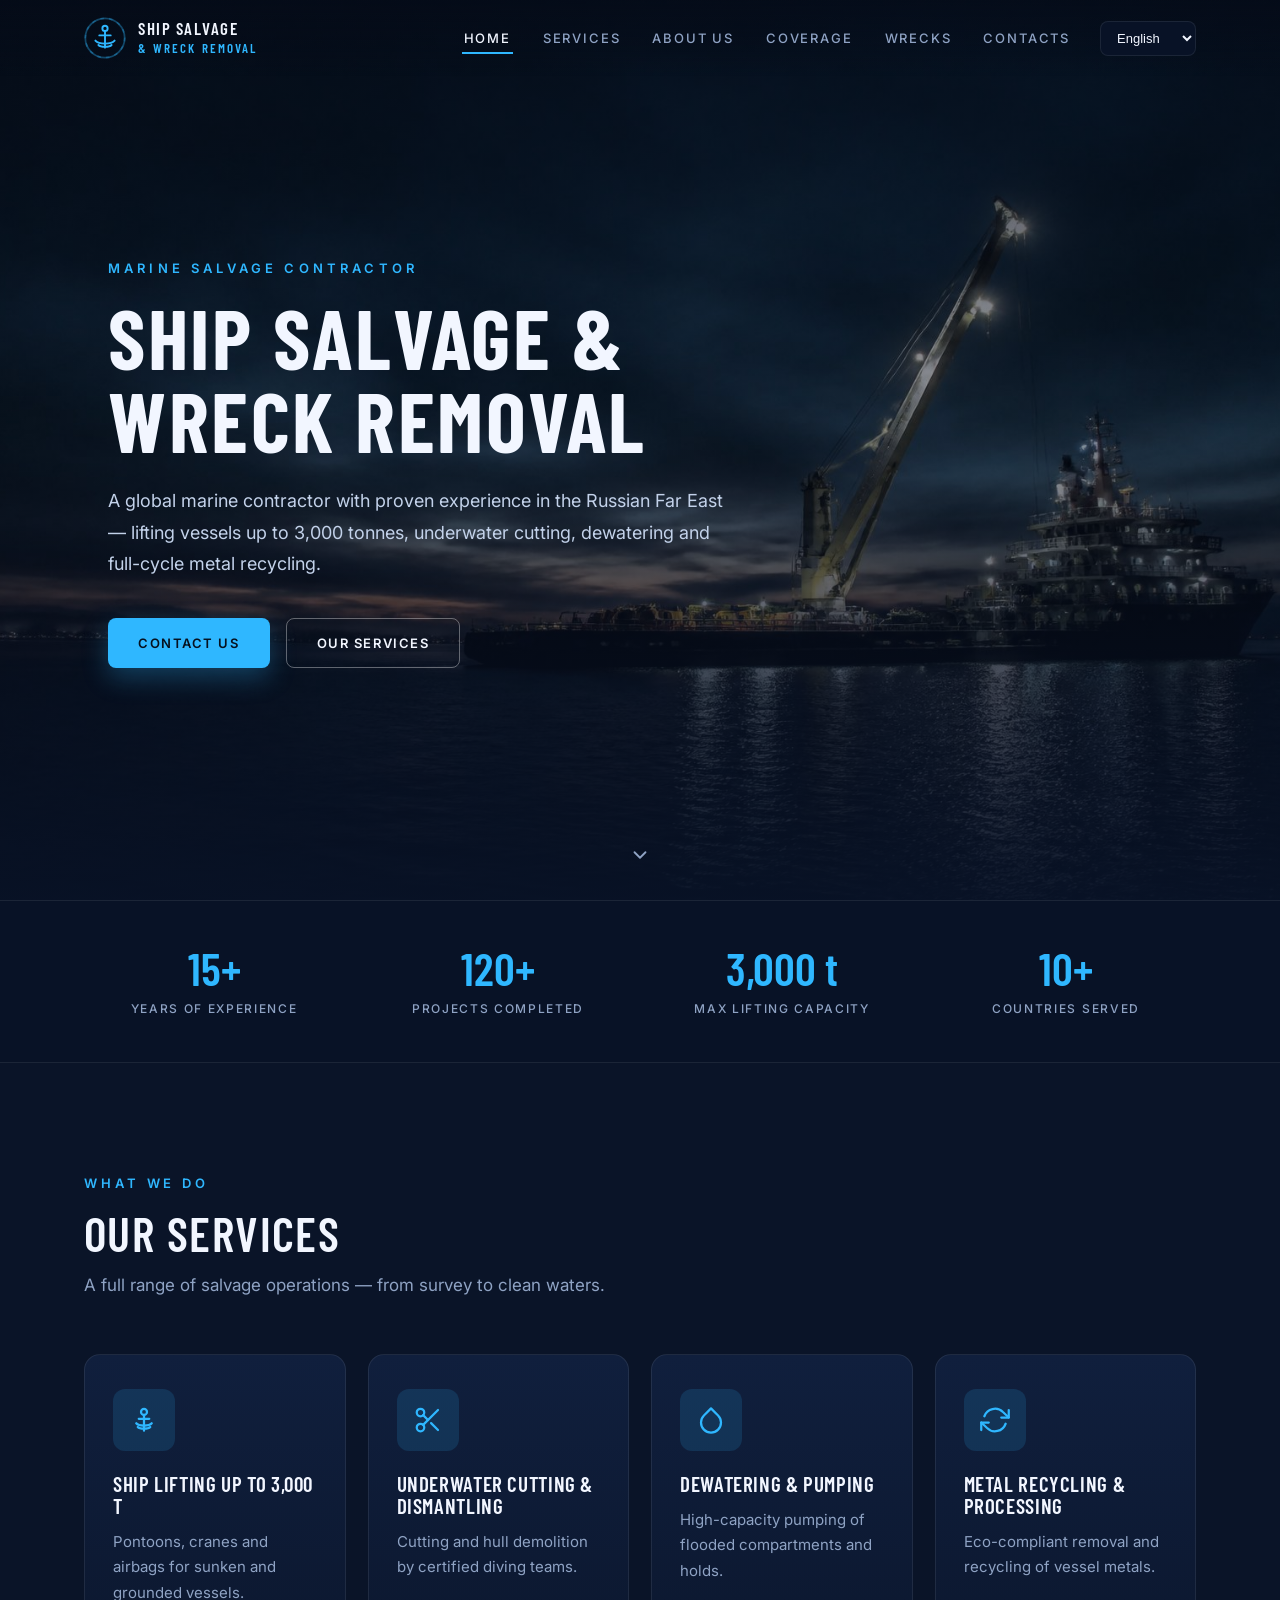
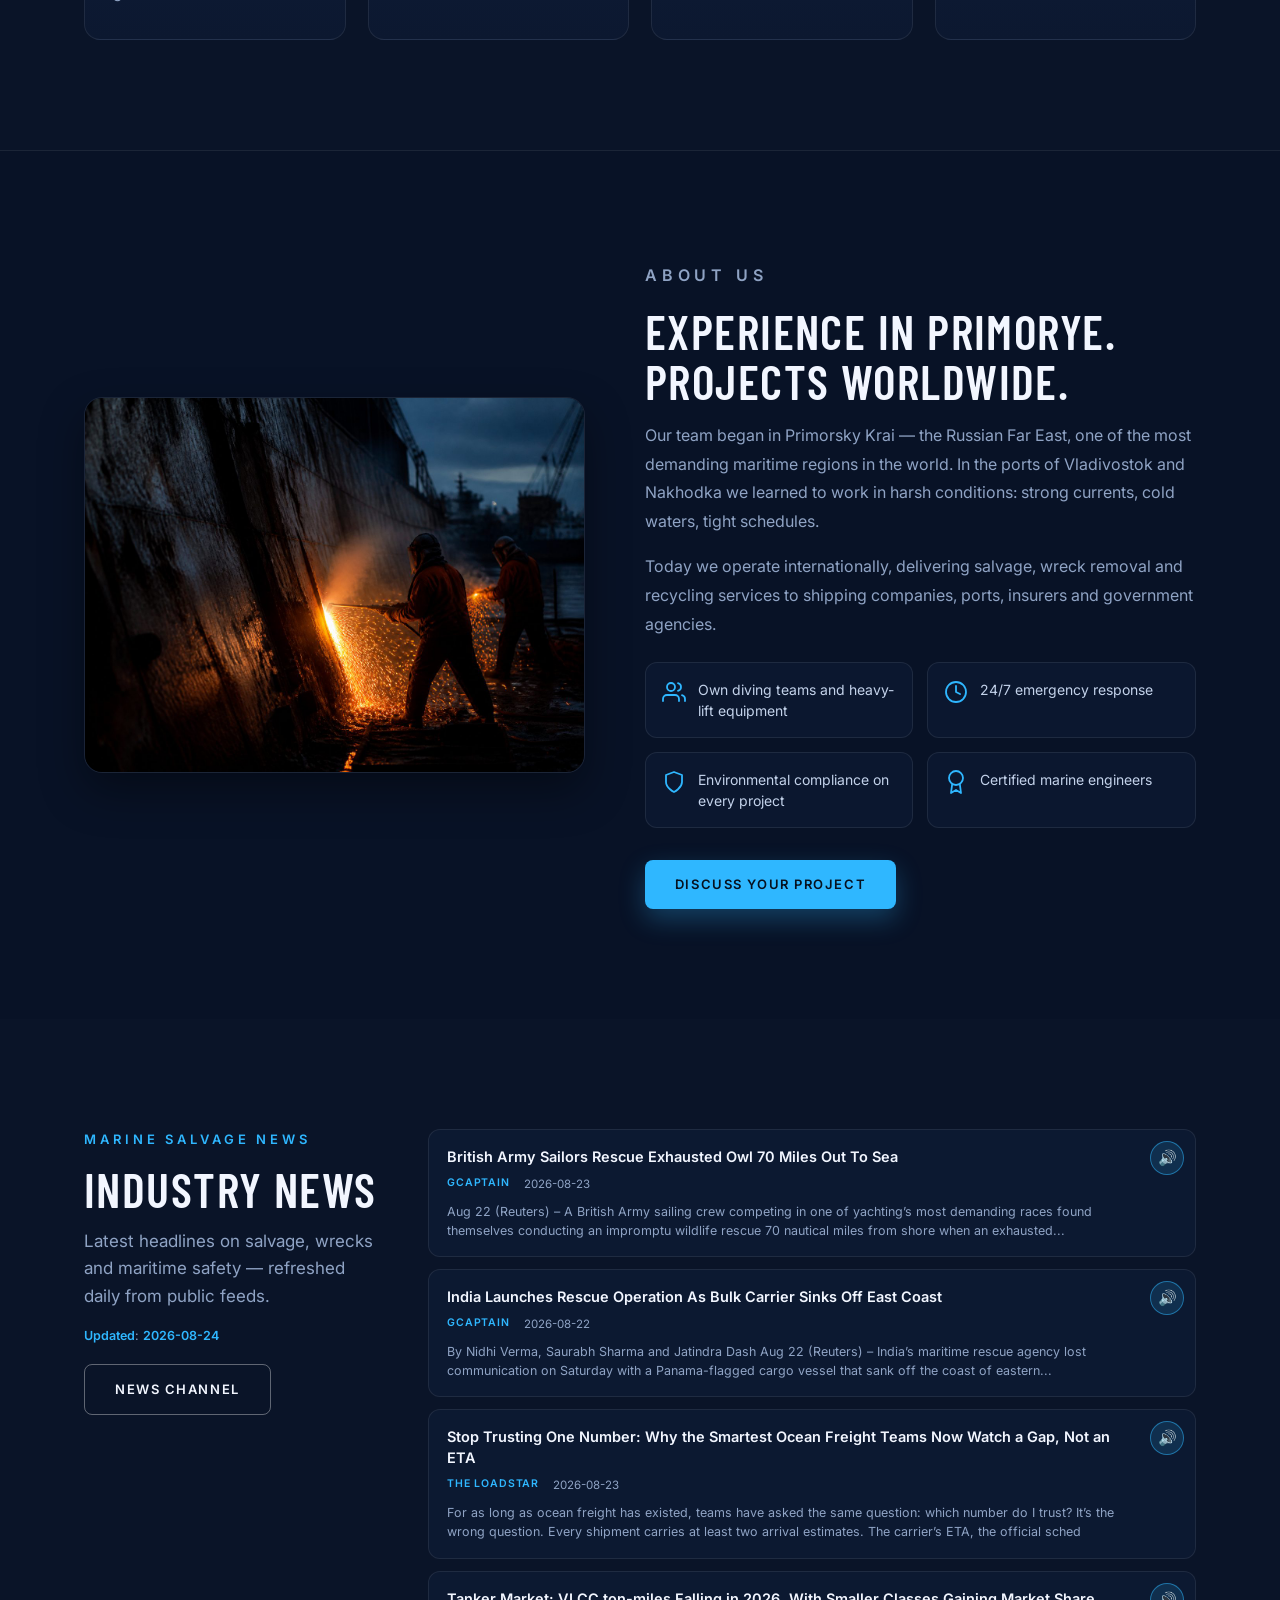
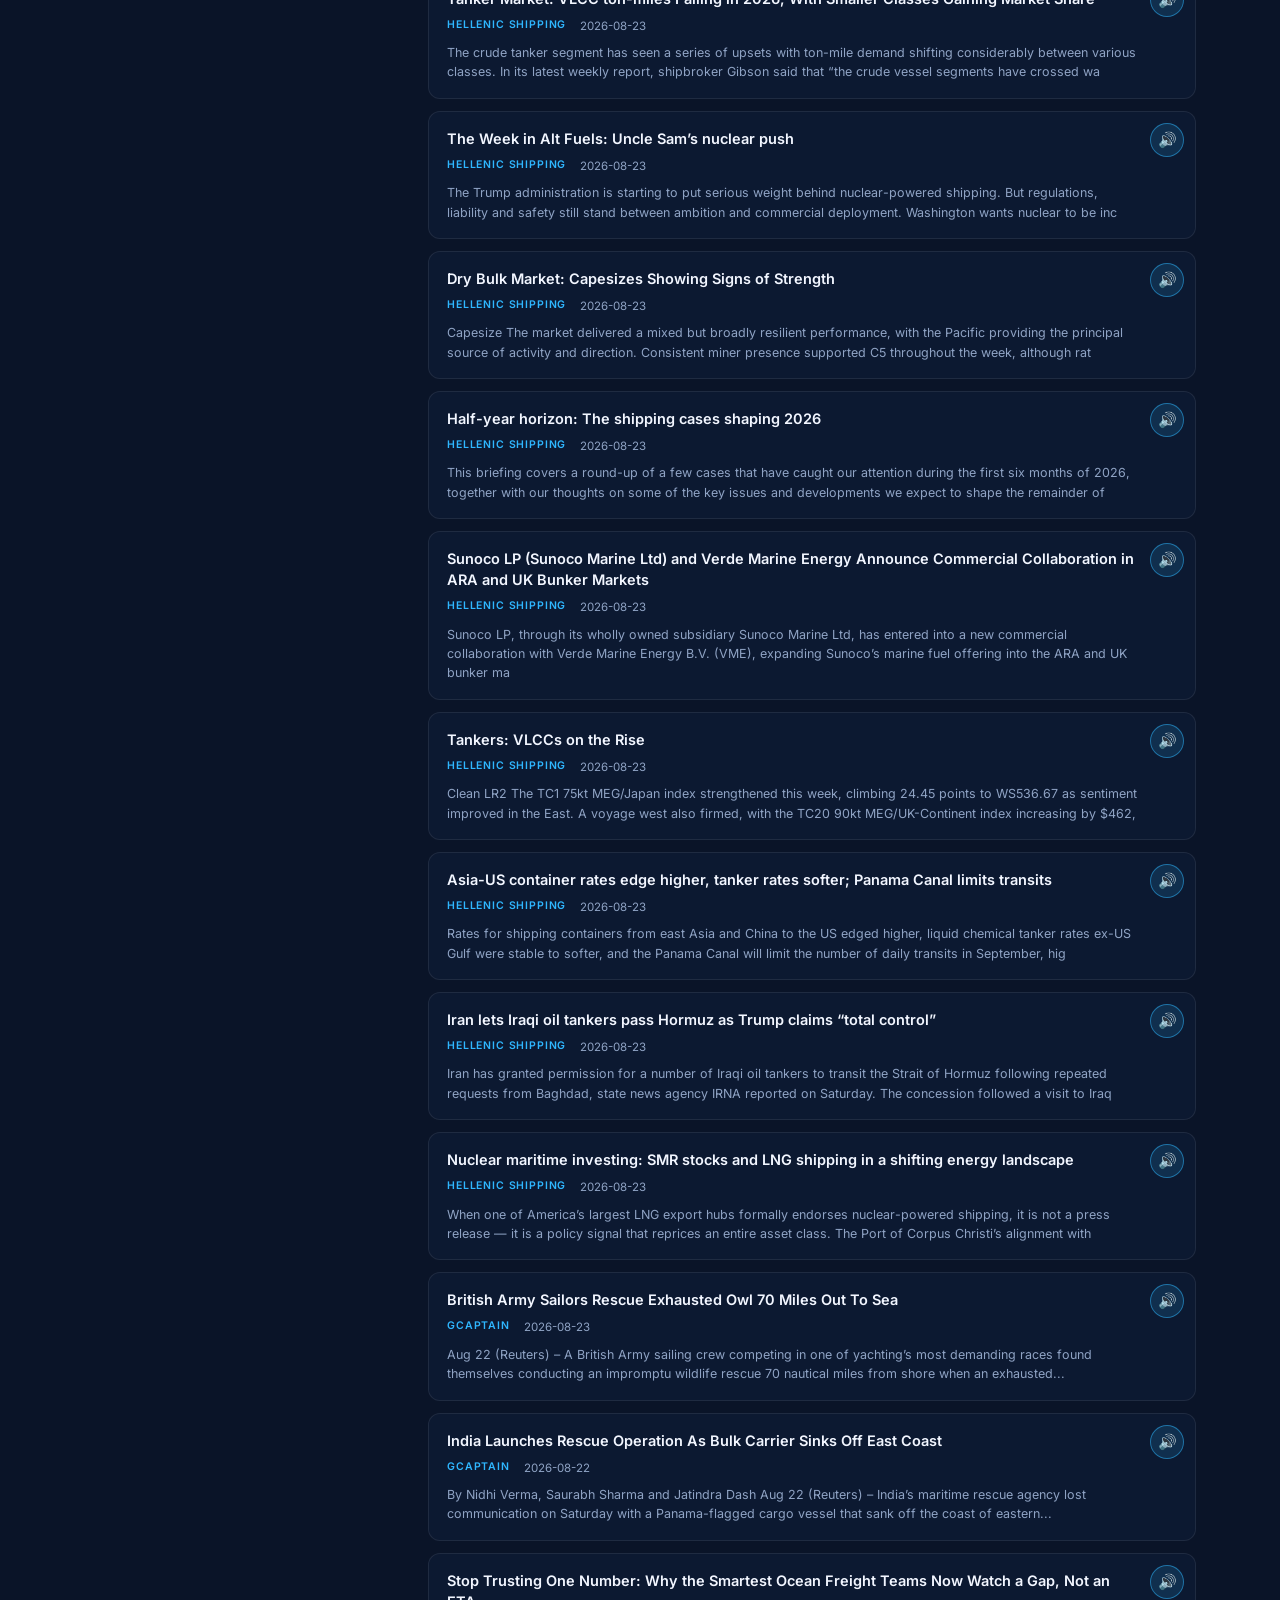
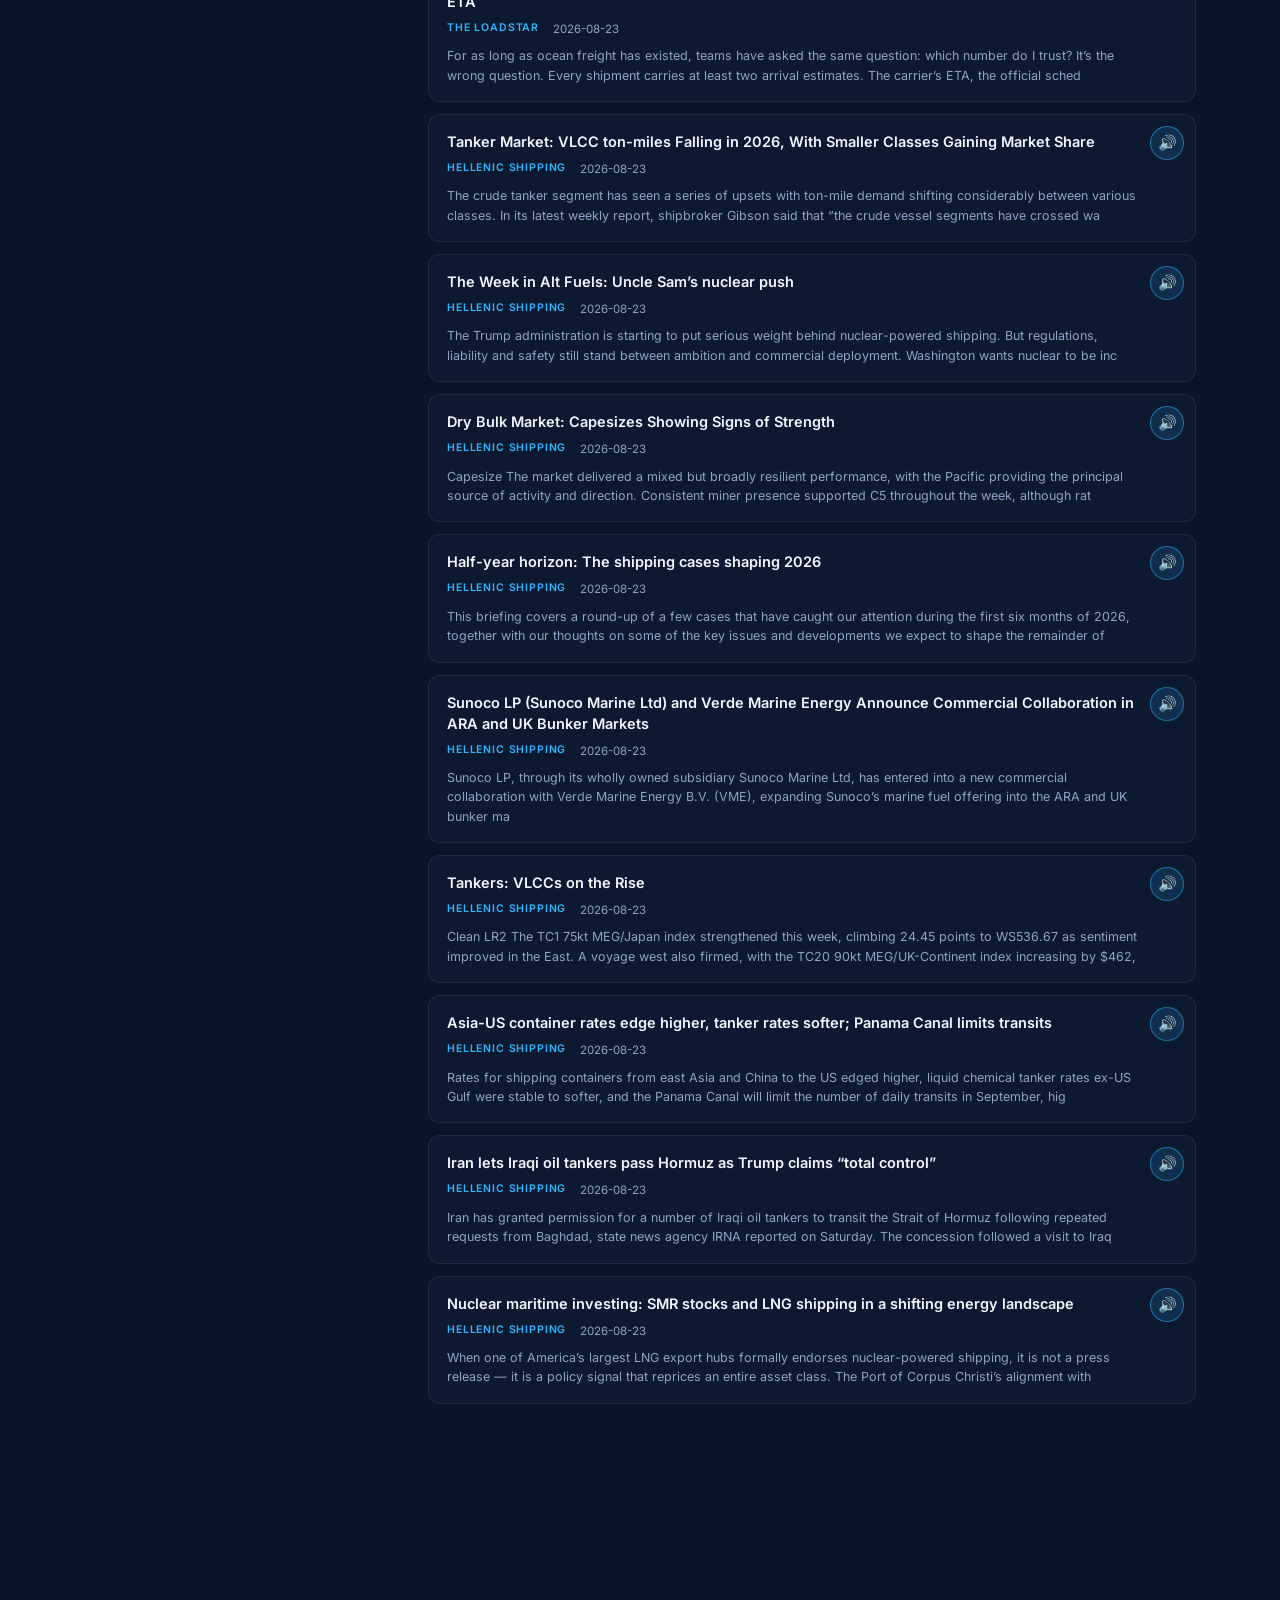
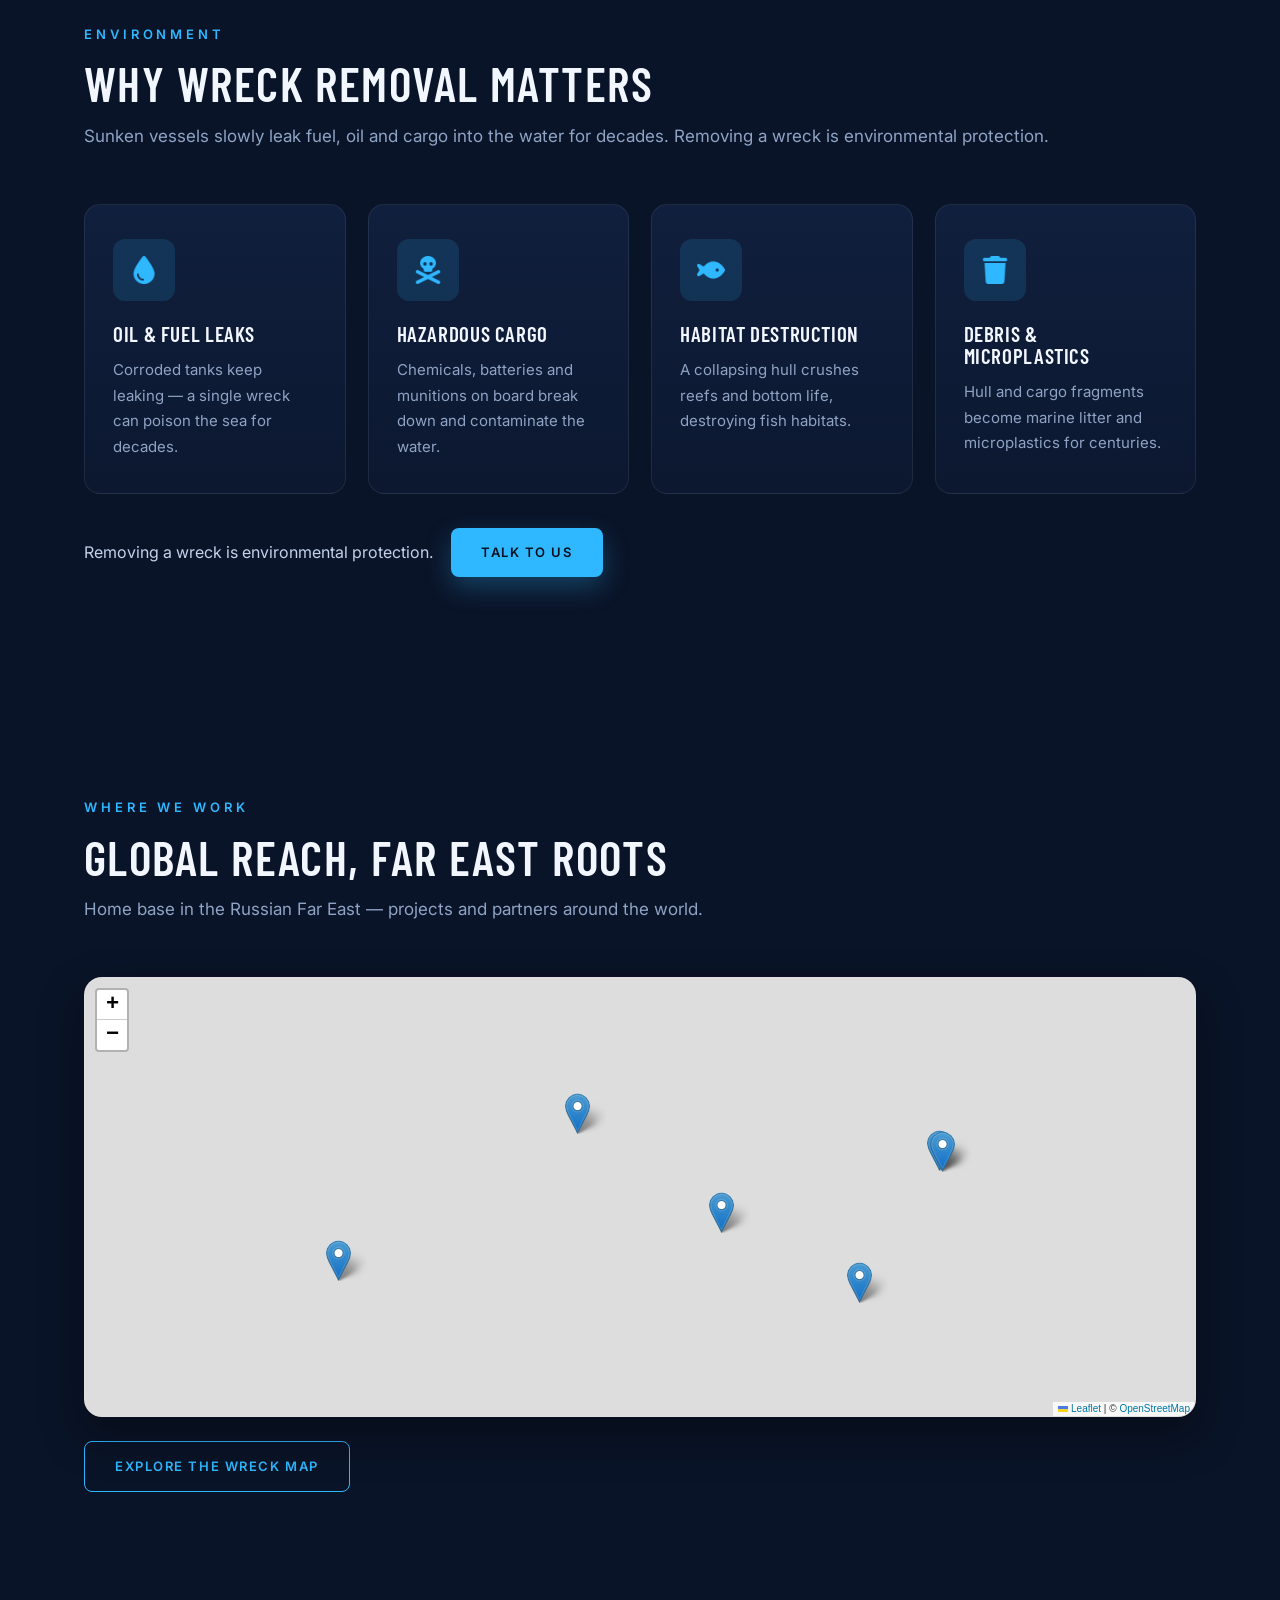
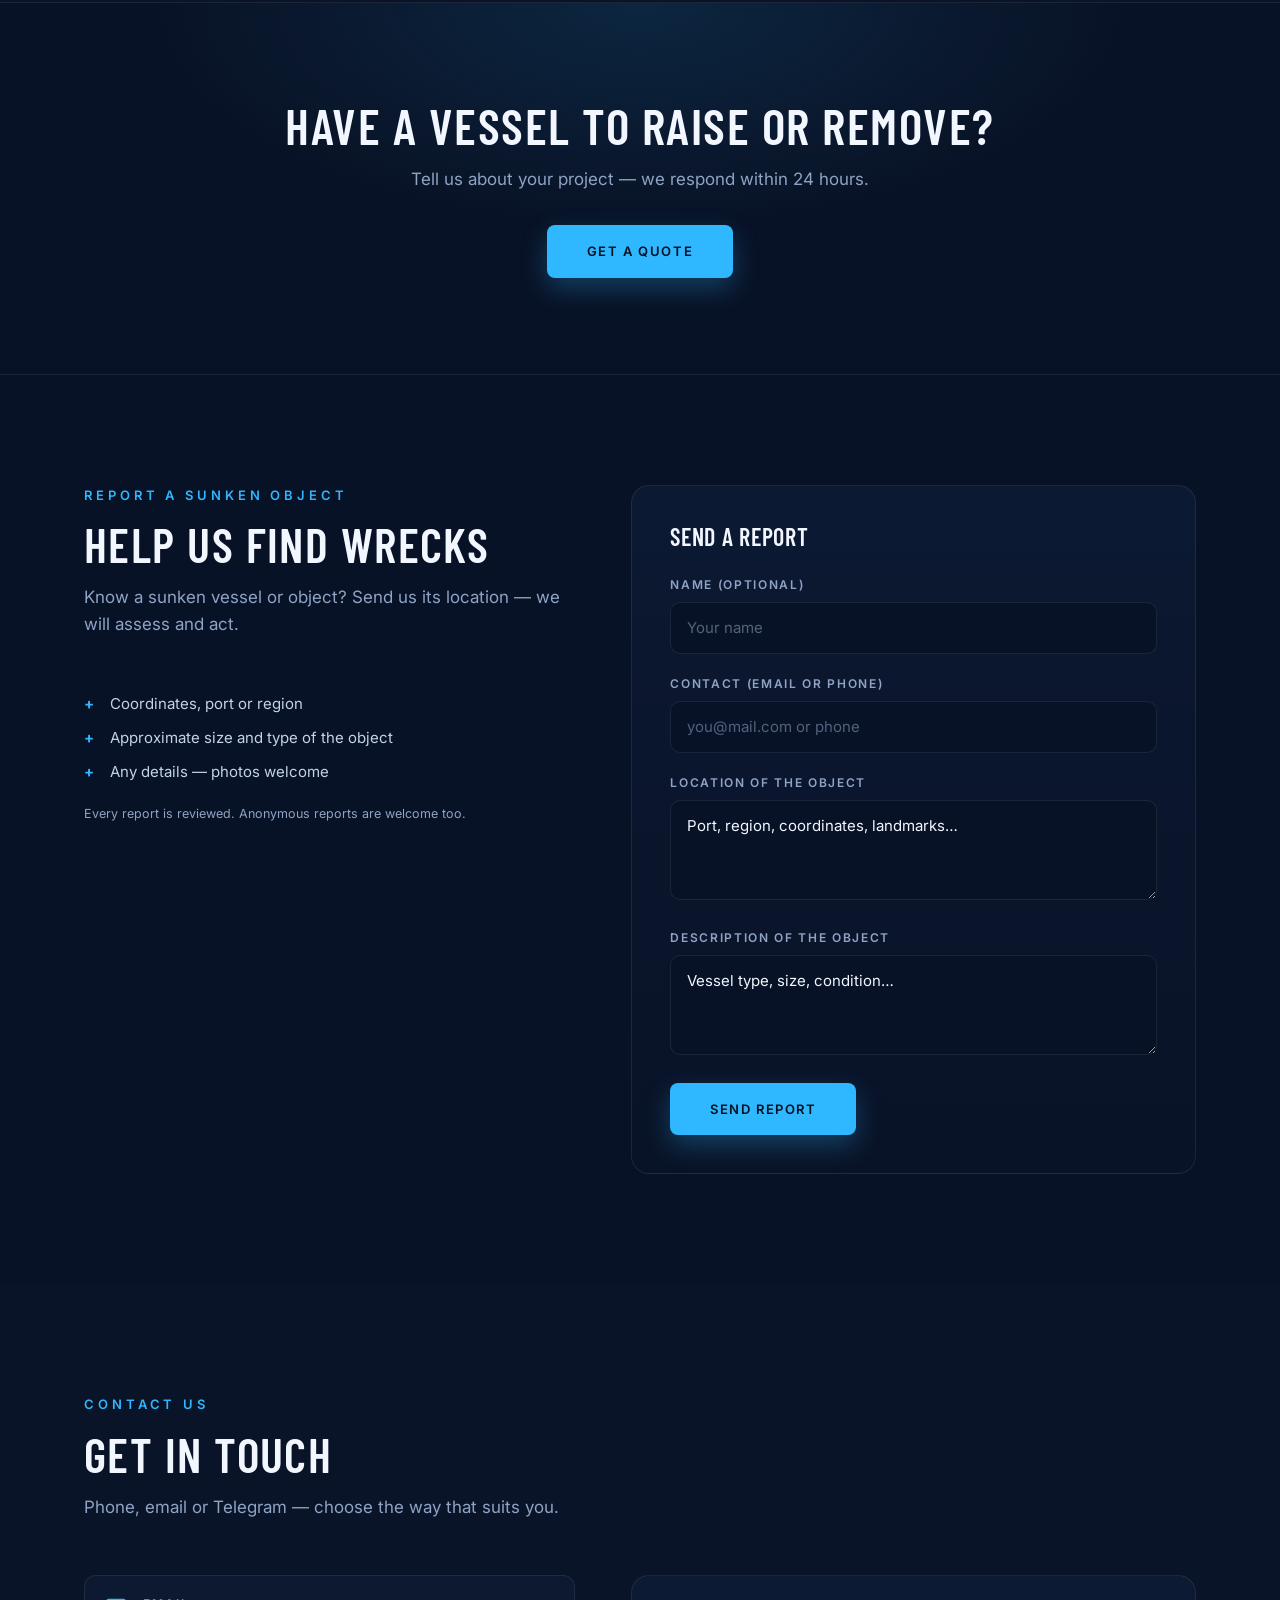
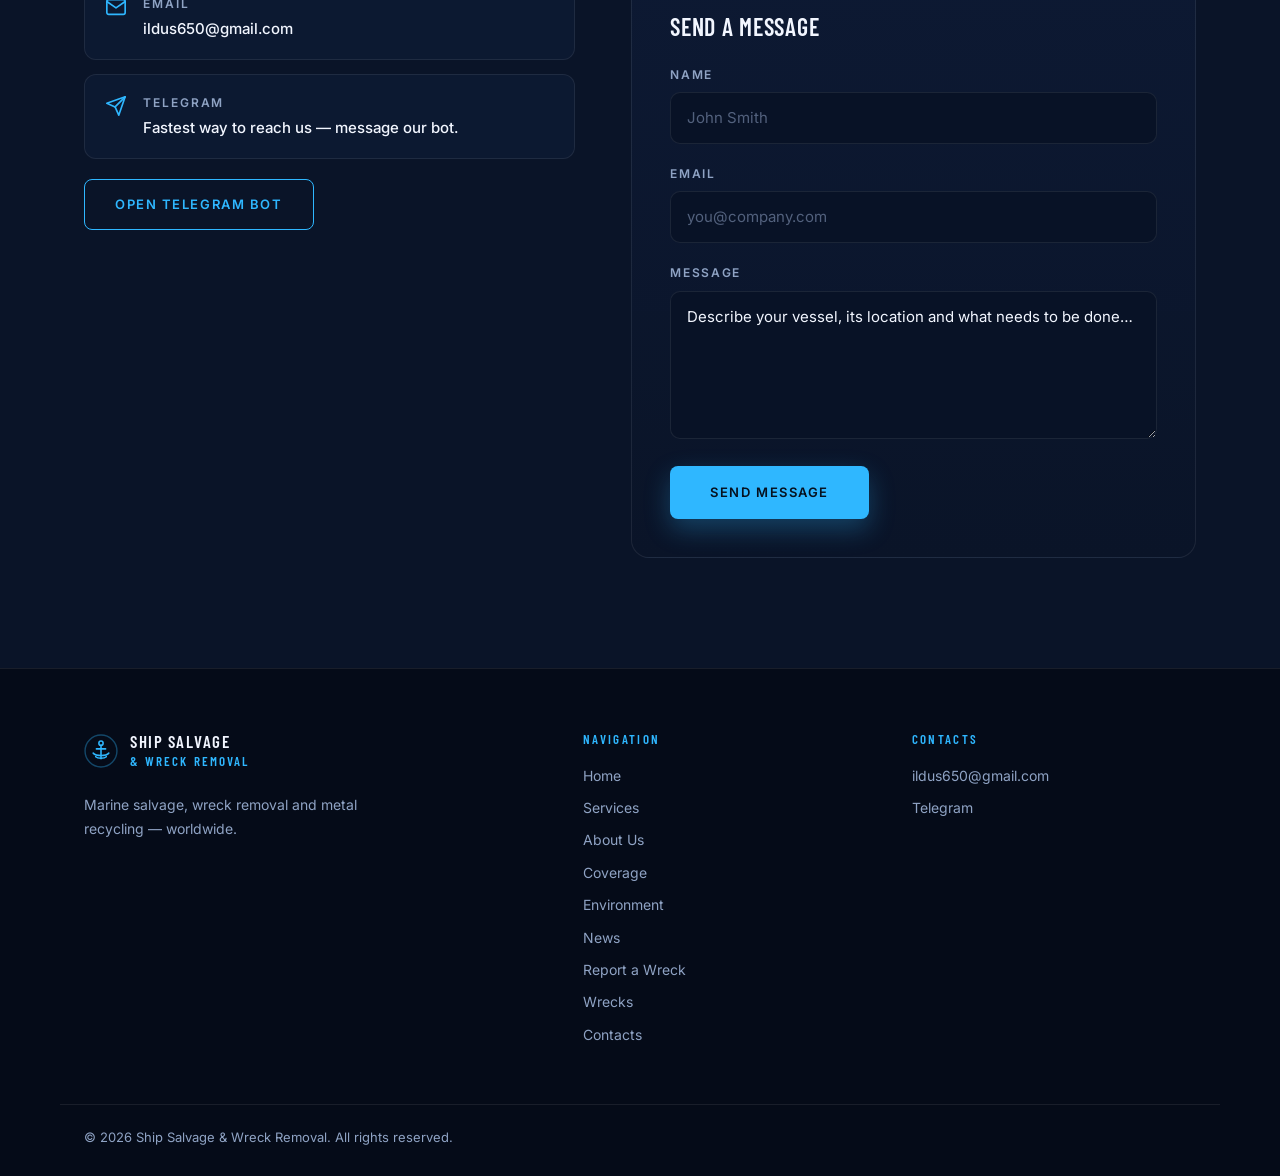
==== commit da0ec544: "Multilingual v1: 8 languages (EN/RU/CN/HI/BN/DE/FR/ES), language select, localized news per visitor " ====
--- a/index.html
+++ b/index.html
@@ -74,10 +74,16 @@
         <a href="#contacts" class="nav__link" data-i18n="nav-contacts">Contacts</a>
       </nav>
 
-      <div class="lang" role="group" aria-label="Language">
-        <button class="lang__btn" data-lang="en" type="button" aria-pressed="true">EN</button>
-        <button class="lang__btn" data-lang="ru" type="button" aria-pressed="false">RU</button>
-      </div>
+      <select id="lang-select" class="lang-select" aria-label="Language">
+        <option value="en">English</option>
+        <option value="ru">Русский</option>
+        <option value="cn">中文</option>
+        <option value="hi">हिन्दी</option>
+        <option value="bn">বাংলা</option>
+        <option value="de">Deutsch</option>
+        <option value="fr">Français</option>
+        <option value="es">Español</option>
+      </select>
 
       <button class="burger" id="burger" type="button" aria-expanded="false" aria-controls="nav" data-i18n-aria="aria-menu">
         <span></span><span></span><span></span>
@@ -434,6 +440,8 @@
   </footer>
 
   <script src="vendor/leaflet/leaflet.js" defer></script>
+  <script src="js/i18n.js" defer></script>
+  <script src="js/tg-notify.js" defer></script>
   <script src="js/main.js" defer></script>
   <script src="js/news.js" defer></script>
 </body>
--- a/css/style.css
+++ b/css/style.css
@@ -203,28 +203,24 @@
 .nav__link:hover::after { transform: scaleX(1); }
 
 /* Language switcher */
-.lang {
-  display: flex;
-  border: 1px solid var(--line);
+.lang-select {
+  background: var(--navy-900);
+  border: 1px solid var(--line);
+  color: var(--white);
+  padding: 8px 12px;
   border-radius: 8px;
-  overflow: hidden;
-}
-
-.lang__btn {
-  padding: 7px 13px;
-  font-size: 12px;
-  font-weight: 600;
-  letter-spacing: 0.1em;
-  color: var(--muted);
-  transition: background 0.2s ease, color 0.2s ease;
-}
-
-.lang__btn:hover { color: var(--white); }
-
-.lang__btn.is-active {
-  background: var(--azure);
-  color: #06111f;
-}
+  font-size: 13px;
+  cursor: pointer;
+  transition: border-color 0.2s ease, box-shadow 0.2s ease;
+}
+
+.lang-select:focus {
+  outline: none;
+  border-color: var(--azure);
+  box-shadow: 0 0 0 3px var(--azure-soft);
+}
+
+.lang-select option { background: var(--navy-900); color: var(--white); }
 
 /* Burger */
 .burger {
@@ -986,12 +982,38 @@
   margin: 0;
 }
 
+.news-item-wrap { position: relative; }
+
+.news-listen-btn {
+  position: absolute;
+  top: 12px;
+  right: 12px;
+  z-index: 2;
+  width: 34px;
+  height: 34px;
+  border-radius: 50%;
+  background: var(--azure-soft);
+  border: 1px solid rgba(47, 183, 255, 0.5);
+  color: var(--azure);
+  font-size: 15px;
+  display: flex;
+  align-items: center;
+  justify-content: center;
+  cursor: pointer;
+  transition: background 0.2s ease, transform 0.2s ease;
+}
+
+.news-listen-btn:hover {
+  background: rgba(47, 183, 255, 0.3);
+  transform: scale(1.08);
+}
+
 .news-item {
   display: block;
   border: 1px solid var(--line);
   border-radius: 12px;
   background: rgba(16, 31, 61, 0.45);
-  padding: 16px 18px;
+  padding: 16px 56px 16px 18px;
   transition: border-color 0.2s ease, background 0.2s ease;
 }
 
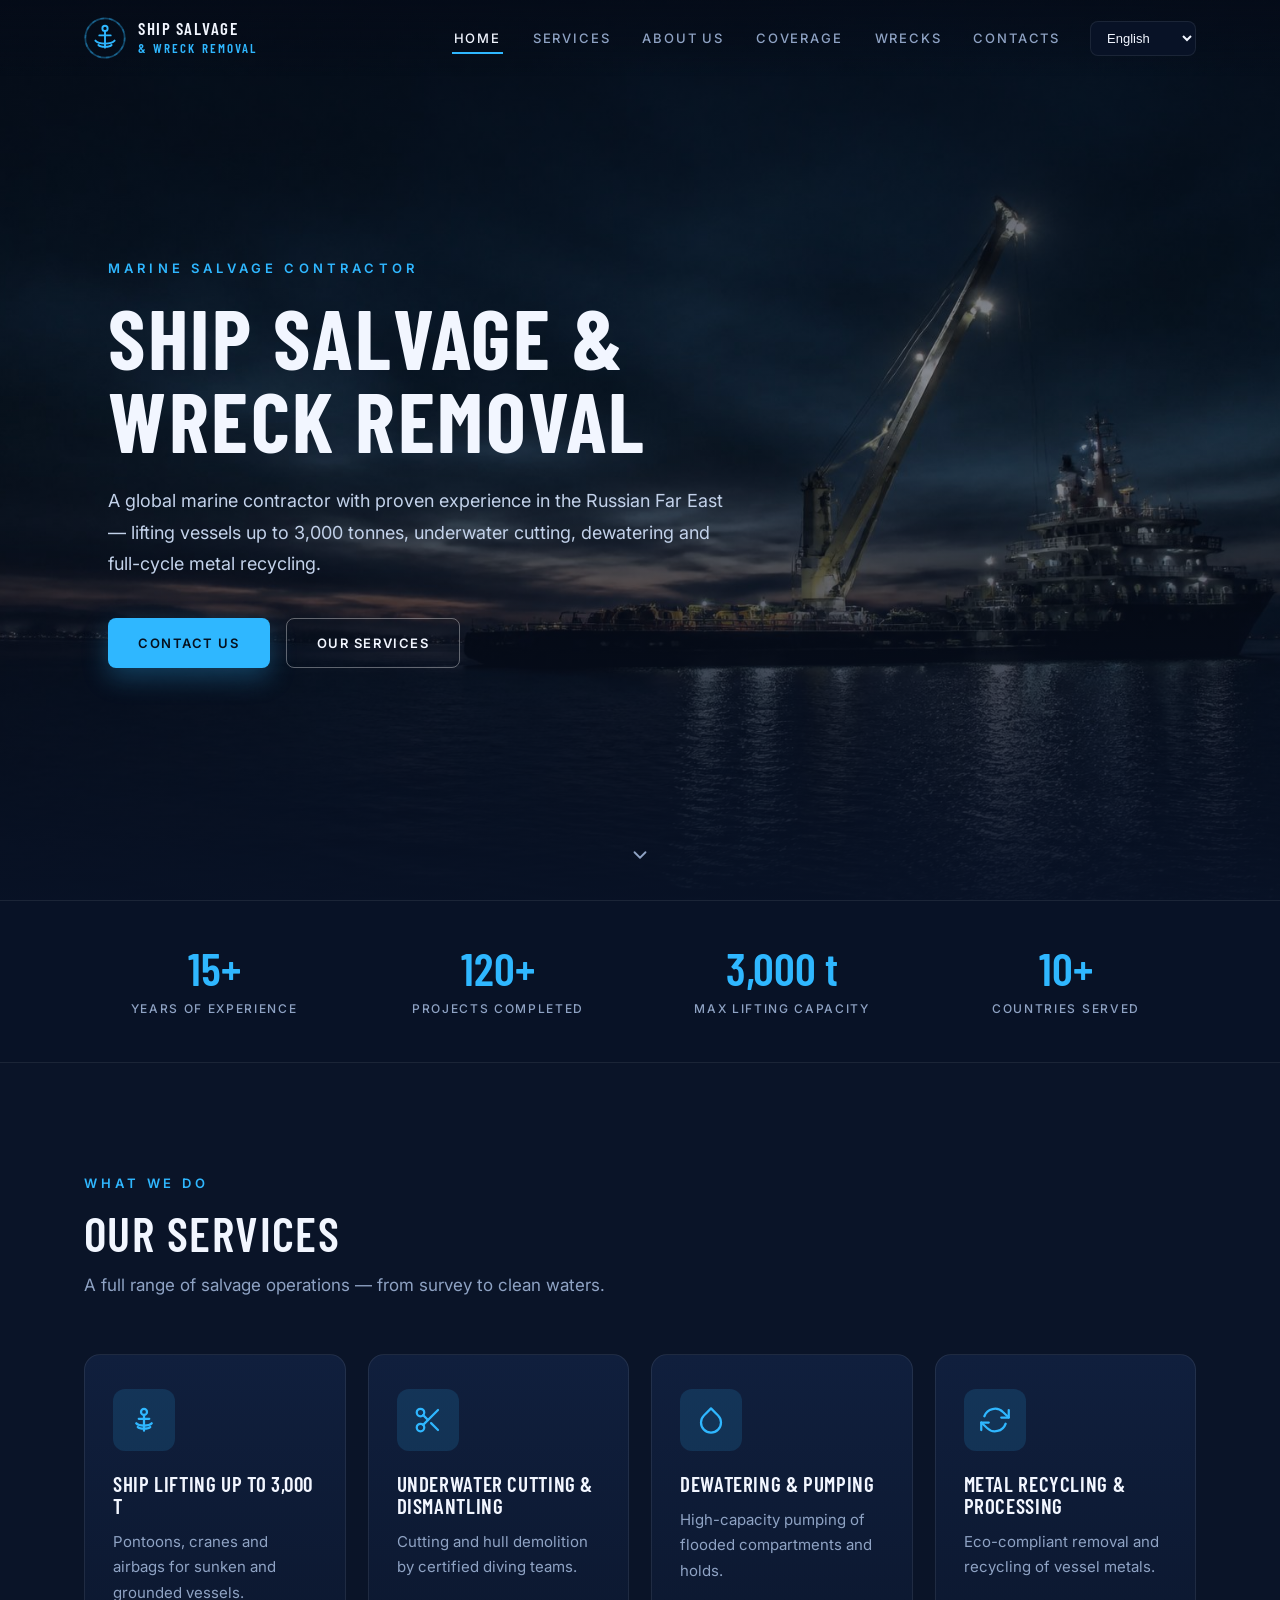
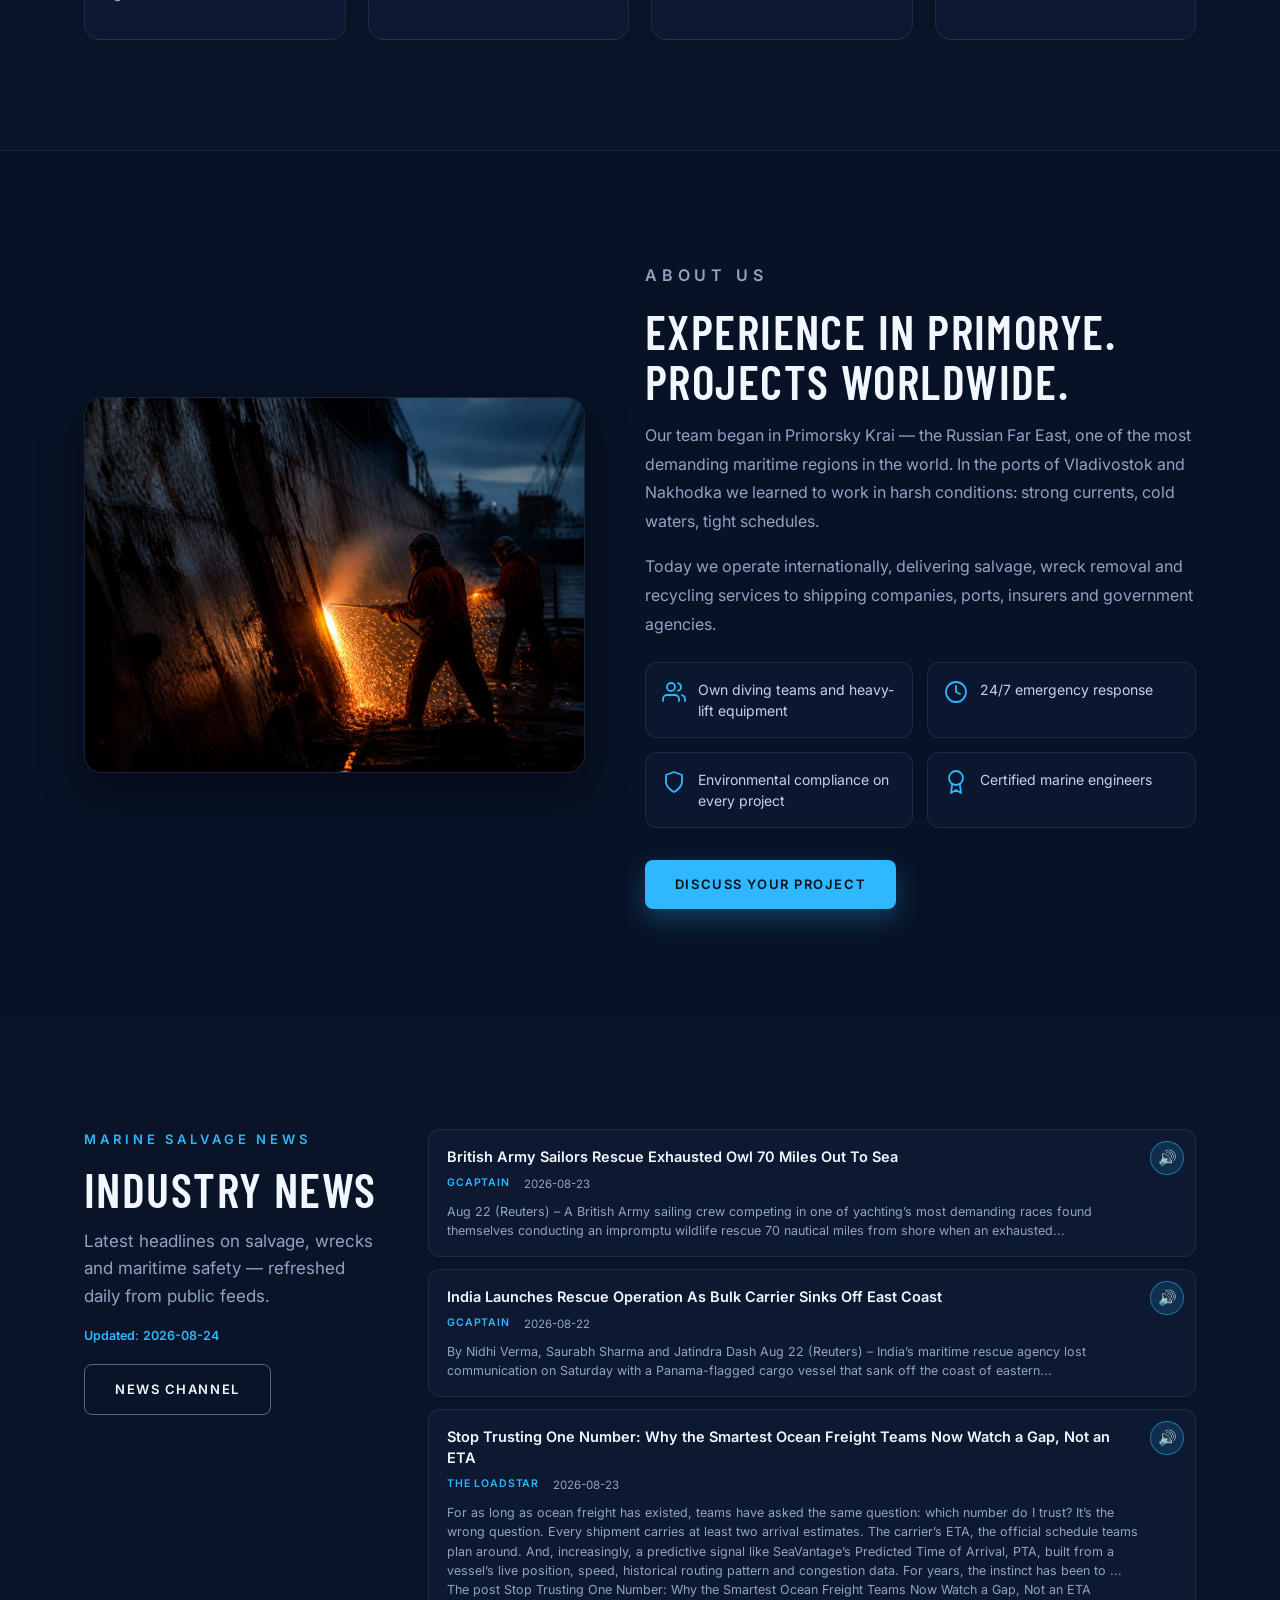
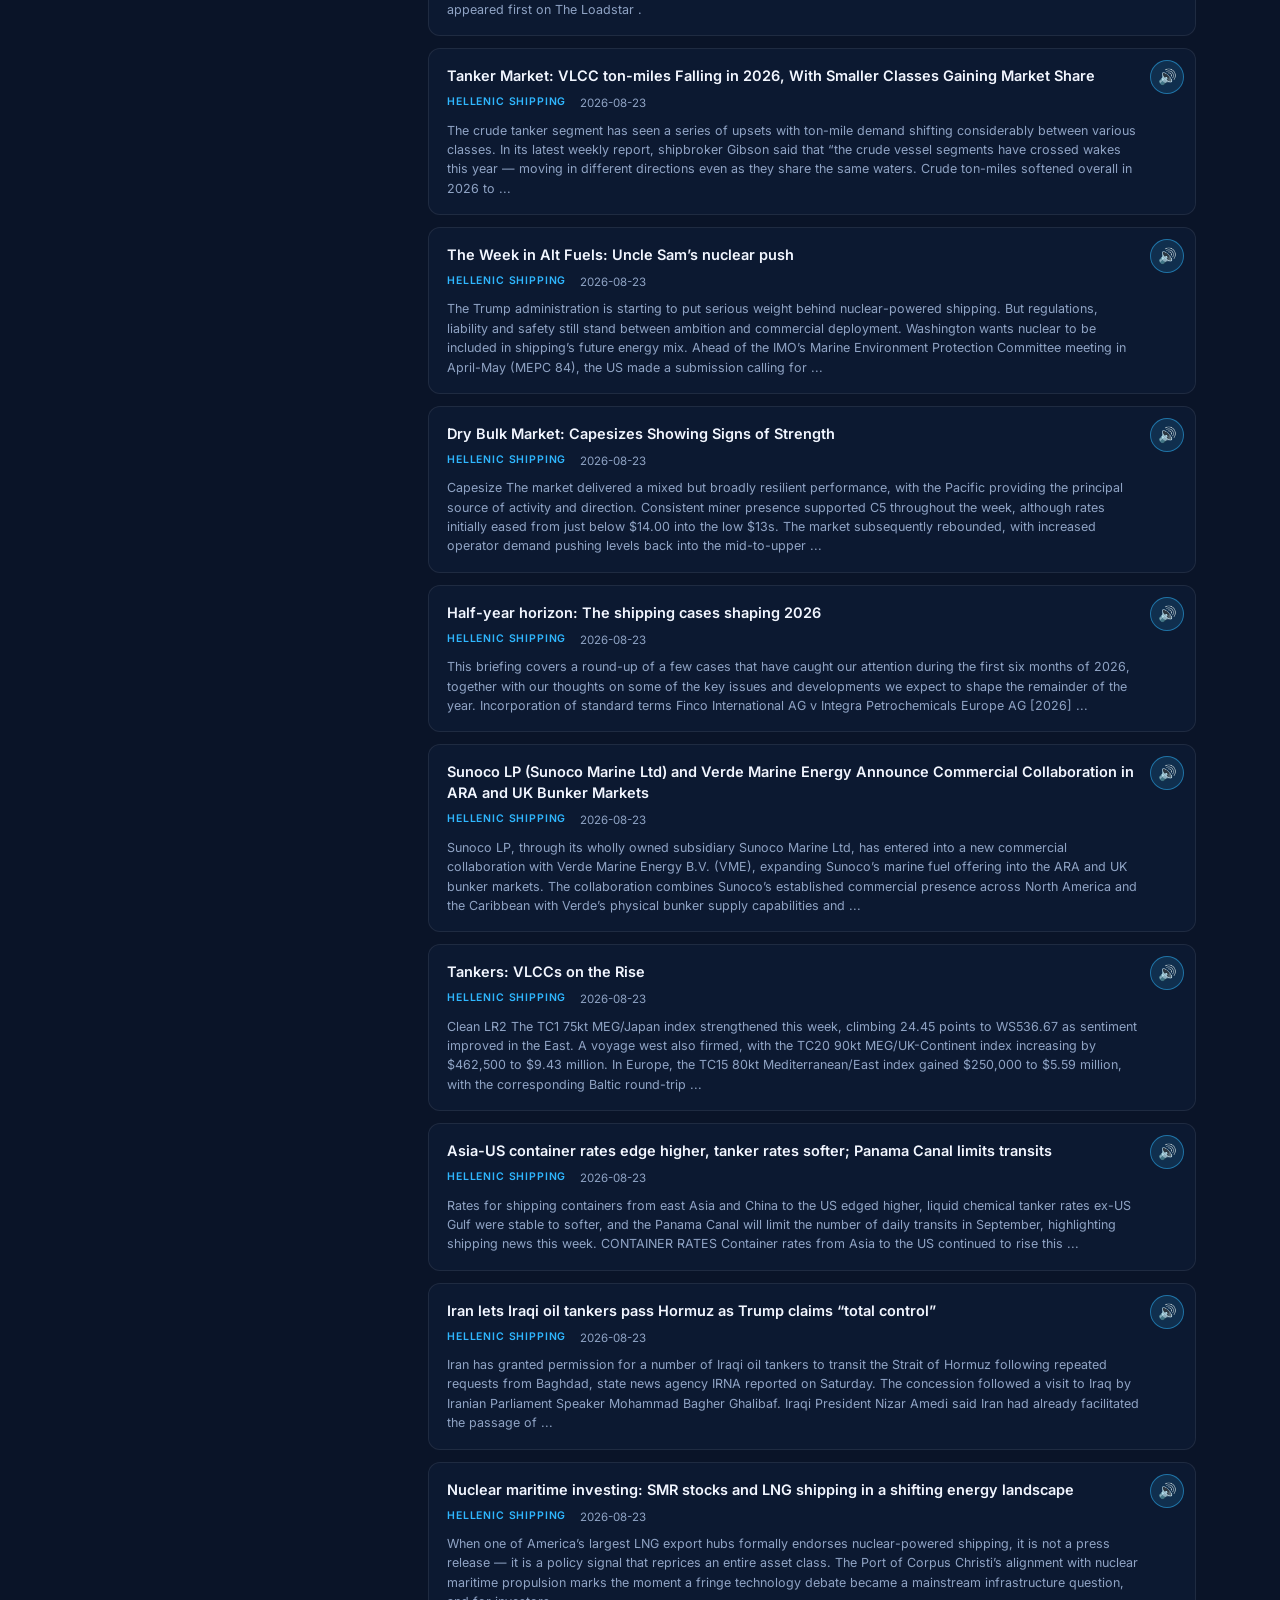
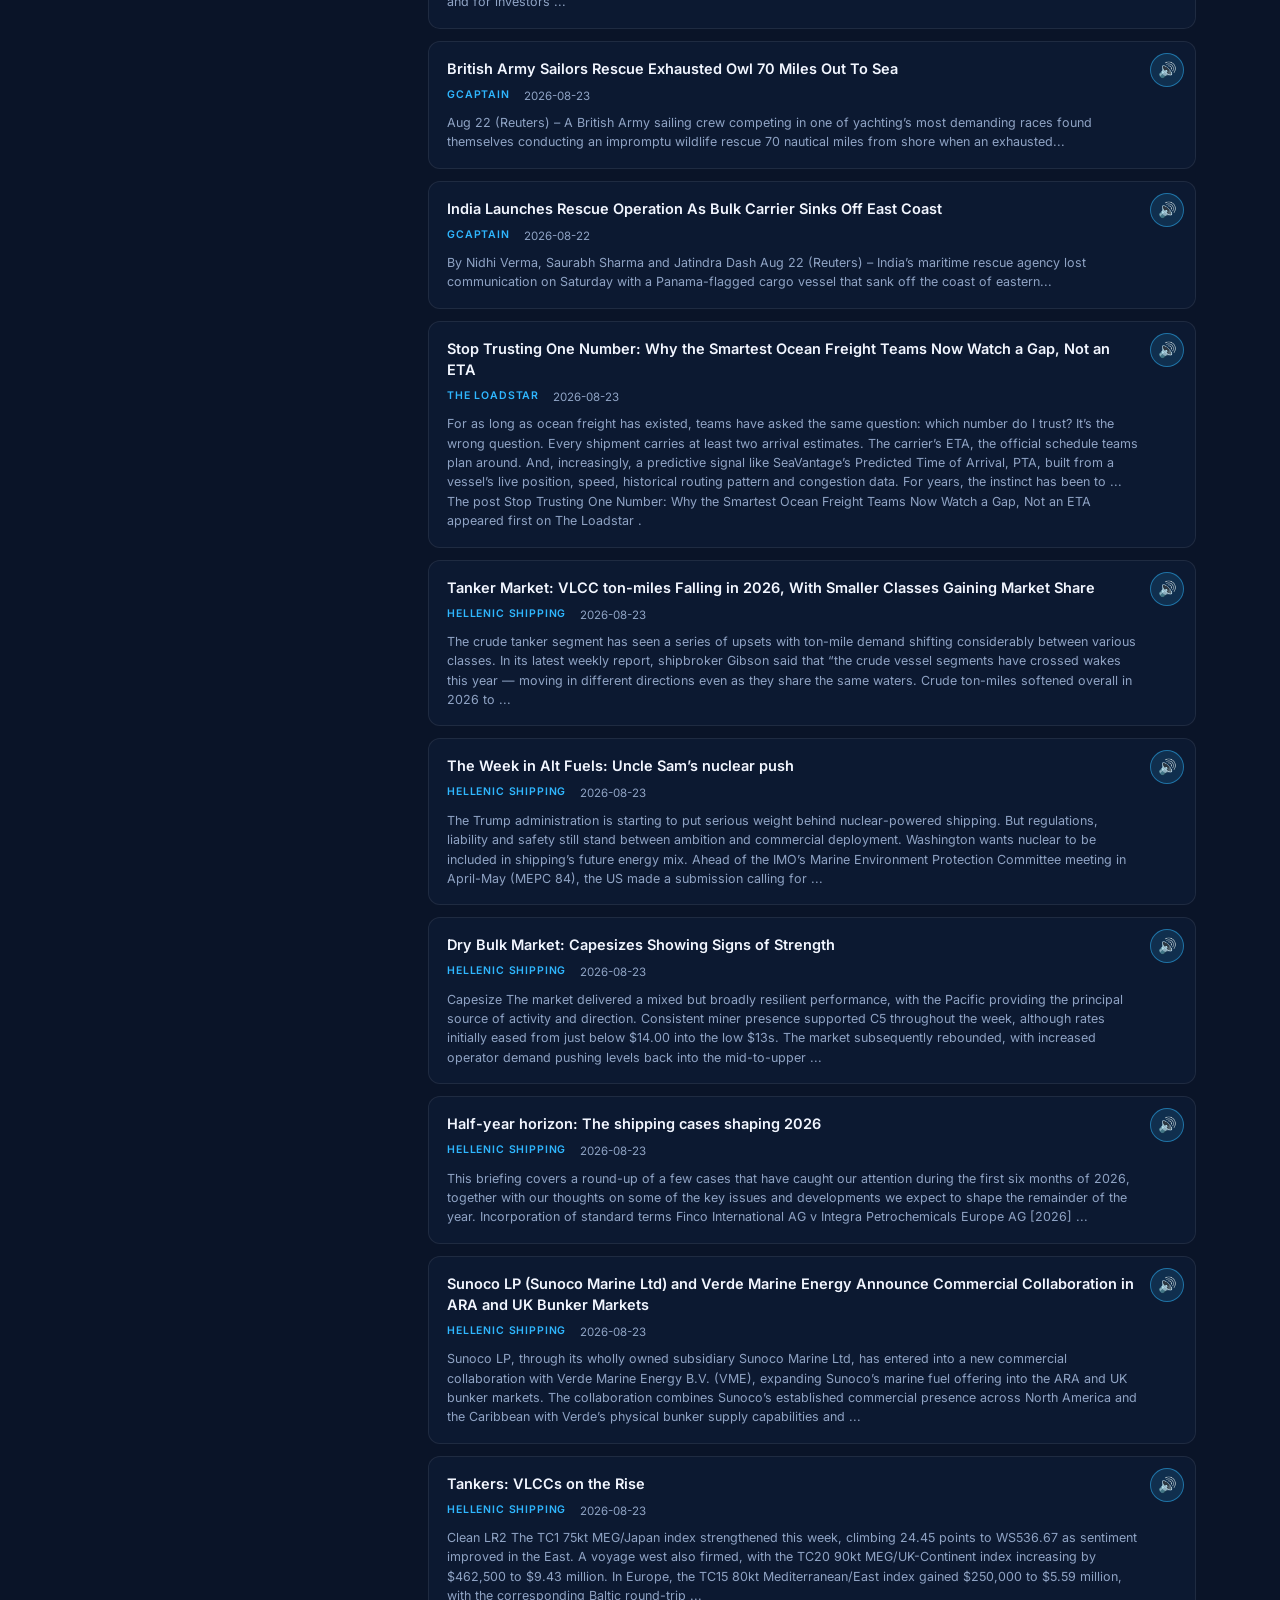
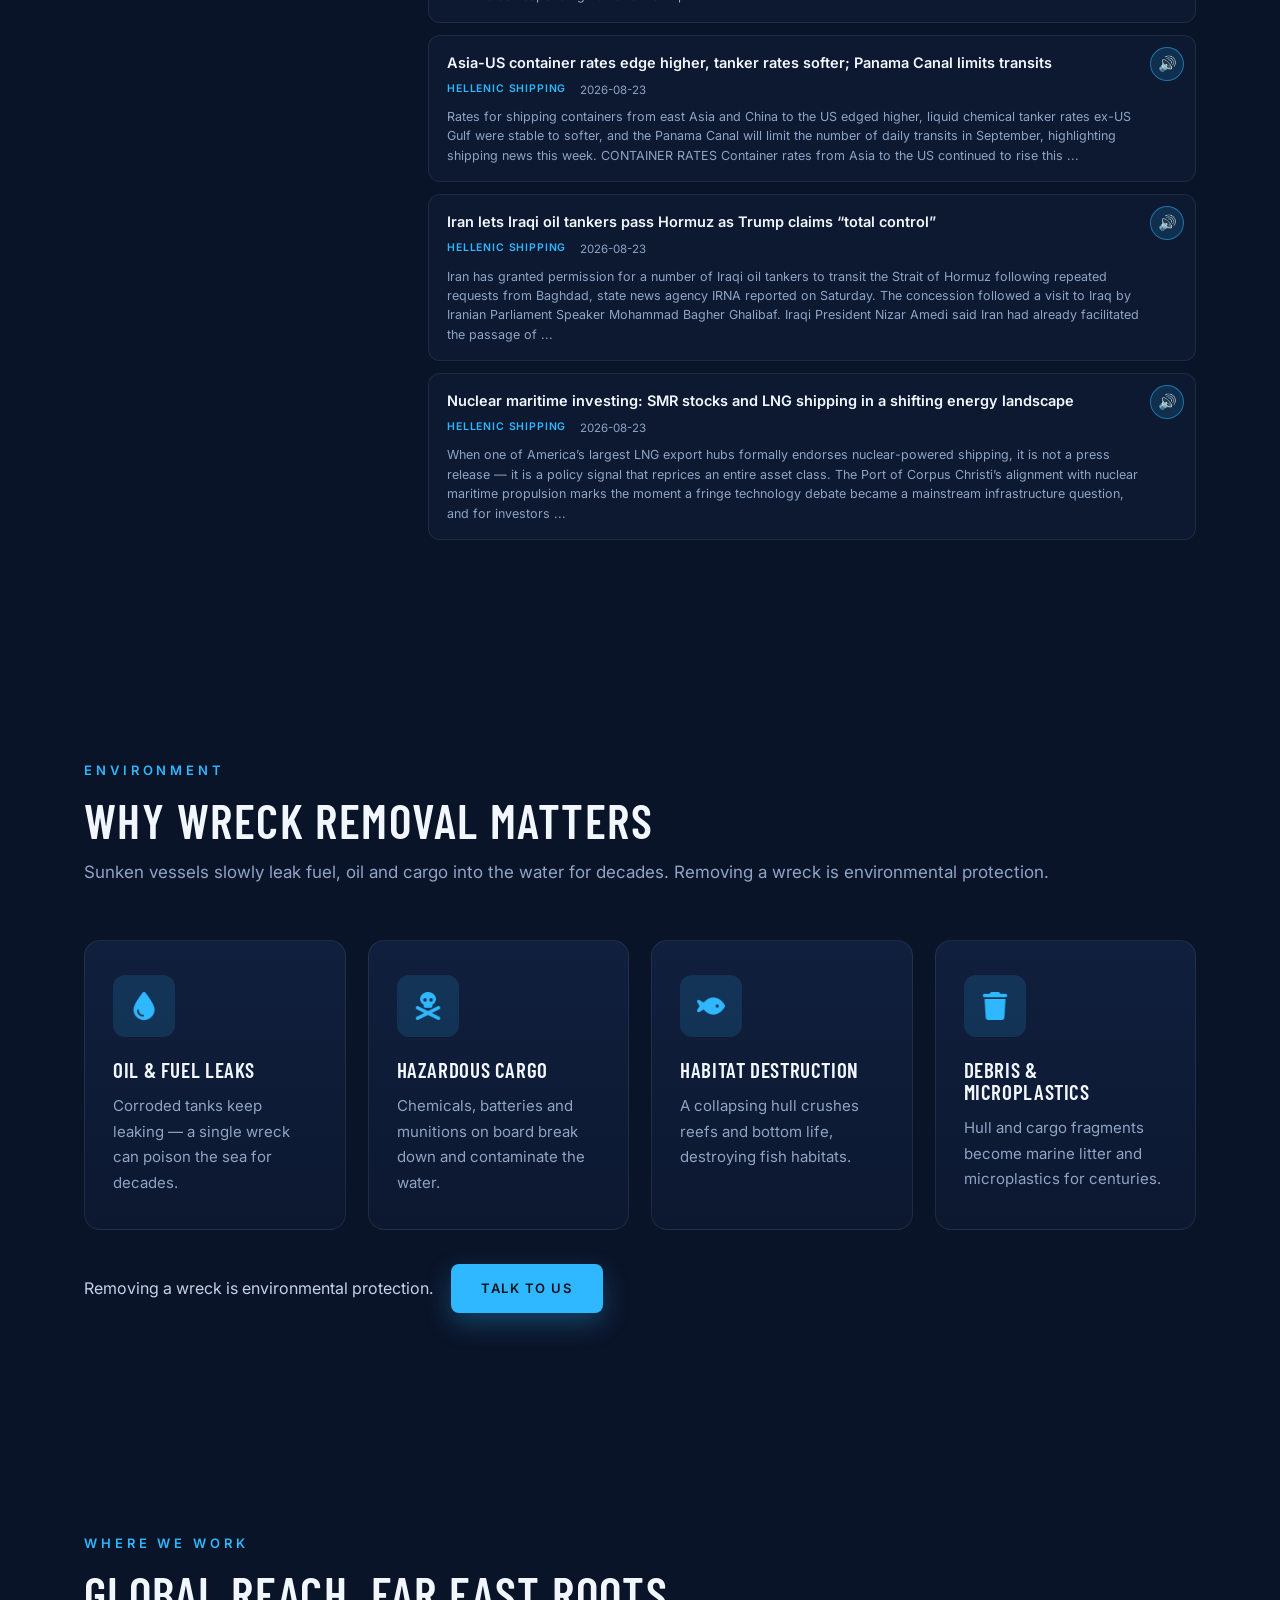
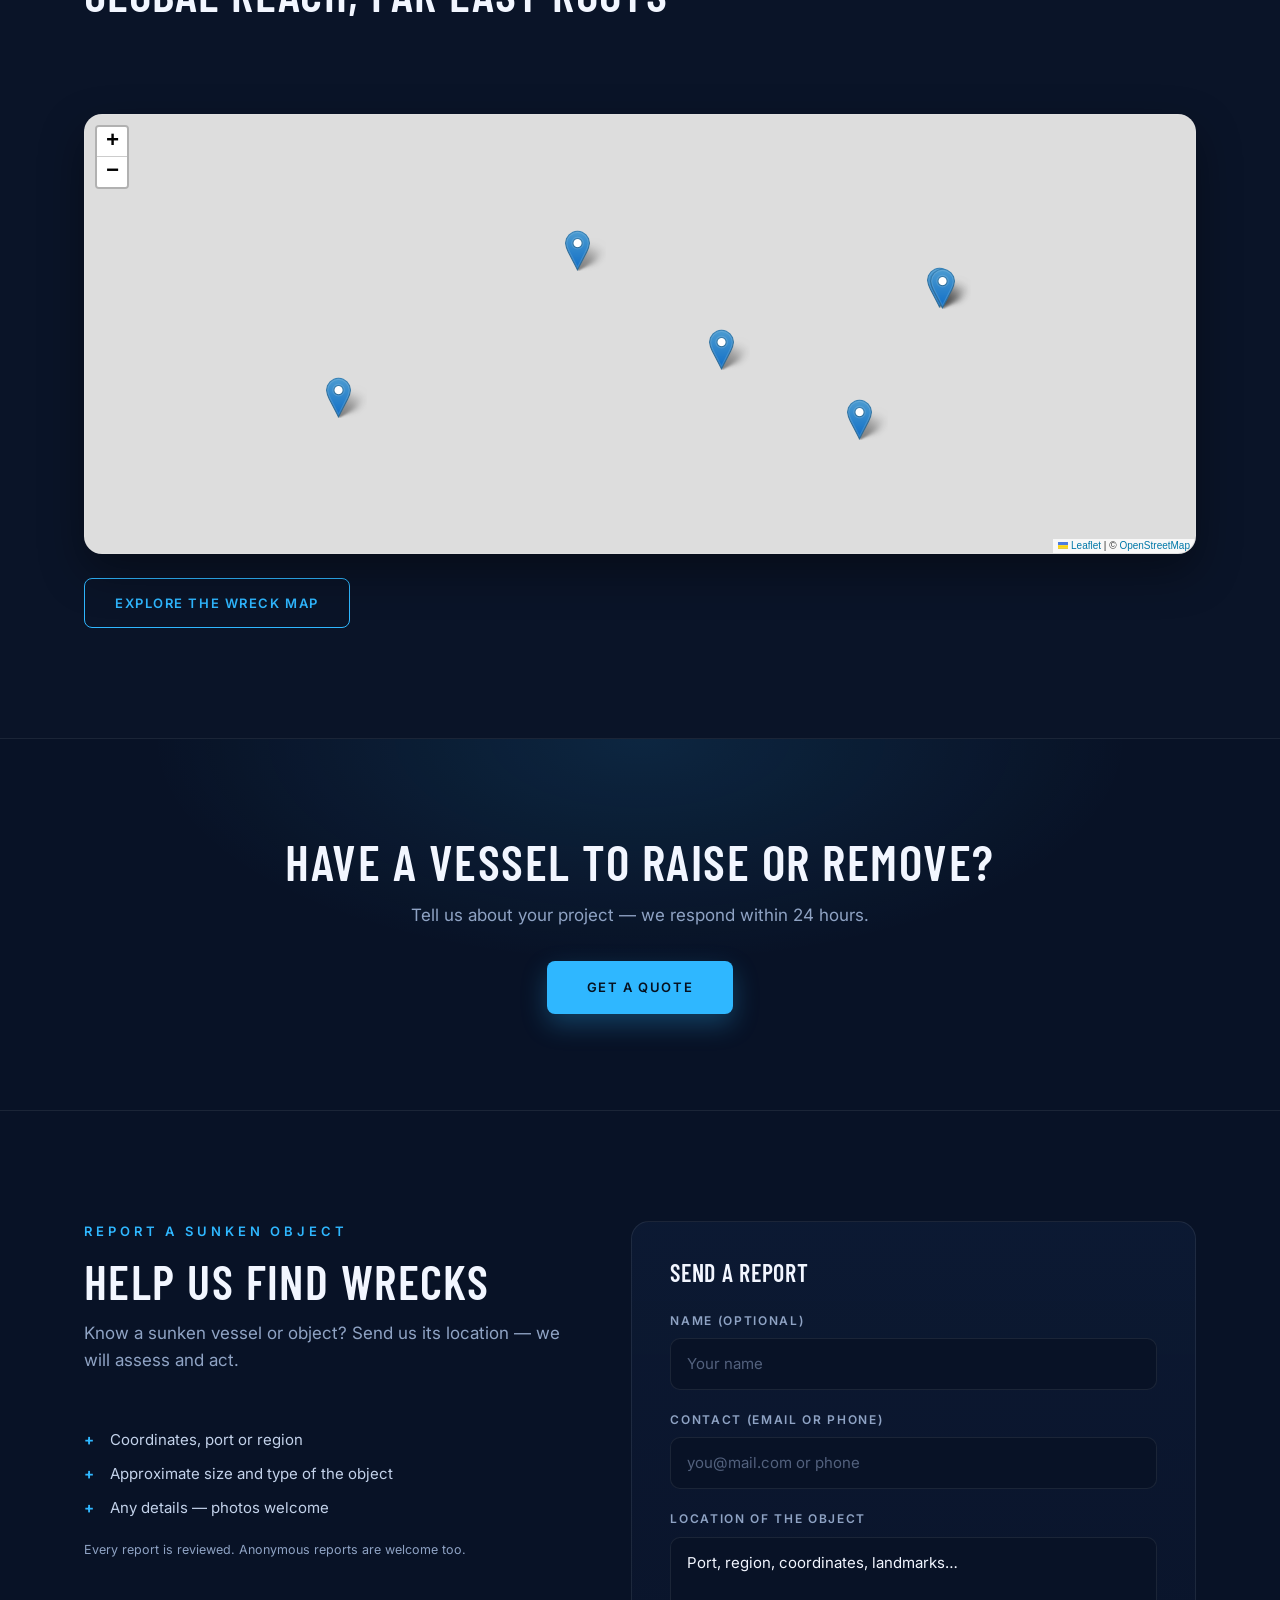
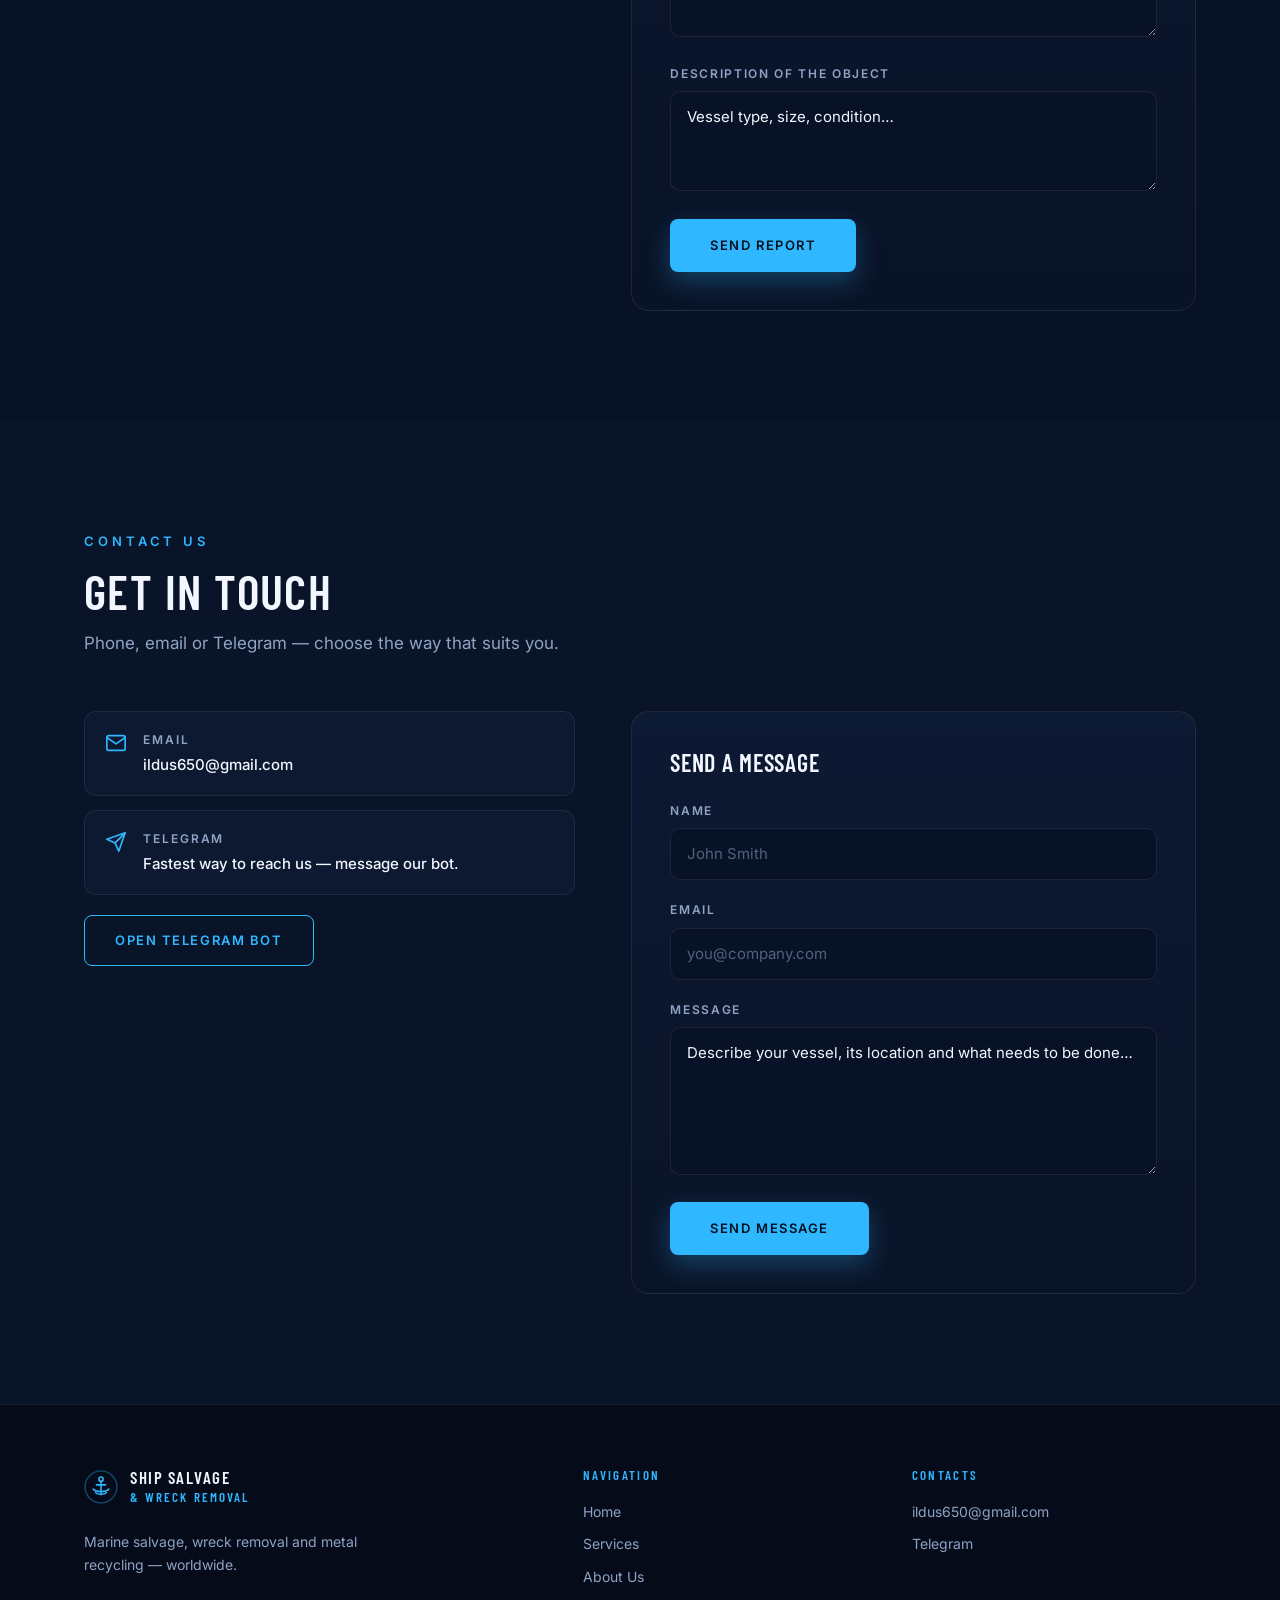
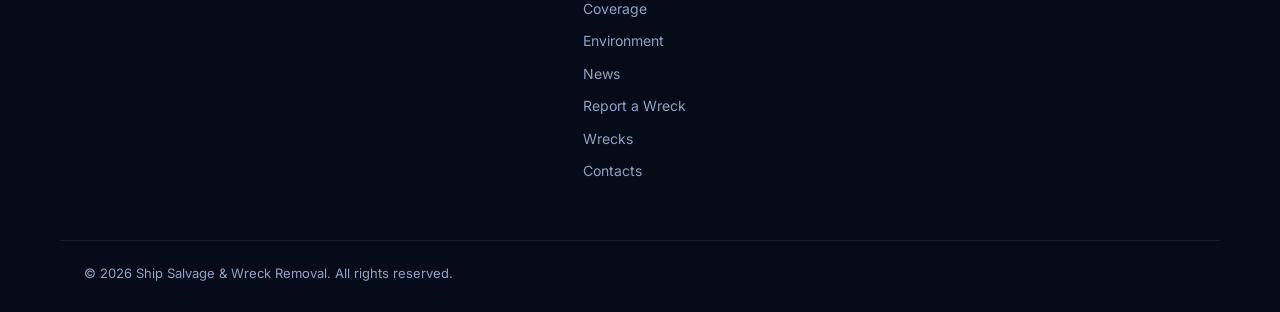
==== commit 20c7958a: "Multilingual v2: +Arabic (RTL) +Portuguese, 10 languages, longer news excerpts for TTS" ====
--- a/index.html
+++ b/index.html
@@ -83,6 +83,8 @@
         <option value="de">Deutsch</option>
         <option value="fr">Français</option>
         <option value="es">Español</option>
+        <option value="ar">العربية</option>
+        <option value="pt">Português</option>
       </select>
 
       <button class="burger" id="burger" type="button" aria-expanded="false" aria-controls="nav" data-i18n-aria="aria-menu">
--- a/css/style.css
+++ b/css/style.css
@@ -904,6 +904,17 @@
 .map--osm-fallback .leaflet-tile-pane {
   filter: invert(1) hue-rotate(180deg) brightness(0.85) contrast(0.9) saturate(0.5);
 }
+
+/* ---------- RTL (арабский) ---------- */
+[dir="rtl"] .logo { margin-right: 0; margin-left: auto; }
+[dir="rtl"] .hero__content {
+  margin-left: 24px;
+  margin-right: max(24px, calc((100% - 1160px) / 2 + 24px));
+}
+[dir="rtl"] .report__list li { padding-left: 0; padding-right: 26px; }
+[dir="rtl"] .report__list li::before { left: auto; right: 0; }
+[dir="rtl"] .news-item { padding: 16px 18px 16px 56px; }
+[dir="rtl"] .news-listen-btn { right: auto; left: 12px; }
 
 /* ---------- News column ---------- */
 .news {
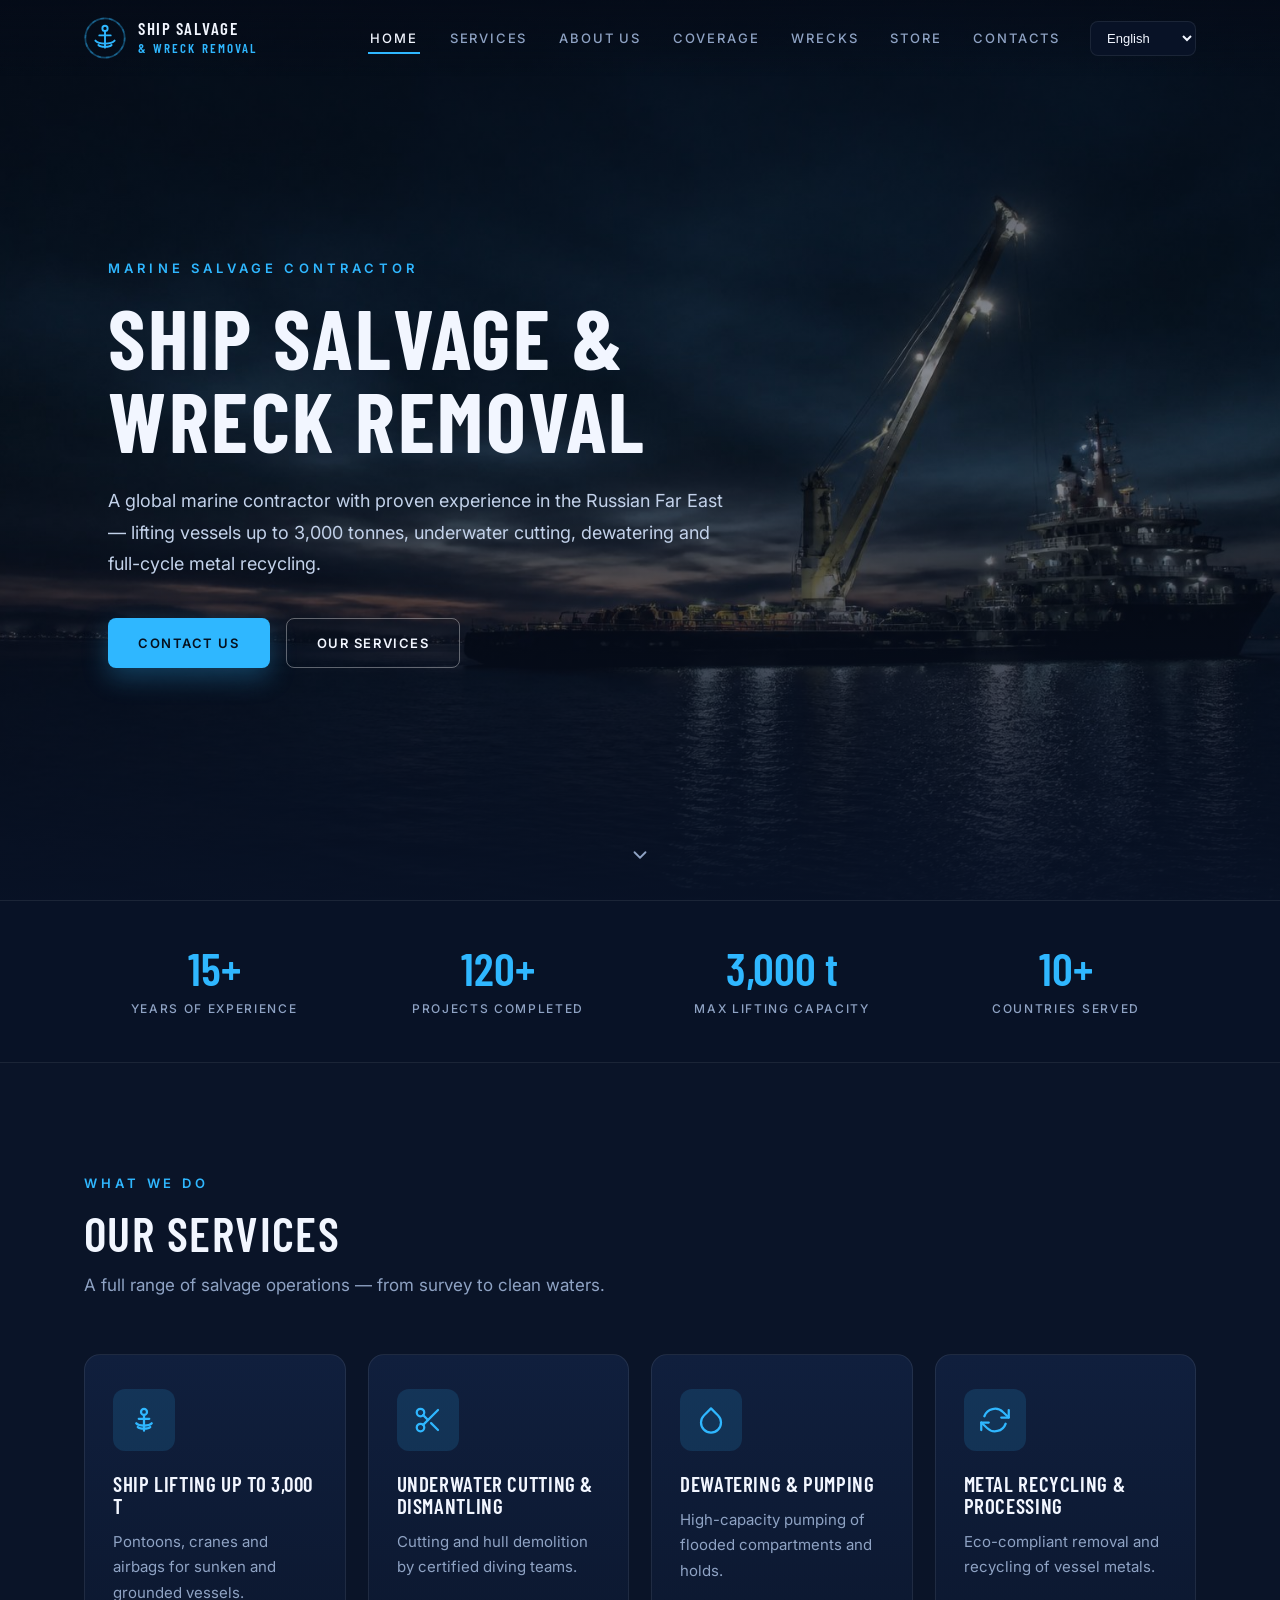
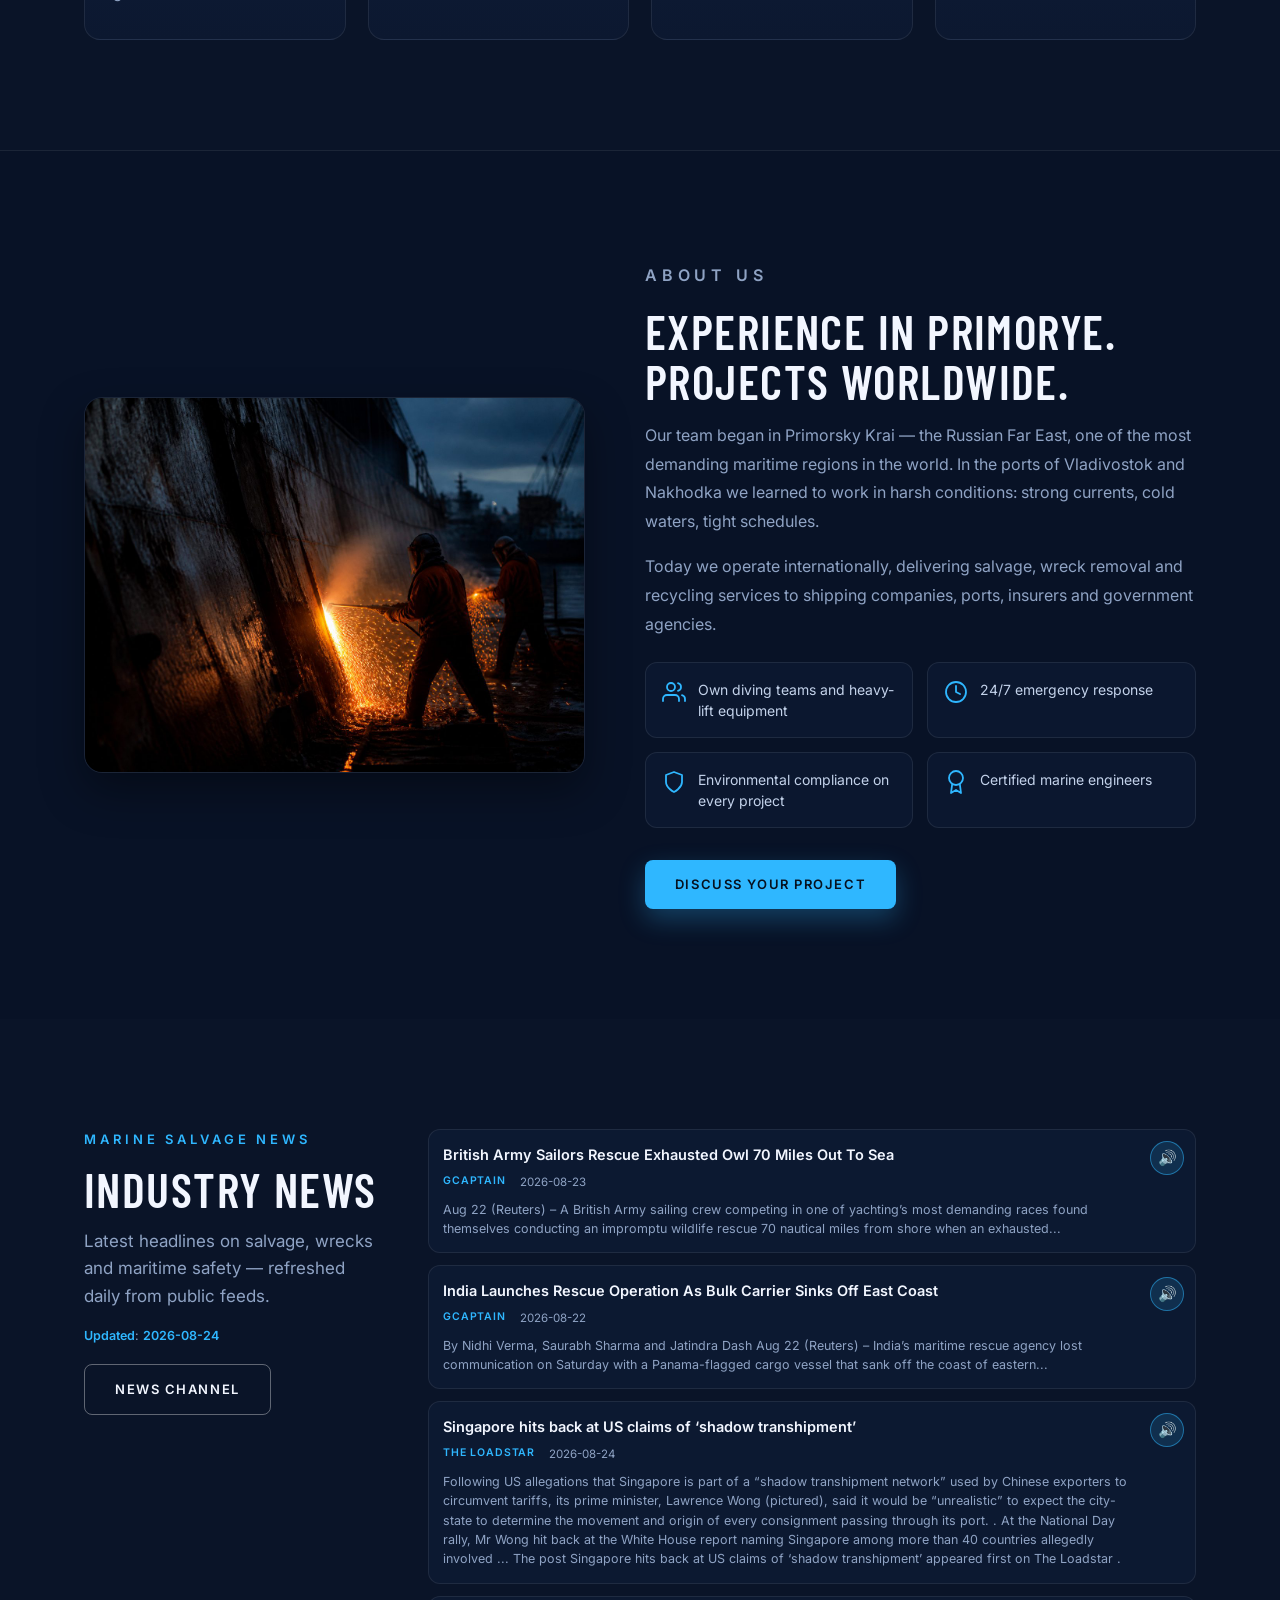
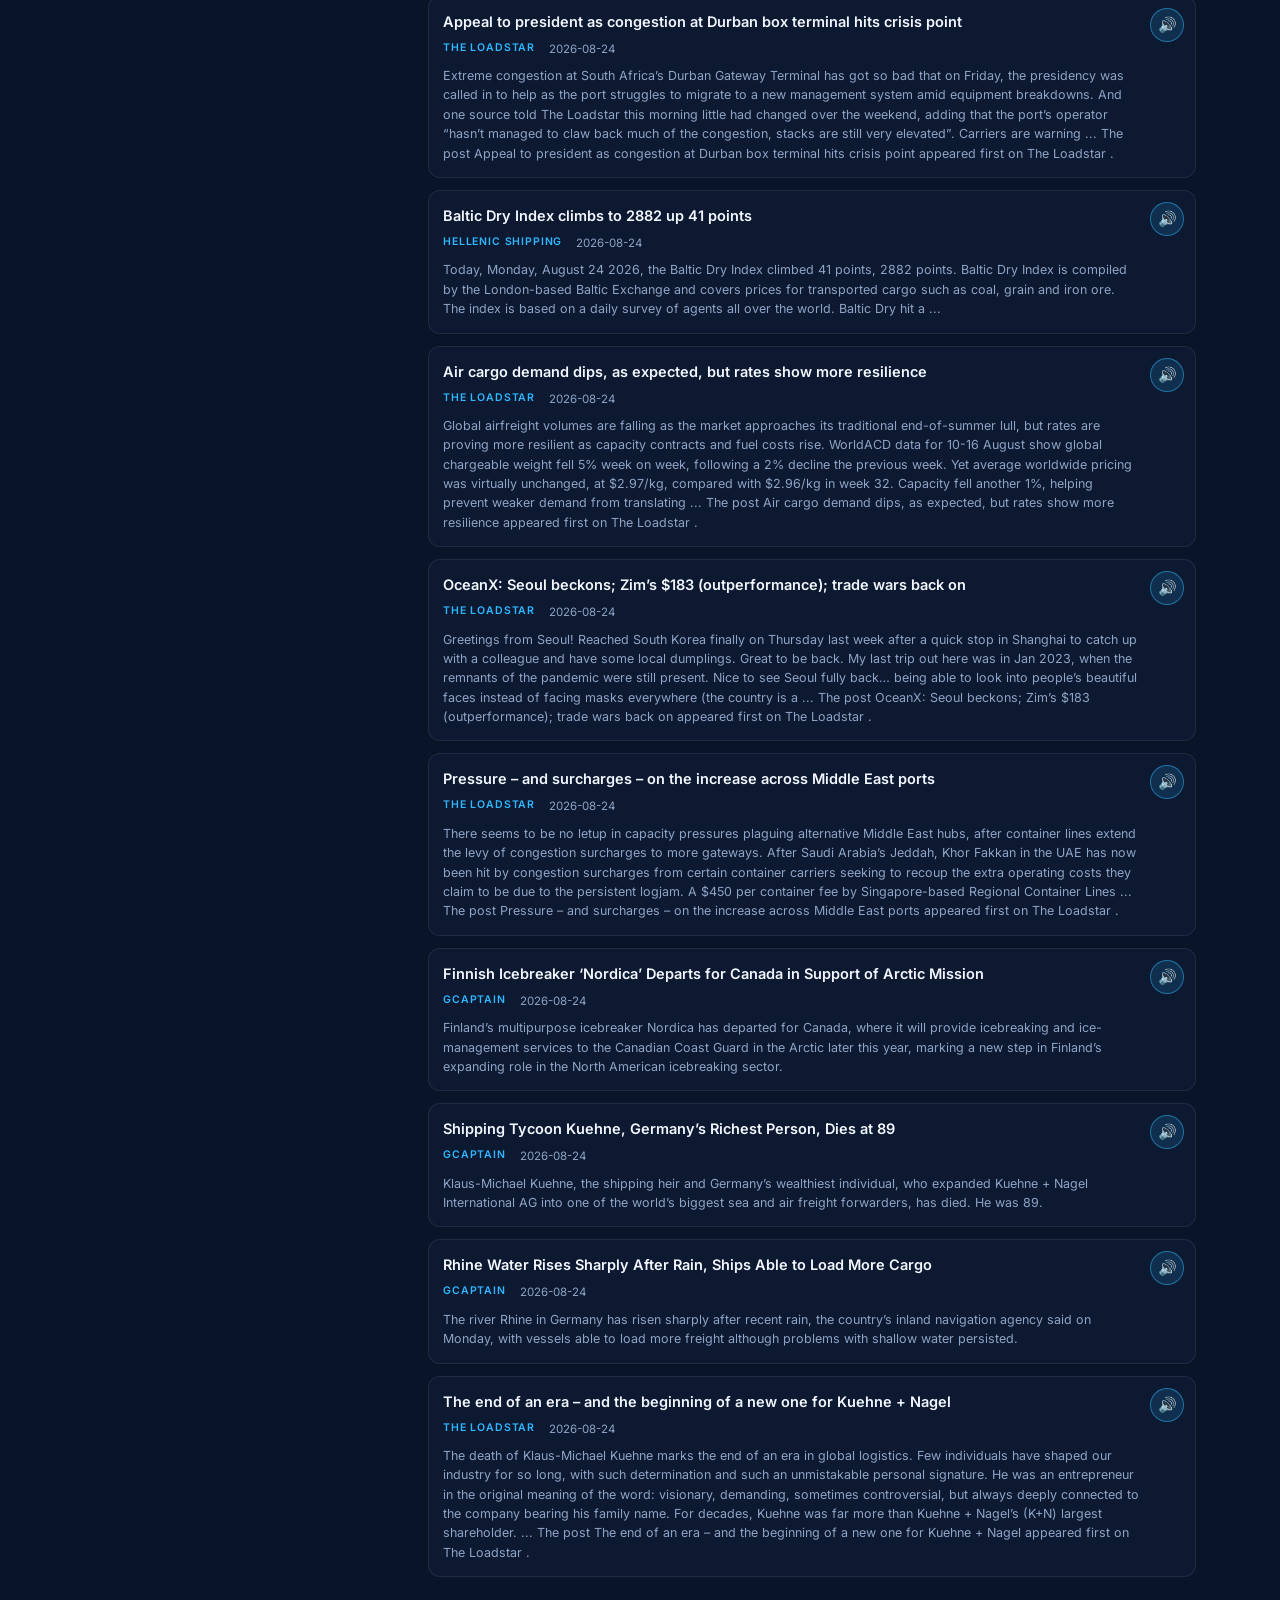
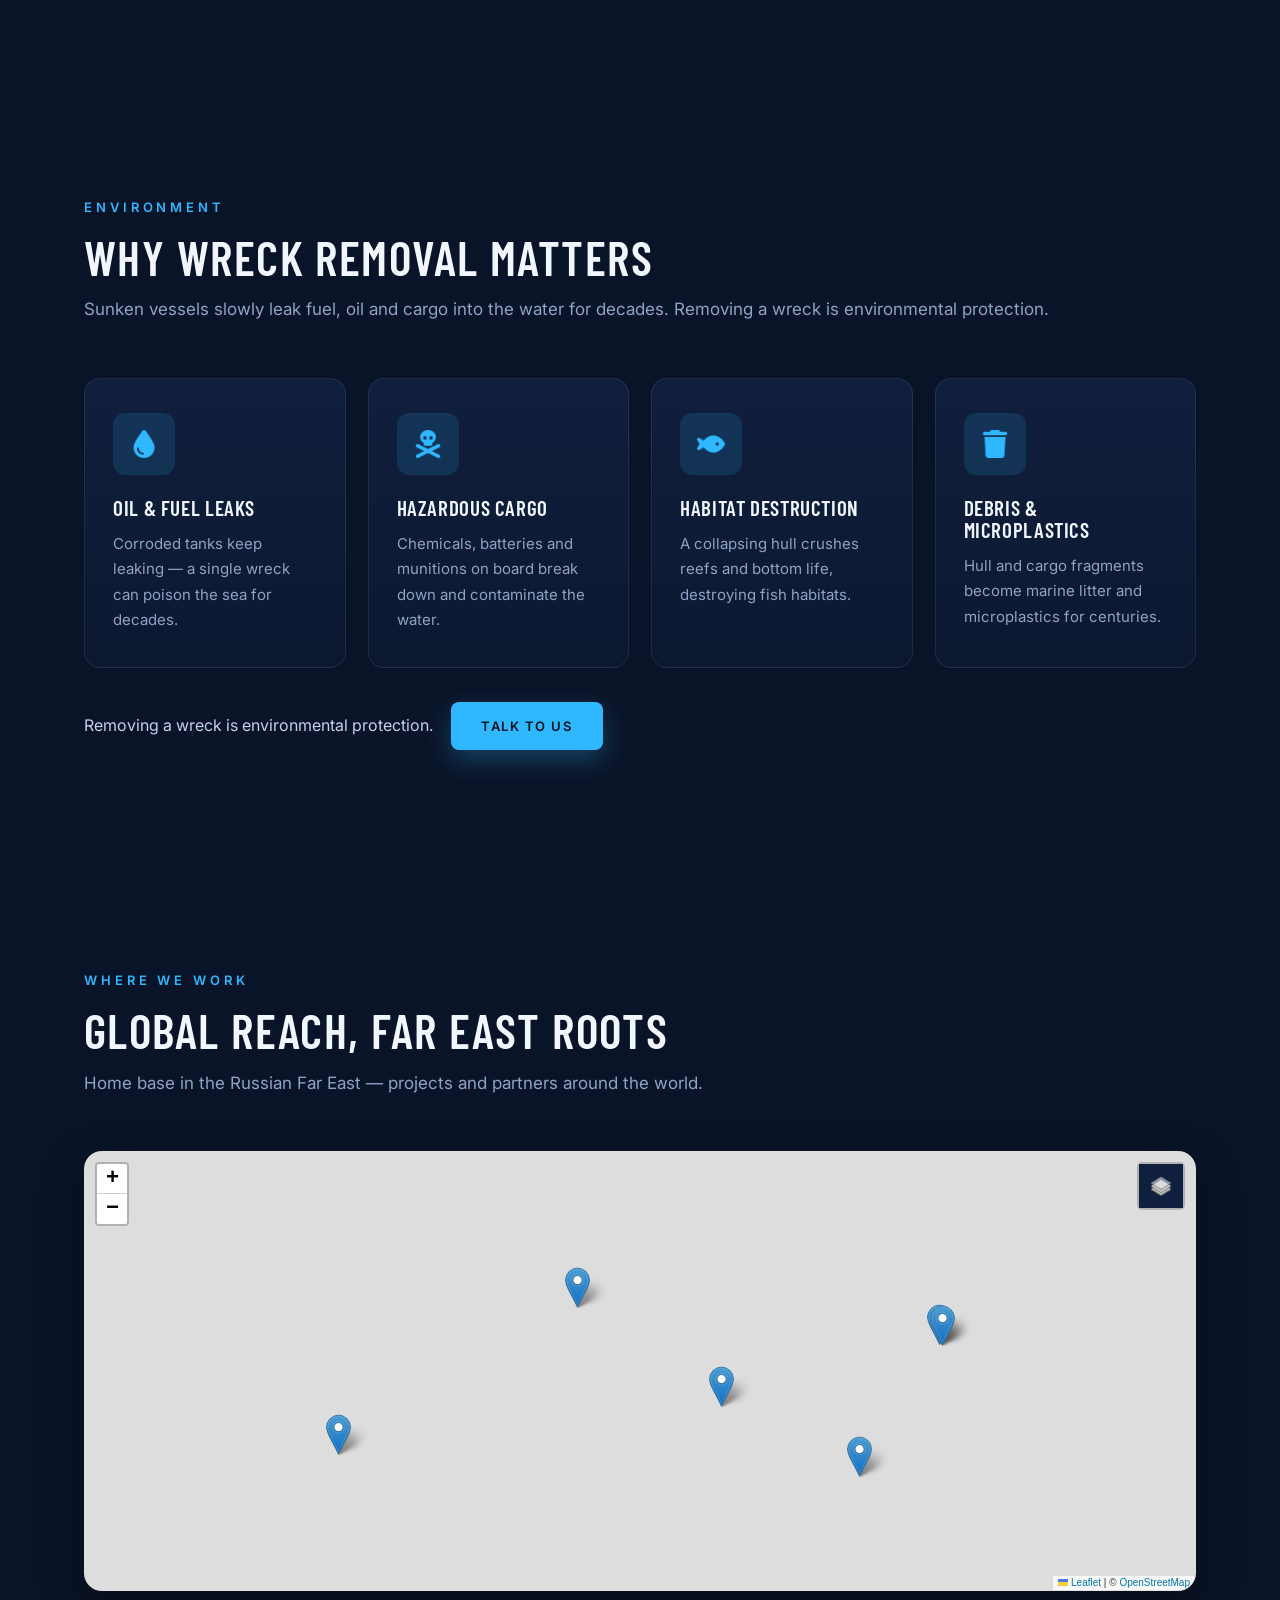
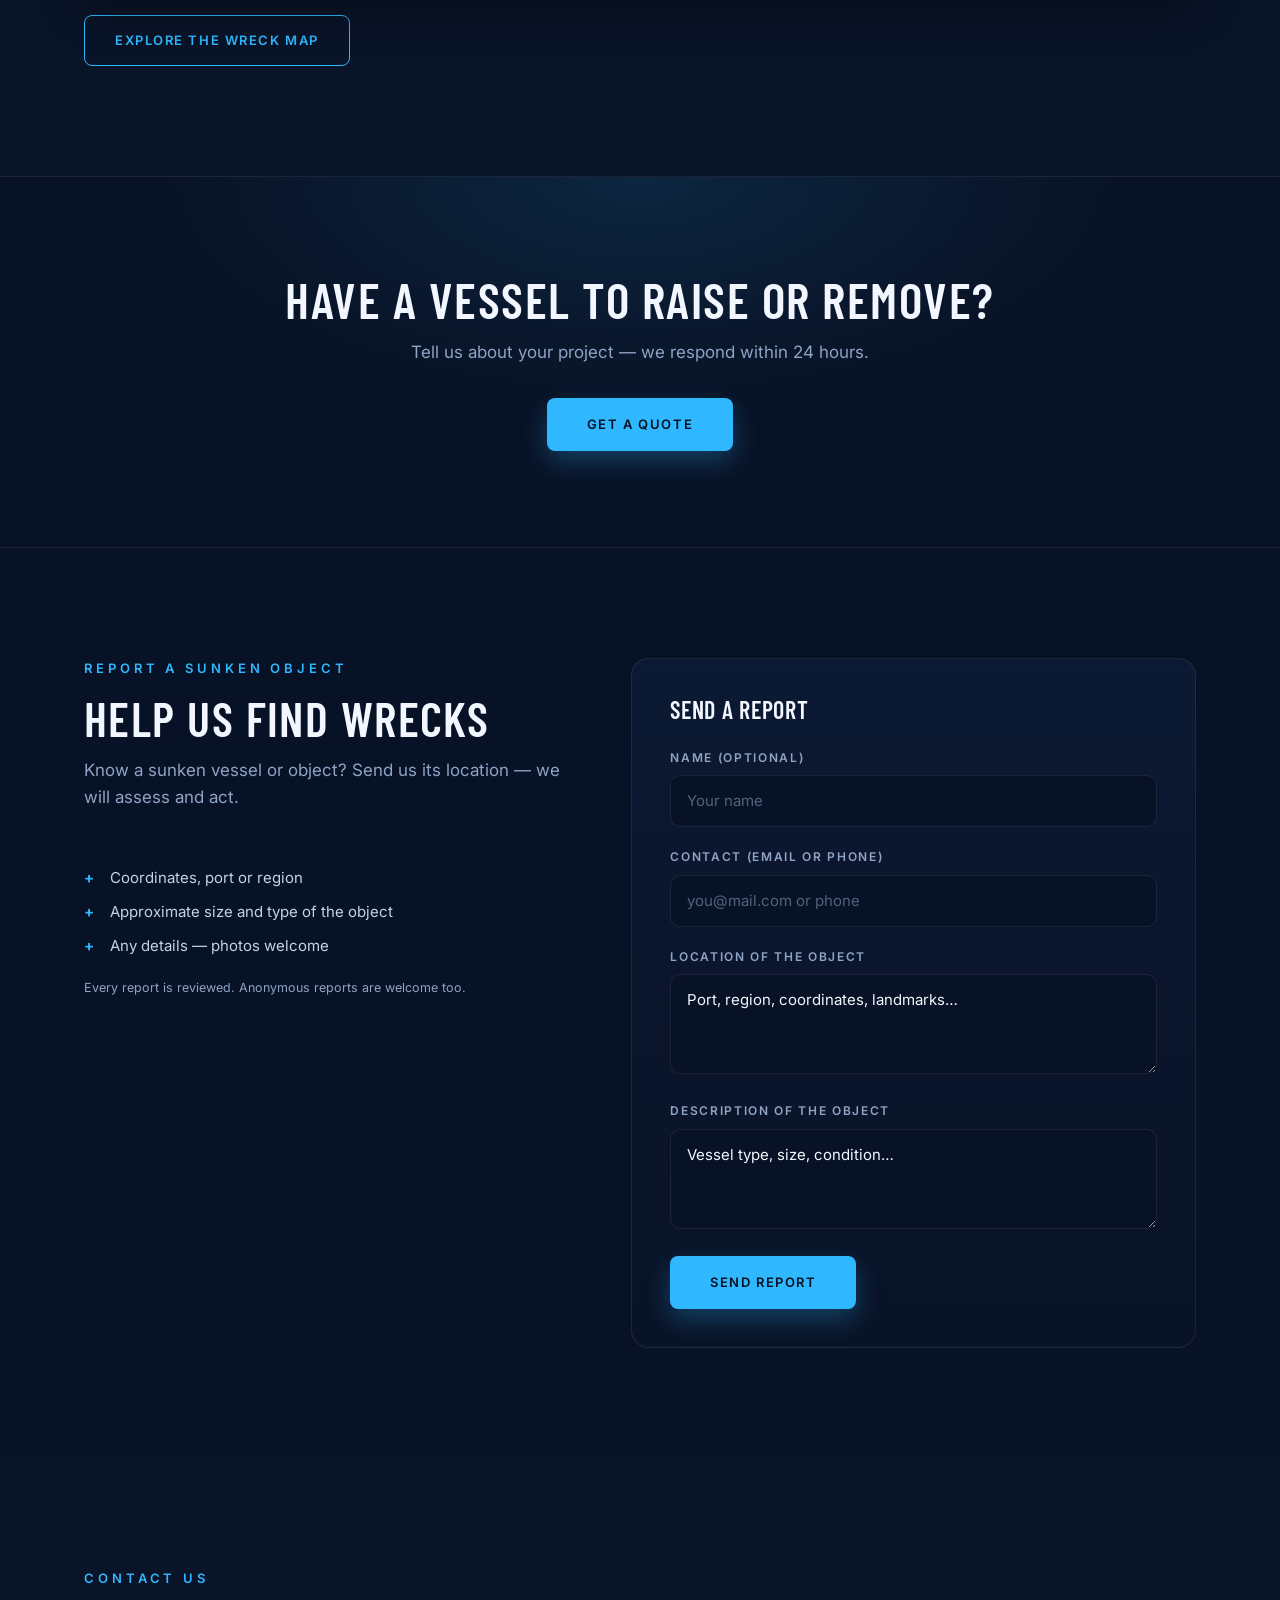
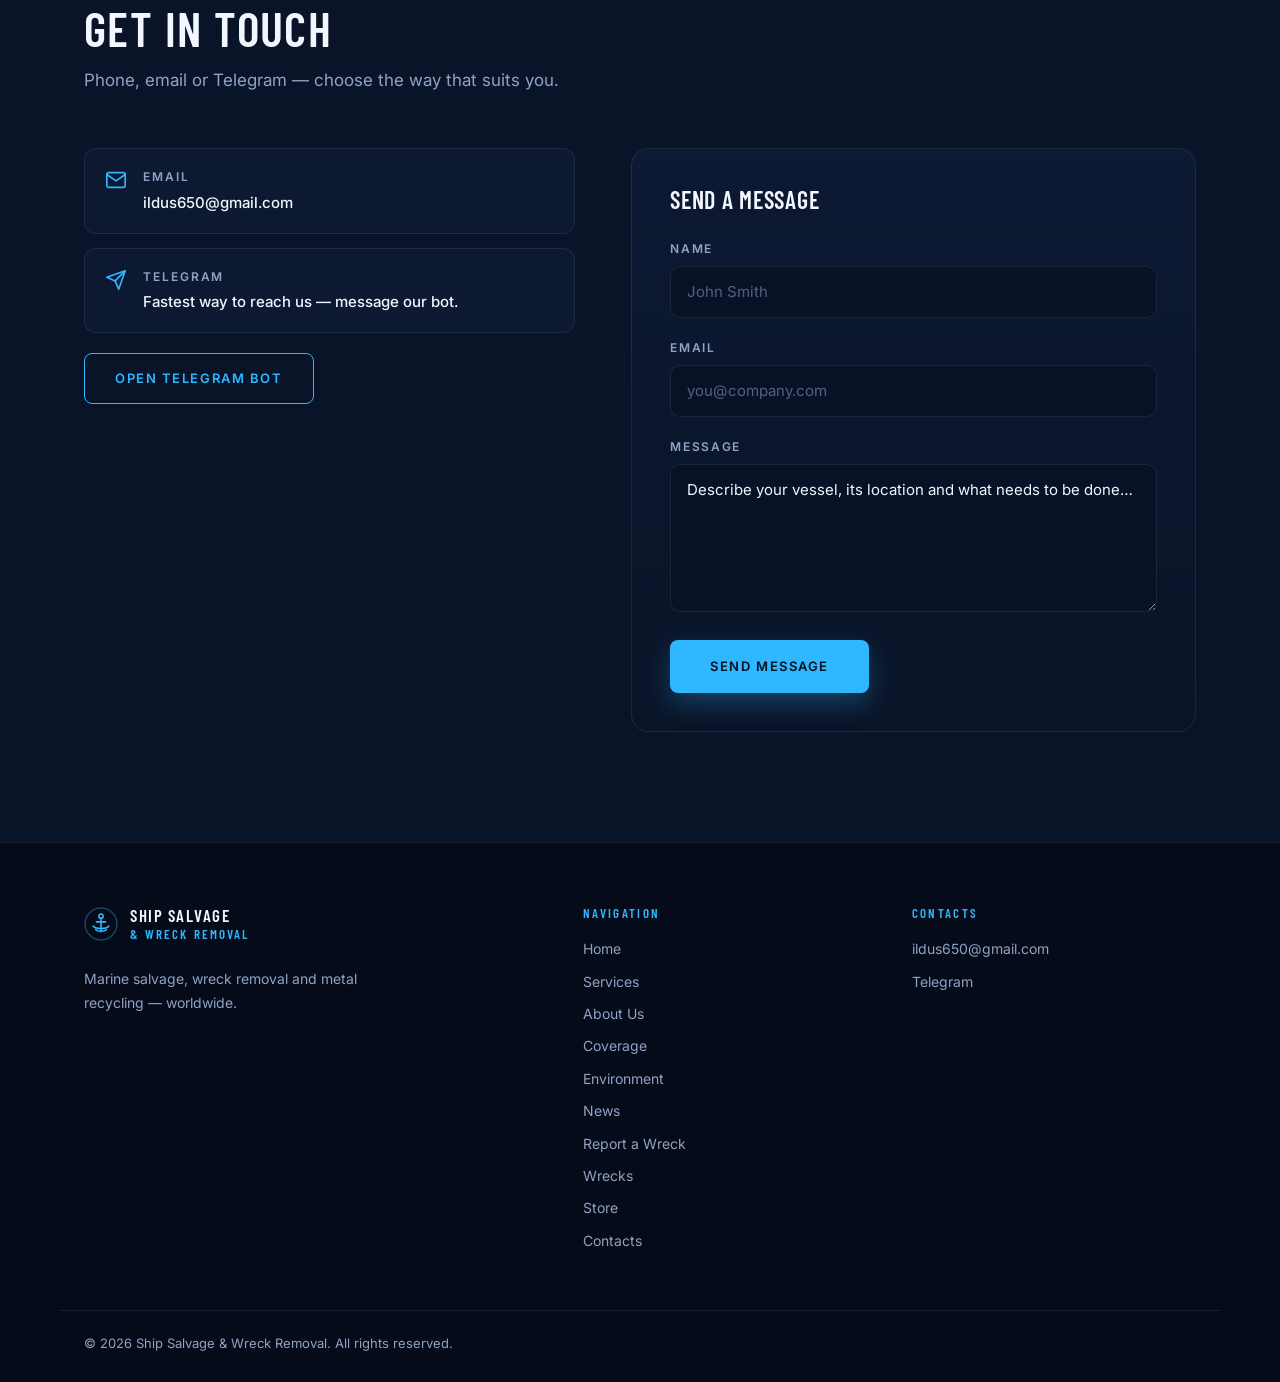
==== commit 36b8a76c: "Store section: marine rigging & equipment (18 products, 7 category filters, EN/RU, real partner link" ====
--- a/index.html
+++ b/index.html
@@ -71,6 +71,7 @@
         <a href="#about" class="nav__link" data-i18n="nav-about">About Us</a>
         <a href="#coverage" class="nav__link" data-i18n="nav-coverage">Coverage</a>
         <a href="wrecks.html" class="nav__link" data-i18n="nav-wrecks">Wrecks</a>
+        <a href="store.html" class="nav__link" data-i18n="nav-store">Store</a>
         <a href="#contacts" class="nav__link" data-i18n="nav-contacts">Contacts</a>
       </nav>
 
@@ -428,6 +429,7 @@
         <a href="#news" class="footer__link" data-i18n="nav-news">News</a>
         <a href="#report" class="footer__link" data-i18n="nav-report">Report a Wreck</a>
         <a href="wrecks.html" class="footer__link" data-i18n="nav-wrecks">Wrecks</a>
+        <a href="store.html" class="footer__link" data-i18n="nav-store">Store</a>
         <a href="#contacts" class="footer__link" data-i18n="nav-contacts">Contacts</a>
       </div>
       <div class="footer__col">
--- a/css/style.css
+++ b/css/style.css
@@ -736,6 +736,27 @@
 
 .leaflet-control-zoom a:hover { background: var(--navy-600); }
 
+/* Переключатель подложек — тёмная тема */
+.leaflet-control-layers {
+  background: #0f1f3d;
+  border: 1px solid var(--line);
+  border-radius: 8px;
+  color: var(--white);
+  font-family: 'Inter', system-ui, sans-serif;
+  font-size: 12px;
+}
+
+.leaflet-control-layers-expanded { padding: 10px 12px; }
+
+.leaflet-control-layers a.leaflet-control-layers-toggle {
+  background-color: #0f1f3d;
+  background-image: url(../vendor/leaflet/images/layers.png);
+  background-size: 20px 20px;
+}
+
+.leaflet-control-layers label span { color: var(--white); }
+.leaflet-control-layers input { accent-color: var(--azure); }
+
 /* ---------- Wrecks page ---------- */
 .coverage-cta { margin-top: 24px; }
 
@@ -1020,12 +1041,30 @@
 }
 
 .news-item {
-  display: block;
+  display: flex;
+  gap: 14px;
+  align-items: flex-start;
   border: 1px solid var(--line);
   border-radius: 12px;
   background: rgba(16, 31, 61, 0.45);
-  padding: 16px 56px 16px 18px;
+  padding: 14px 56px 14px 14px;
   transition: border-color 0.2s ease, background 0.2s ease;
+}
+
+.news-img {
+  flex: none;
+  width: 84px;
+  height: 84px;
+  object-fit: cover;
+  border-radius: 10px;
+  border: 1px solid var(--line);
+  background: var(--navy-700);
+}
+
+.news-body {
+  display: block;
+  min-width: 0;
+  flex: 1;
 }
 
 .news-item:hover {
@@ -1179,3 +1218,220 @@
     transition-duration: 0.01ms !important;
   }
 }
+
+/* ==========================================================================
+   Магазин такелажа (store.html)
+   ========================================================================== */
+.store-filters { margin: 28px 0 18px; display: flex; flex-direction: column; gap: 14px; }
+
+.store-search { max-width: 420px; width: 100%; }
+
+.store-chips {
+  display: flex;
+  flex-wrap: wrap;
+  gap: 8px;
+}
+
+.store-chip {
+  font-family: 'Barlow Condensed', sans-serif;
+  font-size: 15.5px;
+  font-weight: 600;
+  letter-spacing: 0.04em;
+  text-transform: uppercase;
+  color: var(--muted);
+  background: rgba(16, 31, 61, 0.45);
+  border: 1px solid var(--line);
+  border-radius: 999px;
+  padding: 7px 16px;
+  cursor: pointer;
+  transition: color 0.2s ease, border-color 0.2s ease, background 0.2s ease;
+}
+
+.store-chip:hover { color: var(--white); border-color: rgba(47, 183, 255, 0.4); }
+
+.store-chip.is-active {
+  color: #06131f;
+  background: var(--azure);
+  border-color: var(--azure);
+}
+
+.store-head {
+  display: flex;
+  align-items: center;
+  justify-content: space-between;
+  gap: 14px;
+  margin: 6px 0 18px;
+}
+
+.store-count {
+  font-size: 13.5px;
+  color: var(--muted);
+  letter-spacing: 0.02em;
+}
+
+.store-reset { padding: 8px 16px; font-size: 13px; }
+
+.store-grid {
+  display: grid;
+  grid-template-columns: repeat(auto-fill, minmax(262px, 1fr));
+  gap: 18px;
+}
+
+.store-card {
+  display: flex;
+  flex-direction: column;
+  background: rgba(16, 31, 61, 0.45);
+  border: 1px solid var(--line);
+  border-radius: var(--radius);
+  overflow: hidden;
+  transition: transform 0.25s ease, border-color 0.25s ease, box-shadow 0.25s ease;
+}
+
+.store-card:hover {
+  transform: translateY(-4px);
+  border-color: rgba(47, 183, 255, 0.55);
+  box-shadow: 0 14px 34px rgba(0, 0, 0, 0.35);
+}
+
+.store-card__img {
+  display: block;
+  aspect-ratio: 4 / 3;
+  background: var(--navy-700);
+  overflow: hidden;
+}
+
+.store-card__img img {
+  width: 100%;
+  height: 100%;
+  object-fit: cover;
+  transition: transform 0.35s ease;
+}
+
+.store-card:hover .store-card__img img { transform: scale(1.05); }
+
+.store-card__body {
+  display: flex;
+  flex-direction: column;
+  flex: 1;
+  gap: 8px;
+  padding: 14px 16px 16px;
+}
+
+.store-badge {
+  align-self: flex-start;
+  font-size: 10.5px;
+  font-weight: 600;
+  letter-spacing: 0.08em;
+  text-transform: uppercase;
+  color: var(--azure);
+  background: var(--azure-soft);
+  border: 1px solid rgba(47, 183, 255, 0.35);
+  border-radius: 999px;
+  padding: 3px 10px;
+}
+
+.store-badge--c24 { color: #ffd166; background: rgba(255, 209, 102, 0.12); border-color: rgba(255, 209, 102, 0.35); }
+.store-badge--ms  { color: var(--ok);   background: rgba(55, 214, 122, 0.12); border-color: rgba(55, 214, 122, 0.35); }
+.store-badge--pv  { color: #ff9db4;     background: rgba(255, 92, 122, 0.12); border-color: rgba(255, 92, 122, 0.35); }
+
+.store-card__title {
+  font-family: 'Barlow Condensed', sans-serif;
+  font-size: 19px;
+  font-weight: 600;
+  line-height: 1.25;
+  letter-spacing: 0.01em;
+}
+
+.store-card__title a { color: var(--white); text-decoration: none; transition: color 0.2s ease; }
+.store-card__title a:hover { color: var(--azure); }
+
+.store-card__foot {
+  display: flex;
+  align-items: center;
+  justify-content: space-between;
+  gap: 10px;
+  margin-top: auto;
+  padding-top: 6px;
+}
+
+.store-price {
+  font-weight: 600;
+  color: var(--white);
+  font-size: 16px;
+  white-space: nowrap;
+}
+
+.store-old {
+  color: var(--muted);
+  font-weight: 400;
+  font-size: 13px;
+}
+
+.store-price--na {
+  color: var(--muted);
+  font-size: 12.5px;
+  font-weight: 600;
+  letter-spacing: 0.06em;
+}
+
+.btn--small { padding: 9px 16px; font-size: 13px; }
+
+.store-empty {
+  text-align: center;
+  color: var(--muted);
+  padding: 48px 16px;
+  font-size: 15px;
+}
+
+.hidden { display: none !important; }
+
+.store-partners {
+  margin-top: 44px;
+  padding-top: 30px;
+  border-top: 1px solid var(--line);
+}
+
+.store-partners__title {
+  font-family: 'Barlow Condensed', sans-serif;
+  font-size: 21px;
+  font-weight: 600;
+  letter-spacing: 0.02em;
+  color: var(--white);
+  margin-bottom: 14px;
+}
+
+.store-partners__row {
+  display: flex;
+  flex-wrap: wrap;
+  gap: 10px;
+}
+
+.store-partners__row a {
+  font-size: 13.5px;
+  color: var(--muted);
+  text-decoration: none;
+  border: 1px solid var(--line);
+  border-radius: 999px;
+  padding: 7px 16px;
+  transition: color 0.2s ease, border-color 0.2s ease;
+}
+
+.store-partners__row a:hover { color: var(--azure); border-color: rgba(47, 183, 255, 0.5); }
+
+.store-affiliate {
+  margin-top: 16px;
+  font-size: 12px;
+  color: var(--muted);
+  opacity: 0.85;
+}
+
+@media (max-width: 560px) {
+  .store-grid { grid-template-columns: repeat(auto-fill, minmax(150px, 1fr)); gap: 12px; }
+  .store-card__body { padding: 10px 12px 12px; }
+  .store-card__title { font-size: 16.5px; }
+  .store-card__foot { flex-direction: column; align-items: stretch; }
+  .btn--small { text-align: center; }
+}
+
+[dir="rtl"] .store-card__foot { flex-direction: row-reverse; }
+[dir="rtl"] .store-card__foot .btn--small { text-align: center; }
